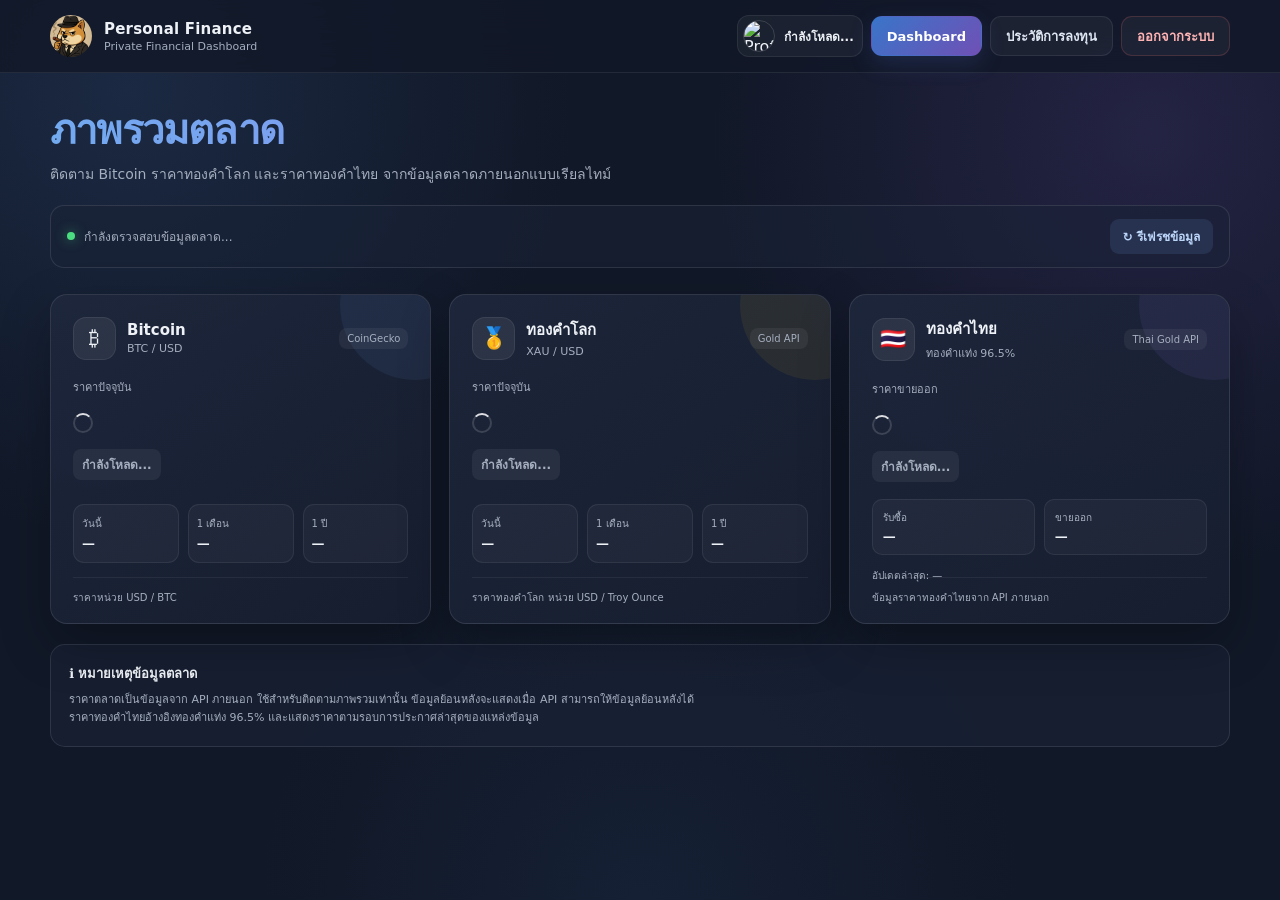
==== dashboard.html @ 73184a97 "Initial commit" ====
<!DOCTYPE html>

<html lang="th">
<head>
    <meta charset="UTF-8">
    <meta name="viewport" content="width=device-width, initial-scale=1.0">


<title>Dashboard | Personal Finance</title>

<style>
    * {
        box-sizing: border-box;
    }

    :root {
        --bg: #111827;
        --card: rgba(27, 35, 55, .90);
        --card-soft: rgba(27, 35, 55, .76);
        --border: rgba(255, 255, 255, .10);

        --text: #eef2f7;
        --muted: #a5afbf;

        --blue: #72aaf0;
        --green: #4ade80;
        --red: #f87171;
        --yellow: #fbbf24;
        --purple: #9b7bea;

        --shadow:
            0 20px 50px rgba(0, 0, 0, .25);
    }

    html {
        scroll-behavior: smooth;
    }

    body {
        margin: 0;
        min-height: 100vh;

        font-family:
            system-ui,
            -apple-system,
            "Segoe UI",
            Tahoma,
            Arial,
            sans-serif;

        color: var(--text);

        background:
            radial-gradient(
                circle at 10% 10%,
                rgba(72, 118, 190, .18),
                transparent 32%
            ),
            radial-gradient(
                circle at 90% 15%,
                rgba(112, 80, 181, .20),
                transparent 32%
            ),
            radial-gradient(
                circle at 50% 100%,
                rgba(54, 91, 150, .12),
                transparent 35%
            ),
            var(--bg);
    }

    button,
    a {
        font-family: inherit;
    }

    /* =========================
       TOPBAR
    ========================= */

    .topbar {
        position: sticky;
        top: 0;
        z-index: 100;

        width: 100%;

        background: rgba(17, 24, 39, .78);

        border-bottom:
            1px solid rgba(255, 255, 255, .08);

        backdrop-filter: blur(18px);
        -webkit-backdrop-filter: blur(18px);
    }

    .topbar-inner {
        width: min(1180px, calc(100% - 28px));

        margin: auto;

        min-height: 72px;

        display: flex;
        align-items: center;
        justify-content: space-between;

        gap: 18px;
    }

    .brand {
        display: flex;
        align-items: center;

        gap: 12px;

        min-width: 0;
    }

.brand-icon {
    width: 42px;
    height: 42px;

    display: flex;
    align-items: center;
    justify-content: center;

    flex-shrink: 0;
}

.brand-icon img {
    width: 42px;
    height: 42px;

    object-fit: cover;

    border-radius: 50%;

    display: block;
}

    .brand-text {
        min-width: 0;
    }

    .brand-title {
        font-size: 15px;
        font-weight: 800;
        letter-spacing: .2px;
    }

    .brand-subtitle {
        margin-top: 2px;

        color: var(--muted);

        font-size: 11px;
    }

    .nav {
        display: flex;
        align-items: center;
        gap: 8px;

        flex-wrap: wrap;
        justify-content: flex-end;
    }

    .nav-btn {
        display: inline-flex;
        align-items: center;
        justify-content: center;

        min-height: 40px;

        padding: 0 15px;

        border-radius: 11px;

        border:
            1px solid rgba(255, 255, 255, .08);

        background:
            rgba(255, 255, 255, .045);

        color: #dfe7f3;

        text-decoration: none;

        font-size: 13px;
        font-weight: 700;

        cursor: pointer;

        transition:
            .2s ease;
    }

    .nav-btn:hover {
        background:
            rgba(255, 255, 255, .09);

        transform: translateY(-1px);
    }

    .nav-btn.active {
        border-color: transparent;

        color: white;

        background:
            linear-gradient(
                135deg,
                #3975c9,
                #7050b5
            );

        box-shadow:
            0 8px 22px rgba(73, 102, 184, .22);
    }
    .user-profile {
        display: flex;
        align-items: center;
        gap: 9px;
        margin-left: 4px;
        padding: 4px 8px 4px 5px;

        border: 1px solid rgba(255, 255, 255, .08);
        border-radius: 12px;

        background: rgba(255, 255, 255, .045);

        min-width: 0;
    }

    .user-profile img {
        width: 32px;
        height: 32px;

        border-radius: 50%;

        object-fit: cover;

        display: block;

        border: 1px solid rgba(255, 255, 255, .15);
    }

    .user-profile-name {
        color: #eef2f7;
        font-size: 12px;
        font-weight: 700;
        white-space: nowrap;
        display: inline-block;
    }

    .logout-btn {
        color: #ffb4b4;

        border-color:
            rgba(248, 113, 113, .18);
    }

    .logout-btn:hover {
        background:
            rgba(248, 113, 113, .10);
    }

    /* =========================
       MAIN
    ========================= */

    .page {
        width: min(1180px, calc(100% - 28px));

        margin: auto;

        padding:
            34px 0 60px;
    }

    .hero {
        margin-bottom: 26px;
    }

    .hero h1 {
        margin: 0;

        font-size:
            clamp(27px, 4vw, 40px);

        line-height: 1.15;

        letter-spacing: -.8px;

        background:
            linear-gradient(
                90deg,
                #72aaf0,
                #9b7bea
            );

        -webkit-background-clip: text;
        background-clip: text;

        color: transparent;
    }

    .hero p {
        margin:
            10px 0 0;

        color: var(--muted);

        font-size: 14px;

        line-height: 1.7;
    }

    .market-status {
        display: flex;
        align-items: center;
        justify-content: space-between;

        gap: 15px;

        margin-top: 18px;

        padding:
            13px 16px;

        border:
            1px solid var(--border);

        border-radius: 14px;

        background:
            rgba(27, 35, 55, .55);
    }

    .status-left {
        display: flex;
        align-items: center;
        gap: 9px;

        color: var(--muted);

        font-size: 12px;
    }

    .status-dot {
        width: 8px;
        height: 8px;

        border-radius: 50%;

        background: var(--green);

        box-shadow:
            0 0 12px rgba(74, 222, 128, .55);
    }

    .refresh-btn {
        border: 0;

        min-height: 35px;

        padding:
            0 13px;

        border-radius: 9px;

        background:
            rgba(114, 170, 240, .12);

        color: #bcd6fa;

        font-size: 12px;
        font-weight: 700;

        cursor: pointer;

        transition: .2s ease;
    }

    .refresh-btn:hover {
        background:
            rgba(114, 170, 240, .20);

        transform: translateY(-1px);
    }

    .refresh-btn:disabled {
        opacity: .55;
        cursor: wait;
    }

    /* =========================
       MARKET GRID
    ========================= */

    .market-grid {
        display: grid;

        grid-template-columns:
            repeat(3, minmax(0, 1fr));

        gap: 18px;

        margin-top: 22px;
    }

    .market-card {
        position: relative;

        overflow: hidden;

        min-height: 330px;

        padding: 22px;

        border:
            1px solid var(--border);

        border-radius: 17px;

        background:
            linear-gradient(
                145deg,
                rgba(30, 39, 60, .91),
                rgba(23, 30, 48, .91)
            );

        box-shadow: var(--shadow);
    }

    .market-card::before {
        content: "";

        position: absolute;

        width: 150px;
        height: 150px;

        right: -60px;
        top: -65px;

        border-radius: 50%;

        background:
            rgba(114, 170, 240, .08);

        pointer-events: none;
    }

    .market-card.gold::before {
        background:
            rgba(251, 191, 36, .07);
    }

    .market-card.thai-gold::before {
        background:
            rgba(155, 123, 234, .08);
    }

    .card-head {
        position: relative;

        display: flex;
        align-items: center;
        justify-content: space-between;

        gap: 10px;

        margin-bottom: 18px;
    }

    .asset {
        display: flex;
        align-items: center;

        gap: 11px;
    }

    .asset-icon {
        width: 43px;
        height: 43px;

        display: grid;
        place-items: center;

        border-radius: 13px;

        background:
            rgba(255, 255, 255, .07);

        border:
            1px solid rgba(255, 255, 255, .07);

        font-size: 21px;
    }

    .asset-name {
        font-size: 15px;
        font-weight: 800;
    }

    .asset-code {
        margin-top: 3px;

        color: var(--muted);

        font-size: 11px;
    }

    .source-badge {
        padding:
            5px 8px;

        border-radius: 8px;

        background:
            rgba(255, 255, 255, .055);

        color: var(--muted);

        font-size: 10px;

        white-space: nowrap;
    }

    .price-label {
        color: var(--muted);

        font-size: 11px;
    }

    .price {
        margin-top: 4px;

        font-size:
            clamp(27px, 3vw, 36px);

        font-weight: 800;

        letter-spacing: -.7px;

        word-break: break-word;
    }

    .price-unit {
        margin-left: 5px;

        color: var(--muted);

        font-size: 12px;
        font-weight: 500;
    }

    .main-change {
        display: inline-flex;
        align-items: center;

        gap: 6px;

        margin-top: 8px;

        padding:
            6px 9px;

        border-radius: 8px;

        font-size: 12px;
        font-weight: 800;
    }

    .change-positive {
        color: var(--green);

        background:
            rgba(74, 222, 128, .09);
    }

    .change-negative {
        color: var(--red);

        background:
            rgba(248, 113, 113, .09);
    }

    .change-neutral {
        color: var(--muted);

        background:
            rgba(255, 255, 255, .06);
    }

    .period-grid {
        display: grid;

        grid-template-columns:
            repeat(3, 1fr);

        gap: 9px;

        margin-top: 24px;
    }

    .period {
        padding:
            11px 8px;

        min-width: 0;

        border:
            1px solid rgba(255, 255, 255, .07);

        border-radius: 11px;

        background:
            rgba(255, 255, 255, .035);
    }

    .period-title {
        color: var(--muted);

        font-size: 10px;

        margin-bottom: 5px;
    }

    .period-value {
        font-size: 13px;
        font-weight: 800;
    }

    .card-footer {
        position: absolute;

        left: 22px;
        right: 22px;
        bottom: 18px;

        padding-top: 12px;

        border-top:
            1px solid rgba(255, 255, 255, .06);

        color: var(--muted);

        font-size: 10px;

        line-height: 1.5;
    }

    /* =========================
       THAI GOLD EXTRA
    ========================= */

    .thai-details {
        display: grid;

        grid-template-columns:
            repeat(2, 1fr);

        gap: 9px;

        margin-top: 17px;
    }

    .thai-price-box {
        padding:
            10px;

        border:
            1px solid rgba(255, 255, 255, .07);

        border-radius: 10px;

        background:
            rgba(255, 255, 255, .035);
    }

    .thai-price-label {
        color: var(--muted);

        font-size: 10px;

        margin-bottom: 4px;
    }

    .thai-price-value {
        font-size: 13px;
        font-weight: 800;
    }

    .thai-update {
        margin-top: 13px;

        color: var(--muted);

        font-size: 10px;

        line-height: 1.6;
    }

    /* =========================
       INFO
    ========================= */

    .info-section {
        margin-top: 20px;

        padding: 18px;

        border:
            1px solid var(--border);

        border-radius: 15px;

        background:
            rgba(27, 35, 55, .62);
    }

    .info-title {
        font-size: 13px;
        font-weight: 800;

        margin-bottom: 7px;
    }

    .info-text {
        color: var(--muted);

        font-size: 11px;

        line-height: 1.7;
    }

    .error-box {
        display: none;

        margin-top: 18px;

        padding:
            12px 15px;

        border:
            1px solid rgba(248, 113, 113, .22);

        border-radius: 12px;

        background:
            rgba(248, 113, 113, .07);

        color: #fca5a5;

        font-size: 12px;

        line-height: 1.6;
    }

    /* =========================
       LOADING
    ========================= */

    .loading {
        display: inline-block;

        width: 20px;
        height: 20px;

        border:
            2px solid rgba(255, 255, 255, .15);

        border-top-color:
            rgba(255, 255, 255, .85);

        border-radius: 50%;

        animation:
            spin .8s linear infinite;

        vertical-align: middle;
    }

    @keyframes spin {
        to {
            transform: rotate(360deg);
        }
    }

    /* =========================
       RESPONSIVE
    ========================= */

    @media (max-width: 900px) {
        .market-grid {
            grid-template-columns:
                1fr;
        }

        .market-card {
            min-height: 300px;
        }
    }

    @media (max-width: 680px) {
        .topbar-inner {
            padding:
                10px 0;

            align-items:
                flex-start;

            flex-direction:
                column;
        }

        .nav {
            width: 100%;

            justify-content:
                flex-start;
        }

        .nav-btn {
            flex: 1;

            min-width: 0;

            padding:
                0 10px;

            font-size: 12px;
        }

        .page {
            padding-top:
                25px;
        }

        .market-status {
            align-items:
                flex-start;

            flex-direction:
                column;
        }

        .refresh-btn {
            width: 100%;
        }
    }

    @media (max-width: 430px) {
        .period-grid {
            grid-template-columns:
                1fr;
        }

        .period {
            display: flex;
            justify-content: space-between;
            align-items: center;
        }

        .thai-details {
            grid-template-columns:
                1fr;
        }

        .price {
            font-size: 29px;
        }
    }
</style>


</head>

<body>


<!-- =========================
     TOPBAR
========================= -->

<header class="topbar">

    <div class="topbar-inner">

        <div class="brand">

            <div class="brand-icon">

                <img
                    src="assets/images/messageImage_1790424403882.jpg"
                    alt="Personal Finance"
                >

            </div>

            <div class="brand-text">

                <div class="brand-title">
                    Personal Finance
                </div>

                <div class="brand-subtitle">
                    Private Financial Dashboard
                </div>

            </div>

        </div>


        <nav class="nav">

            <!-- GOOGLE USER -->

            <div class="user-profile">

                <img
                    id="userPhoto"
                    src=""
                    alt="Profile"
                >

                <span
                    id="userName"
                    class="user-profile-name"
                >
                    กำลังโหลด...
                </span>

            </div>


            <!-- DASHBOARD -->

            <a
                href="dashboard.html"
                class="nav-btn active"
            >
                Dashboard
            </a>


            <!-- INVESTMENT HISTORY -->

            <a
                href="investment-history.html"
                class="nav-btn"
            >
                ประวัติการลงทุน
            </a>


            <!-- LOGOUT -->

            <button
                type="button"
                id="logoutBtn"
                class="nav-btn logout-btn"
            >
                ออกจากระบบ
            </button>

        </nav>

    </div>

</header>


<!-- =========================
     MAIN
========================= -->

<main class="page">

    <section class="hero">

        <h1>
            ภาพรวมตลาด
        </h1>

        <p>
            ติดตาม Bitcoin ราคาทองคำโลก และราคาทองคำไทย
            จากข้อมูลตลาดภายนอกแบบเรียลไทม์
        </p>

        <div class="market-status">

            <div class="status-left">
                <span
                    class="status-dot"
                    id="statusDot"
                ></span>

                <span id="updatedAt">
                    กำลังตรวจสอบข้อมูลตลาด...
                </span>
            </div>

            <button
                type="button"
                id="refreshBtn"
                class="refresh-btn"
            >
                ↻ รีเฟรชข้อมูล
            </button>

        </div>

    </section>


    <div
        id="errorBox"
        class="error-box"
    ></div>


    <!-- =========================
         MARKET CARDS
    ========================= -->

    <section class="market-grid">


        <!-- =====================
             BITCOIN
        ====================== -->

        <article class="market-card">

            <div class="card-head">

                <div class="asset">

                    <div class="asset-icon">
                        ₿
                    </div>

                    <div>
                        <div class="asset-name">
                            Bitcoin
                        </div>

                        <div class="asset-code">
                            BTC / USD
                        </div>
                    </div>

                </div>

                <div class="source-badge">
                    CoinGecko
                </div>

            </div>


            <div class="price-label">
                ราคาปัจจุบัน
            </div>

            <div
                class="price"
                id="btcPrice"
            >
                <span class="loading"></span>
            </div>


            <div
                id="btcToday"
                class="main-change change-neutral"
            >
                กำลังโหลด...
            </div>


            <div class="period-grid">

                <div class="period">

                    <div class="period-title">
                        วันนี้
                    </div>

                    <div
                        id="btcDay"
                        class="period-value"
                    >
                        —
                    </div>

                </div>


                <div class="period">

                    <div class="period-title">
                        1 เดือน
                    </div>

                    <div
                        id="btcMonth"
                        class="period-value"
                    >
                        —
                    </div>

                </div>


                <div class="period">

                    <div class="period-title">
                        1 ปี
                    </div>

                    <div
                        id="btcYear"
                        class="period-value"
                    >
                        —
                    </div>

                </div>

            </div>


            <div class="card-footer">
                ราคาหน่วย USD / BTC
            </div>

        </article>



        <!-- =====================
             WORLD GOLD
        ====================== -->

        <article class="market-card gold">

            <div class="card-head">

                <div class="asset">

                    <div class="asset-icon">
                        🥇
                    </div>

                    <div>
                        <div class="asset-name">
                            ทองคำโลก
                        </div>

                        <div class="asset-code">
                            XAU / USD
                        </div>
                    </div>

                </div>

                <div class="source-badge">
                    Gold API
                </div>

            </div>


            <div class="price-label">
                ราคาปัจจุบัน
            </div>

            <div
                class="price"
                id="goldPrice"
            >
                <span class="loading"></span>
            </div>


            <div
                id="goldToday"
                class="main-change change-neutral"
            >
                กำลังโหลด...
            </div>


            <div class="period-grid">

                <div class="period">

                    <div class="period-title">
                        วันนี้
                    </div>

                    <div
                        id="goldDay"
                        class="period-value"
                    >
                        —
                    </div>

                </div>


                <div class="period">

                    <div class="period-title">
                        1 เดือน
                    </div>

                    <div
                        id="goldMonth"
                        class="period-value"
                    >
                        —
                    </div>

                </div>


                <div class="period">

                    <div class="period-title">
                        1 ปี
                    </div>

                    <div
                        id="goldYear"
                        class="period-value"
                    >
                        —
                    </div>

                </div>

            </div>


            <div class="card-footer">
                ราคาทองคำโลก หน่วย USD / Troy Ounce
            </div>

        </article>



        <!-- =====================
             THAI GOLD
        ====================== -->

        <article class="market-card thai-gold">

            <div class="card-head">

                <div class="asset">

                    <div class="asset-icon">
                        🇹🇭
                    </div>

                    <div>
                        <div class="asset-name">
                            ทองคำไทย
                        </div>

                        <div class="asset-code">
                            ทองคำแท่ง 96.5%
                        </div>
                    </div>

                </div>

                <div class="source-badge">
                    Thai Gold API
                </div>

            </div>


            <div class="price-label">
                ราคาขายออก
            </div>

            <div
                class="price"
                id="thaiGoldPrice"
            >
                <span class="loading"></span>
            </div>


            <div
                id="thaiGoldToday"
                class="main-change change-neutral"
            >
                กำลังโหลด...
            </div>


            <div class="thai-details">

                <div class="thai-price-box">

                    <div class="thai-price-label">
                        รับซื้อ
                    </div>

                    <div
                        id="thaiGoldBuy"
                        class="thai-price-value"
                    >
                        —
                    </div>

                </div>


                <div class="thai-price-box">

                    <div class="thai-price-label">
                        ขายออก
                    </div>

                    <div
                        id="thaiGoldSell"
                        class="thai-price-value"
                    >
                        —
                    </div>

                </div>

            </div>


            <div class="thai-update">

                อัปเดตล่าสุด:
                <span id="thaiGoldUpdate">
                    —
                </span>

            </div>


            <div class="card-footer">
                ข้อมูลราคาทองคำไทยจาก API ภายนอก
            </div>

        </article>

    </section>


    <!-- =========================
         INFO
    ========================= -->

    <section class="info-section">

        <div class="info-title">
            ℹ️ หมายเหตุข้อมูลตลาด
        </div>

        <div class="info-text">

            ราคาตลาดเป็นข้อมูลจาก API ภายนอก
            ใช้สำหรับติดตามภาพรวมเท่านั้น
            ข้อมูลย้อนหลังจะแสดงเมื่อ API
            สามารถให้ข้อมูลย้อนหลังได้

            <br>

            ราคาทองคำไทยอ้างอิงทองคำแท่ง 96.5%
            และแสดงราคาตามรอบการประกาศล่าสุดของแหล่งข้อมูล

        </div>

    </section>

</main>


<!-- =========================
     JAVASCRIPT
========================= -->

<script type="module">

    import {
        watchAuth,
        logout
    } from "./js/auth.js";


    /* =========================
       DOM HELPERS
    ========================= */

    const $ = (id) =>
        document.getElementById(id);


    /* =========================
       NUMBER HELPERS
    ========================= */

    function parseNumber(value) {

        if (
            value === null ||
            value === undefined ||
            value === ""
        ) {
            return NaN;
        }

        return Number(
            String(value)
                .replace(/,/g, "")
                .replace(/[^\d.-]/g, "")
        );
    }


    function formatUSD(value) {

        if (!Number.isFinite(value)) {
            return "—";
        }

        return new Intl.NumberFormat(
            "en-US",
            {
                minimumFractionDigits: 2,
                maximumFractionDigits: 2
            }
        ).format(value);
    }


    function formatTHB(value) {

        if (!Number.isFinite(value)) {
            return "—";
        }

        return new Intl.NumberFormat(
            "th-TH",
            {
                minimumFractionDigits: 2,
                maximumFractionDigits: 2
            }
        ).format(value);
    }


    function formatPercent(value) {

        if (!Number.isFinite(value)) {
            return "—";
        }

        const sign =
            value > 0
                ? "+"
                : "";

        return (
            sign +
            value.toFixed(2) +
            "%"
        );
    }


    /* =========================
       CHANGE DISPLAY
    ========================= */

    function setChange(
        elementId,
        value,
        prefix = ""
    ) {

        const element =
            $(elementId);

        if (!element) {
            return;
        }


        if (!Number.isFinite(value)) {

            element.textContent =
                prefix
                    ? prefix
                    : "—";

            element.className =
                "main-change change-neutral";

            return;
        }


        const sign =
            value > 0
                ? "▲ "
                : value < 0
                    ? "▼ "
                    : "• ";


        element.textContent =
            sign +
            formatPercent(value);


        if (value > 0) {

            element.className =
                "main-change change-positive";

        } else if (value < 0) {

            element.className =
                "main-change change-negative";

        } else {

            element.className =
                "main-change change-neutral";
        }
    }


    function setPeriod(
        elementId,
        value
    ) {

        const element =
            $(elementId);

        if (!element) {
            return;
        }


        if (!Number.isFinite(value)) {

            element.textContent =
                "—";

            element.className =
                "period-value";

            return;
        }


        element.textContent =
            formatPercent(value);


        if (value > 0) {

            element.className =
                "period-value change-positive";

        } else if (value < 0) {

            element.className =
                "period-value change-negative";

        } else {

            element.className =
                "period-value change-neutral";
        }
    }


    /* =========================
       HISTORICAL CHANGE
    ========================= */

    function calculateHistoricalChange(
        prices,
        daysAgo
    ) {

        if (
            !Array.isArray(prices) ||
            prices.length < 2
        ) {
            return null;
        }


        const normalized =
            prices
                .map(point => {

                    if (
                        Array.isArray(point) &&
                        point.length >= 2
                    ) {

                        return [
                            Number(point[0]),
                            Number(point[1])
                        ];
                    }


                    if (
                        point &&
                        typeof point === "object"
                    ) {

                        const timestamp =
                            Number(
                                point.timestamp ??
                                point.time ??
                                point.date
                            );

                        const price =
                            Number(
                                point.price ??
                                point.close ??
                                point.value
                            );

                        return [
                            timestamp,
                            price
                        ];
                    }


                    return null;

                })
                .filter(point =>
                    point &&
                    Number.isFinite(point[0]) &&
                    Number.isFinite(point[1])
                );


        if (normalized.length < 2) {
            return null;
        }


        normalized.sort(
            (a, b) =>
                a[0] - b[0]
        );


        const current =
            normalized[
                normalized.length - 1
            ];


        /*
         * บาง API ส่ง timestamp เป็นวินาที
         * บาง API ส่งเป็น milliseconds
         */

        const currentTimestamp =
            current[0] < 10000000000
                ? current[0] * 1000
                : current[0];


        const targetTime =
            currentTimestamp -
            (
                daysAgo *
                24 *
                60 *
                60 *
                1000
            );


        let closest = null;
        let smallestDifference =
            Infinity;


        for (const point of normalized) {

            const timestamp =
                point[0] < 10000000000
                    ? point[0] * 1000
                    : point[0];


            const difference =
                Math.abs(
                    timestamp -
                    targetTime
                );


            if (
                difference <
                smallestDifference
            ) {

                smallestDifference =
                    difference;

                closest = point;
            }
        }


        if (
            !closest ||
            !Number.isFinite(current[1]) ||
            !Number.isFinite(closest[1]) ||
            closest[1] === 0
        ) {
            return null;
        }


        return (
            (
                (
                    current[1] -
                    closest[1]
                ) /
                closest[1]
            ) *
            100
        );
    }


    /* =========================
       HISTORY EXTRACTION
    ========================= */

    function extractHistory(data) {

        if (!data) {
            return [];
        }


        /*
         * รูปแบบที่พบบ่อย
         */

        if (
            Array.isArray(data)
        ) {
            return data;
        }


        if (
            Array.isArray(data.prices)
        ) {
            return data.prices;
        }


        if (
            Array.isArray(data.data)
        ) {
            return data.data;
        }


        if (
            Array.isArray(data.history)
        ) {
            return data.history;
        }


        if (
            Array.isArray(data.results)
        ) {
            return data.results;
        }


        if (
            data.data &&
            Array.isArray(data.data.prices)
        ) {
            return data.data.prices;
        }


        if (
            data.history &&
            Array.isArray(data.history.prices)
        ) {
            return data.history.prices;
        }


        return [];
    }


    /* =========================
       ERROR
    ========================= */

    function clearError() {

        const box =
            $("errorBox");

        box.style.display =
            "none";

        box.textContent =
            "";
    }


    function addError(message) {

        const box =
            $("errorBox");

        box.style.display =
            "block";

        if (box.textContent) {

            box.textContent +=
                "\n" +
                message;

        } else {

            box.textContent =
                message;
        }
    }


    /* =========================
       BITCOIN
    ========================= */

    async function loadBitcoin() {

        /*
         * ขั้นที่ 1
         * ราคาปัจจุบัน
         */

        try {

            const currentUrl =
                "https://api.coingecko.com/api/v3/simple/price" +
                "?ids=bitcoin" +
                "&vs_currencies=usd" +
                "&include_24hr_change=true";


            const response =
                await fetch(
                    currentUrl,
                    {
                        cache:
                            "no-store"
                    }
                );


            if (!response.ok) {
                throw new Error(
                    "Bitcoin current API error"
                );
            }


            const data =
                await response.json();


            const bitcoin =
                data.bitcoin;


            const price =
                Number(
                    bitcoin?.usd
                );


            const today =
                Number(
                    bitcoin?.usd_24h_change
                );


            if (
                !Number.isFinite(price)
            ) {
                throw new Error(
                    "Bitcoin price unavailable"
                );
            }


            $("btcPrice")
                .innerHTML =
                formatUSD(price) +
                '<span class="price-unit">USD</span>';


            setChange(
                "btcToday",
                today
            );

            setPeriod(
                "btcDay",
                today
            );

        } catch (error) {

            console.error(
                "Bitcoin current:",
                error
            );


            $("btcPrice")
                .textContent =
                "ไม่สามารถโหลดราคา";


            setChange(
                "btcToday",
                null
            );

            setPeriod(
                "btcDay",
                null
            );


            addError(
                "ไม่สามารถโหลดราคาปัจจุบันของ Bitcoin"
            );
        }


        /*
         * ขั้นที่ 2
         * ประวัติ 365 วัน
         *
         * ถ้าส่วนนี้ล้มเหลว
         * ราคาปัจจุบันยังคงแสดงอยู่
         */

        try {

            const historyUrl =
                "https://api.coingecko.com/api/v3/coins/bitcoin/market_chart" +
                "?vs_currency=usd" +
                "&days=365";


            const response =
                await fetch(
                    historyUrl,
                    {
                        cache:
                            "no-store"
                    }
                );


            if (!response.ok) {
                throw new Error(
                    "Bitcoin history API error"
                );
            }


            const data =
                await response.json();


            const prices =
                data?.prices;


            const month =
                calculateHistoricalChange(
                    prices,
                    30
                );


            const year =
                calculateHistoricalChange(
                    prices,
                    365
                );


            setPeriod(
                "btcMonth",
                month
            );


            setPeriod(
                "btcYear",
                year
            );


        } catch (error) {

            console.warn(
                "Bitcoin history unavailable:",
                error
            );


            setPeriod(
                "btcMonth",
                null
            );


            setPeriod(
                "btcYear",
                null
            );
        }
    }


    /* =========================
       WORLD GOLD
    ========================= */

    async function loadWorldGold() {

        /*
         * ขั้นที่ 1
         * ราคาปัจจุบัน
         */

        try {

            const response =
                await fetch(
                    "https://api.gold-api.com/price/XAU",
                    {
                        cache:
                            "no-store"
                    }
                );


            if (!response.ok) {
                throw new Error(
                    "World Gold current API error"
                );
            }


            const data =
                await response.json();


            const price =
                Number(
                    data?.price
                );


            if (
                !Number.isFinite(price)
            ) {
                throw new Error(
                    "World Gold price unavailable"
                );
            }


            $("goldPrice")
                .innerHTML =
                formatUSD(price) +
                '<span class="price-unit">USD</span>';


        } catch (error) {

            console.error(
                "World Gold current:",
                error
            );


            $("goldPrice")
                .textContent =
                "ไม่สามารถโหลดราคา";


            addError(
                "ไม่สามารถโหลดราคาทองคำโลก"
            );
        }


        /*
         * ขั้นที่ 2
         *
         * Gold API มี Price History
         * แต่รูปแบบ endpoint ของผู้ให้บริการ
         * อาจเปลี่ยนแปลงได้
         *
         * ใช้ endpoint history ที่ API รองรับ
         * และตรวจสอบ response ก่อนนำไปคำนวณ
         */

        try {

            const historyUrl =
                "https://api.gold-api.com/history/XAU";


            const response =
                await fetch(
                    historyUrl,
                    {
                        cache:
                            "no-store"
                    }
                );


            if (!response.ok) {
                throw new Error(
                    "World Gold history unavailable"
                );
            }


            const data =
                await response.json();


            const prices =
                extractHistory(data);


            if (
                prices.length < 2
            ) {
                throw new Error(
                    "World Gold history has insufficient data"
                );
            }


            const day =
                calculateHistoricalChange(
                    prices,
                    1
                );


            const month =
                calculateHistoricalChange(
                    prices,
                    30
                );


            const year =
                calculateHistoricalChange(
                    prices,
                    365
                );


            setChange(
                "goldToday",
                day
            );


            setPeriod(
                "goldDay",
                day
            );


            setPeriod(
                "goldMonth",
                month
            );


            setPeriod(
                "goldYear",
                year
            );


        } catch (error) {

            console.warn(
                "World Gold history unavailable:",
                error
            );


            /*
             * ไม่ซ่อนราคาปัจจุบัน
             * เพียงแสดง — สำหรับข้อมูลย้อนหลัง
             */

            setChange(
                "goldToday",
                null
            );


            setPeriod(
                "goldDay",
                null
            );


            setPeriod(
                "goldMonth",
                null
            );


            setPeriod(
                "goldYear",
                null
            );
        }
    }


    /* =========================
       THAI GOLD
    ========================= */

    async function loadThaiGold() {

        try {

            const response =
                await fetch(
                    "https://api.chnwt.dev/thai-gold-api/latest",
                    {
                        cache:
                            "no-store"
                    }
                );


            if (!response.ok) {
                throw new Error(
                    "Thai Gold API error"
                );
            }


            const data =
                await response.json();


            if (
                data?.status !==
                "success" ||
                !data?.response
            ) {
                throw new Error(
                    "Thai Gold invalid response"
                );
            }


            const result =
                data.response;


            const goldBar =
                result?.price?.gold_bar;


            const buy =
                parseNumber(
                    goldBar?.buy
                );


            const sell =
                parseNumber(
                    goldBar?.sell
                );


            if (
                !Number.isFinite(sell)
            ) {
                throw new Error(
                    "Thai Gold sell price unavailable"
                );
            }


            /*
             * ราคาหลัก
             */

            $("thaiGoldPrice")
                .innerHTML =
                formatTHB(sell) +
                '<span class="price-unit">บาท</span>';


            /*
             * ราคาซื้อ / ขาย
             */

            $("thaiGoldBuy")
                .textContent =
                Number.isFinite(buy)
                    ? formatTHB(buy) +
                      " บาท"
                    : "—";


            $("thaiGoldSell")
                .textContent =
                formatTHB(sell) +
                " บาท";


            /*
             * API นี้ไม่ได้ส่ง
             * % การเปลี่ยนแปลงมา
             *
             * จึงไม่สร้างตัวเลขเอง
             */

            const today =
                $("thaiGoldToday");


            today.textContent =
                Number.isFinite(buy)
                    ? "รับซื้อ " +
                      formatTHB(buy) +
                      " บาท"
                    : "ข้อมูลล่าสุด";


            today.className =
                "main-change change-neutral";


            /*
             * ไม่มีข้อมูลย้อนหลัง
             * จาก endpoint /latest
             */

            $("thaiGoldUpdate")
                .textContent =
                (
                    result.update_date ||
                    "—"
                ) +
                (
                    result.update_time
                        ? " • " +
                          result.update_time
                        : ""
                );


        } catch (error) {

            console.error(
                "Thai Gold:",
                error
            );


            $("thaiGoldPrice")
                .textContent =
                "ไม่สามารถโหลดราคา";


            $("thaiGoldBuy")
                .textContent =
                "—";


            $("thaiGoldSell")
                .textContent =
                "—";


            $("thaiGoldUpdate")
                .textContent =
                "ไม่สามารถโหลดข้อมูล";


            $("thaiGoldToday")
                .textContent =
                "ข้อมูลไม่พร้อมใช้งาน";


            $("thaiGoldToday")
                .className =
                "main-change change-neutral";


            addError(
                "ไม่สามารถโหลดราคาทองคำไทย"
            );
        }
    }


    /* =========================
       LOAD ALL
    ========================= */

    async function loadMarkets() {

        clearError();


        const refresh =
            $("refreshBtn");


        refresh.disabled =
            true;


        refresh.textContent =
            "กำลังโหลด...";


        $("statusDot")
            .style.background =
            "var(--yellow)";


        $("updatedAt")
            .textContent =
            "กำลังอัปเดตข้อมูลตลาด...";


        try {

            /*
             * โหลดพร้อมกัน
             */

            await Promise.allSettled([

                loadBitcoin(),

                loadWorldGold(),

                loadThaiGold()

            ]);


            $("statusDot")
                .style.background =
                "var(--green)";


            $("updatedAt")
                .textContent =
                "อัปเดตหน้าเว็บล่าสุด: " +
                new Date()
                    .toLocaleString(
                        "th-TH",
                        {
                            dateStyle:
                                "medium",
                            timeStyle:
                                "medium"
                        }
                    );


        } catch (error) {

            console.error(
                "Market loading:",
                error
            );


            $("statusDot")
                .style.background =
                "var(--red)";


            $("updatedAt")
                .textContent =
                "มีบางข้อมูลไม่สามารถโหลดได้";
        }


        refresh.disabled =
            false;


        refresh.textContent =
            "↻ รีเฟรชข้อมูล";
    }


    /* =========================
       LOGOUT
    ========================= */

    $("logoutBtn")
        .addEventListener(
            "click",
            async () => {

                const confirmed =
                    confirm(
                        "ต้องการออกจากระบบหรือไม่?"
                    );


                if (!confirmed) {
                    return;
                }


                try {

                    await logout();

                } catch (error) {

                    console.error(
                        "Logout error:",
                        error
                    );

                    alert(
                        "ไม่สามารถออกจากระบบได้"
                    );
                }
            }
        );


    /* =========================
       REFRESH BUTTON
    ========================= */

    $("refreshBtn")
        .addEventListener(
            "click",
            loadMarkets
        );


    /* =========================
       AUTH CHECK
    ========================= */

watchAuth(
    async (user) => {

        /*
         * ไม่มี Login
         * ห้ามดู Dashboard
         */

        if (!user) {

            window.location.replace(
                "index.html"
            );

            return;
        }


        /*
         * แสดงข้อมูล Google User
         */

        const userName =
            document.getElementById(
                "userName"
            );

        const userPhoto =
            document.getElementById(
                "userPhoto"
            );


        userName.textContent =
            user.displayName ||
            user.email ||
            "ผู้ใช้งาน";


        if (user.photoURL) {

            userPhoto.src =
                user.photoURL;

        } else {

            userPhoto.style.display =
                "none";

        }


        /*
         * Login แล้ว
         * ไม่ต้องตรวจ permission
         */

        console.log(
            "Dashboard Login:",
            user.email
        );


        /*
         * เริ่มโหลดตลาด
         */

        await loadMarkets();

    }
);

</script>


</body>
</html>
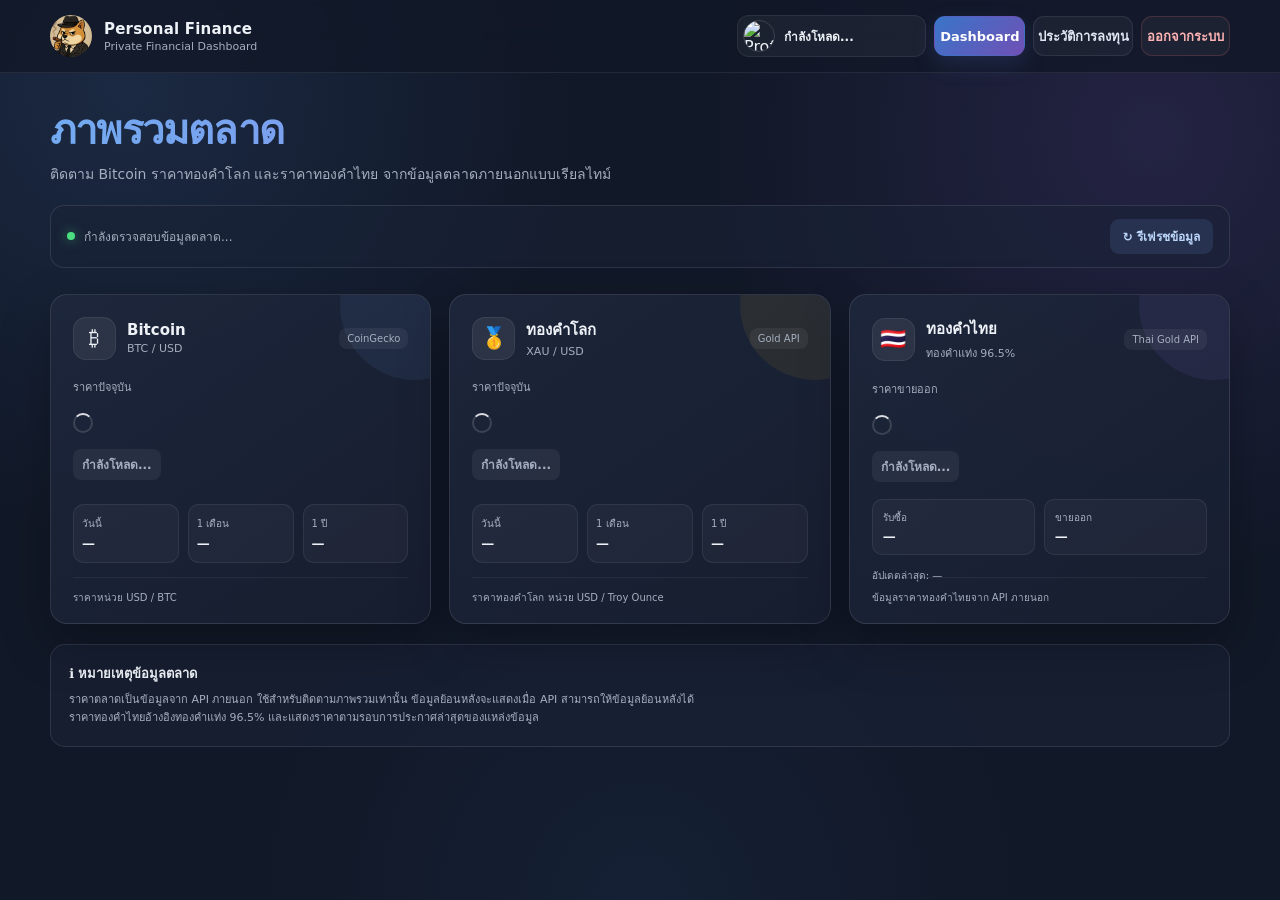
==== commit 1ff68809: "แก้ responsive dashboard" ====
--- a/dashboard.html
+++ b/dashboard.html
@@ -1,2693 +1,3124 @@
 <!DOCTYPE html>
-
 <html lang="th">
+
 <head>
     <meta charset="UTF-8">
     <meta name="viewport" content="width=device-width, initial-scale=1.0">
 
-
-<title>Dashboard | Personal Finance</title>
-
-<style>
-    * {
-        box-sizing: border-box;
-    }
-
-    :root {
-        --bg: #111827;
-        --card: rgba(27, 35, 55, .90);
-        --card-soft: rgba(27, 35, 55, .76);
-        --border: rgba(255, 255, 255, .10);
-
-        --text: #eef2f7;
-        --muted: #a5afbf;
-
-        --blue: #72aaf0;
-        --green: #4ade80;
-        --red: #f87171;
-        --yellow: #fbbf24;
-        --purple: #9b7bea;
-
-        --shadow:
-            0 20px 50px rgba(0, 0, 0, .25);
-    }
-
-    html {
-        scroll-behavior: smooth;
-    }
-
-    body {
-        margin: 0;
-        min-height: 100vh;
-
-        font-family:
-            system-ui,
-            -apple-system,
-            "Segoe UI",
-            Tahoma,
-            Arial,
-            sans-serif;
-
-        color: var(--text);
-
-        background:
-            radial-gradient(
-                circle at 10% 10%,
-                rgba(72, 118, 190, .18),
-                transparent 32%
-            ),
-            radial-gradient(
-                circle at 90% 15%,
-                rgba(112, 80, 181, .20),
-                transparent 32%
-            ),
-            radial-gradient(
-                circle at 50% 100%,
-                rgba(54, 91, 150, .12),
-                transparent 35%
-            ),
-            var(--bg);
-    }
-
-    button,
-    a {
-        font-family: inherit;
-    }
-
-    /* =========================
-       TOPBAR
-    ========================= */
-
-    .topbar {
-        position: sticky;
-        top: 0;
-        z-index: 100;
-
-        width: 100%;
-
-        background: rgba(17, 24, 39, .78);
-
-        border-bottom:
-            1px solid rgba(255, 255, 255, .08);
-
-        backdrop-filter: blur(18px);
-        -webkit-backdrop-filter: blur(18px);
-    }
-
-    .topbar-inner {
-        width: min(1180px, calc(100% - 28px));
-
-        margin: auto;
-
-        min-height: 72px;
-
-        display: flex;
-        align-items: center;
-        justify-content: space-between;
-
-        gap: 18px;
-    }
-
-    .brand {
-        display: flex;
-        align-items: center;
-
-        gap: 12px;
-
-        min-width: 0;
-    }
-
-.brand-icon {
-    width: 42px;
-    height: 42px;
-
-    display: flex;
-    align-items: center;
-    justify-content: center;
-
-    flex-shrink: 0;
-}
-
-.brand-icon img {
-    width: 42px;
-    height: 42px;
-
-    object-fit: cover;
-
-    border-radius: 50%;
-
-    display: block;
-}
-
-    .brand-text {
-        min-width: 0;
-    }
-
-    .brand-title {
-        font-size: 15px;
-        font-weight: 800;
-        letter-spacing: .2px;
-    }
-
-    .brand-subtitle {
-        margin-top: 2px;
-
-        color: var(--muted);
-
-        font-size: 11px;
-    }
-
-    .nav {
-        display: flex;
-        align-items: center;
-        gap: 8px;
-
-        flex-wrap: wrap;
-        justify-content: flex-end;
-    }
-
-    .nav-btn {
-        display: inline-flex;
-        align-items: center;
-        justify-content: center;
-
-        min-height: 40px;
-
-        padding: 0 15px;
-
-        border-radius: 11px;
-
-        border:
-            1px solid rgba(255, 255, 255, .08);
-
-        background:
-            rgba(255, 255, 255, .045);
-
-        color: #dfe7f3;
-
-        text-decoration: none;
-
-        font-size: 13px;
-        font-weight: 700;
-
-        cursor: pointer;
-
-        transition:
-            .2s ease;
-    }
-
-    .nav-btn:hover {
-        background:
-            rgba(255, 255, 255, .09);
-
-        transform: translateY(-1px);
-    }
-
-    .nav-btn.active {
-        border-color: transparent;
-
-        color: white;
-
-        background:
-            linear-gradient(
-                135deg,
-                #3975c9,
-                #7050b5
-            );
-
-        box-shadow:
-            0 8px 22px rgba(73, 102, 184, .22);
-    }
-    .user-profile {
-        display: flex;
-        align-items: center;
-        gap: 9px;
-        margin-left: 4px;
-        padding: 4px 8px 4px 5px;
-
-        border: 1px solid rgba(255, 255, 255, .08);
-        border-radius: 12px;
-
-        background: rgba(255, 255, 255, .045);
-
-        min-width: 0;
-    }
-
-    .user-profile img {
-        width: 32px;
-        height: 32px;
-
-        border-radius: 50%;
-
-        object-fit: cover;
-
-        display: block;
-
-        border: 1px solid rgba(255, 255, 255, .15);
-    }
-
-    .user-profile-name {
-        color: #eef2f7;
-        font-size: 12px;
-        font-weight: 700;
-        white-space: nowrap;
-        display: inline-block;
-    }
-
-    .logout-btn {
-        color: #ffb4b4;
-
-        border-color:
-            rgba(248, 113, 113, .18);
-    }
-
-    .logout-btn:hover {
-        background:
-            rgba(248, 113, 113, .10);
-    }
-
-    /* =========================
-       MAIN
-    ========================= */
-
-    .page {
-        width: min(1180px, calc(100% - 28px));
-
-        margin: auto;
-
-        padding:
-            34px 0 60px;
-    }
-
-    .hero {
-        margin-bottom: 26px;
-    }
-
-    .hero h1 {
-        margin: 0;
-
-        font-size:
-            clamp(27px, 4vw, 40px);
-
-        line-height: 1.15;
-
-        letter-spacing: -.8px;
-
-        background:
-            linear-gradient(
-                90deg,
-                #72aaf0,
-                #9b7bea
-            );
-
-        -webkit-background-clip: text;
-        background-clip: text;
-
-        color: transparent;
-    }
-
-    .hero p {
-        margin:
-            10px 0 0;
-
-        color: var(--muted);
-
-        font-size: 14px;
-
-        line-height: 1.7;
-    }
-
-    .market-status {
-        display: flex;
-        align-items: center;
-        justify-content: space-between;
-
-        gap: 15px;
-
-        margin-top: 18px;
-
-        padding:
-            13px 16px;
-
-        border:
-            1px solid var(--border);
-
-        border-radius: 14px;
-
-        background:
-            rgba(27, 35, 55, .55);
-    }
-
-    .status-left {
-        display: flex;
-        align-items: center;
-        gap: 9px;
-
-        color: var(--muted);
-
-        font-size: 12px;
-    }
-
-    .status-dot {
-        width: 8px;
-        height: 8px;
-
-        border-radius: 50%;
-
-        background: var(--green);
-
-        box-shadow:
-            0 0 12px rgba(74, 222, 128, .55);
-    }
-
-    .refresh-btn {
-        border: 0;
-
-        min-height: 35px;
-
-        padding:
-            0 13px;
-
-        border-radius: 9px;
-
-        background:
-            rgba(114, 170, 240, .12);
-
-        color: #bcd6fa;
-
-        font-size: 12px;
-        font-weight: 700;
-
-        cursor: pointer;
-
-        transition: .2s ease;
-    }
-
-    .refresh-btn:hover {
-        background:
-            rgba(114, 170, 240, .20);
-
-        transform: translateY(-1px);
-    }
-
-    .refresh-btn:disabled {
-        opacity: .55;
-        cursor: wait;
-    }
-
-    /* =========================
-       MARKET GRID
-    ========================= */
-
-    .market-grid {
-        display: grid;
-
-        grid-template-columns:
-            repeat(3, minmax(0, 1fr));
-
-        gap: 18px;
-
-        margin-top: 22px;
-    }
-
-    .market-card {
-        position: relative;
-
-        overflow: hidden;
-
-        min-height: 330px;
-
-        padding: 22px;
-
-        border:
-            1px solid var(--border);
-
-        border-radius: 17px;
-
-        background:
-            linear-gradient(
-                145deg,
-                rgba(30, 39, 60, .91),
-                rgba(23, 30, 48, .91)
-            );
-
-        box-shadow: var(--shadow);
-    }
-
-    .market-card::before {
-        content: "";
-
-        position: absolute;
-
-        width: 150px;
-        height: 150px;
-
-        right: -60px;
-        top: -65px;
-
-        border-radius: 50%;
-
-        background:
-            rgba(114, 170, 240, .08);
-
-        pointer-events: none;
-    }
-
-    .market-card.gold::before {
-        background:
-            rgba(251, 191, 36, .07);
-    }
-
-    .market-card.thai-gold::before {
-        background:
-            rgba(155, 123, 234, .08);
-    }
-
-    .card-head {
-        position: relative;
-
-        display: flex;
-        align-items: center;
-        justify-content: space-between;
-
-        gap: 10px;
-
-        margin-bottom: 18px;
-    }
-
-    .asset {
-        display: flex;
-        align-items: center;
-
-        gap: 11px;
-    }
-
-    .asset-icon {
-        width: 43px;
-        height: 43px;
-
-        display: grid;
-        place-items: center;
-
-        border-radius: 13px;
-
-        background:
-            rgba(255, 255, 255, .07);
-
-        border:
-            1px solid rgba(255, 255, 255, .07);
-
-        font-size: 21px;
-    }
-
-    .asset-name {
-        font-size: 15px;
-        font-weight: 800;
-    }
-
-    .asset-code {
-        margin-top: 3px;
-
-        color: var(--muted);
-
-        font-size: 11px;
-    }
-
-    .source-badge {
-        padding:
-            5px 8px;
-
-        border-radius: 8px;
-
-        background:
-            rgba(255, 255, 255, .055);
-
-        color: var(--muted);
-
-        font-size: 10px;
-
-        white-space: nowrap;
-    }
-
-    .price-label {
-        color: var(--muted);
-
-        font-size: 11px;
-    }
-
-    .price {
-        margin-top: 4px;
-
-        font-size:
-            clamp(27px, 3vw, 36px);
-
-        font-weight: 800;
-
-        letter-spacing: -.7px;
-
-        word-break: break-word;
-    }
-
-    .price-unit {
-        margin-left: 5px;
-
-        color: var(--muted);
-
-        font-size: 12px;
-        font-weight: 500;
-    }
-
-    .main-change {
-        display: inline-flex;
-        align-items: center;
-
-        gap: 6px;
-
-        margin-top: 8px;
-
-        padding:
-            6px 9px;
-
-        border-radius: 8px;
-
-        font-size: 12px;
-        font-weight: 800;
-    }
-
-    .change-positive {
-        color: var(--green);
-
-        background:
-            rgba(74, 222, 128, .09);
-    }
-
-    .change-negative {
-        color: var(--red);
-
-        background:
-            rgba(248, 113, 113, .09);
-    }
-
-    .change-neutral {
-        color: var(--muted);
-
-        background:
-            rgba(255, 255, 255, .06);
-    }
-
-    .period-grid {
-        display: grid;
-
-        grid-template-columns:
-            repeat(3, 1fr);
-
-        gap: 9px;
-
-        margin-top: 24px;
-    }
-
-    .period {
-        padding:
-            11px 8px;
-
-        min-width: 0;
-
-        border:
-            1px solid rgba(255, 255, 255, .07);
-
-        border-radius: 11px;
-
-        background:
-            rgba(255, 255, 255, .035);
-    }
-
-    .period-title {
-        color: var(--muted);
-
-        font-size: 10px;
-
-        margin-bottom: 5px;
-    }
-
-    .period-value {
-        font-size: 13px;
-        font-weight: 800;
-    }
-
-    .card-footer {
-        position: absolute;
-
-        left: 22px;
-        right: 22px;
-        bottom: 18px;
-
-        padding-top: 12px;
-
-        border-top:
-            1px solid rgba(255, 255, 255, .06);
-
-        color: var(--muted);
-
-        font-size: 10px;
-
-        line-height: 1.5;
-    }
-
-    /* =========================
-       THAI GOLD EXTRA
-    ========================= */
-
-    .thai-details {
-        display: grid;
-
-        grid-template-columns:
-            repeat(2, 1fr);
-
-        gap: 9px;
-
-        margin-top: 17px;
-    }
-
-    .thai-price-box {
-        padding:
-            10px;
-
-        border:
-            1px solid rgba(255, 255, 255, .07);
-
-        border-radius: 10px;
-
-        background:
-            rgba(255, 255, 255, .035);
-    }
-
-    .thai-price-label {
-        color: var(--muted);
-
-        font-size: 10px;
-
-        margin-bottom: 4px;
-    }
-
-    .thai-price-value {
-        font-size: 13px;
-        font-weight: 800;
-    }
-
-    .thai-update {
-        margin-top: 13px;
-
-        color: var(--muted);
-
-        font-size: 10px;
-
-        line-height: 1.6;
-    }
-
-    /* =========================
-       INFO
-    ========================= */
-
-    .info-section {
-        margin-top: 20px;
-
-        padding: 18px;
-
-        border:
-            1px solid var(--border);
-
-        border-radius: 15px;
-
-        background:
-            rgba(27, 35, 55, .62);
-    }
-
-    .info-title {
-        font-size: 13px;
-        font-weight: 800;
-
-        margin-bottom: 7px;
-    }
-
-    .info-text {
-        color: var(--muted);
-
-        font-size: 11px;
-
-        line-height: 1.7;
-    }
-
-    .error-box {
-        display: none;
-
-        margin-top: 18px;
-
-        padding:
-            12px 15px;
-
-        border:
-            1px solid rgba(248, 113, 113, .22);
-
-        border-radius: 12px;
-
-        background:
-            rgba(248, 113, 113, .07);
-
-        color: #fca5a5;
-
-        font-size: 12px;
-
-        line-height: 1.6;
-    }
-
-    /* =========================
-       LOADING
-    ========================= */
-
-    .loading {
-        display: inline-block;
-
-        width: 20px;
-        height: 20px;
-
-        border:
-            2px solid rgba(255, 255, 255, .15);
-
-        border-top-color:
-            rgba(255, 255, 255, .85);
-
-        border-radius: 50%;
-
-        animation:
-            spin .8s linear infinite;
-
-        vertical-align: middle;
-    }
-
-    @keyframes spin {
-        to {
-            transform: rotate(360deg);
-        }
-    }
-
-    /* =========================
-       RESPONSIVE
-    ========================= */
-
-    @media (max-width: 900px) {
+    <title>Dashboard | Personal Finance</title>
+
+    <style>
+        * {
+            box-sizing: border-box;
+        }
+
+        :root {
+            --bg: #111827;
+            --card: rgba(27, 35, 55, .90);
+            --card-soft: rgba(27, 35, 55, .76);
+            --border: rgba(255, 255, 255, .10);
+            --text: #eef2f7;
+            --muted: #a5afbf;
+            --blue: #72aaf0;
+            --green: #4ade80;
+            --red: #f87171;
+            --yellow: #fbbf24;
+            --purple: #9b7bea;
+
+            --shadow:
+                0 20px 50px rgba(0, 0, 0, .25);
+        }
+
+        html {
+            scroll-behavior: smooth;
+        }
+
+        body {
+            margin: 0;
+            min-height: 100vh;
+            font-family:
+                system-ui,
+                -apple-system,
+                "Segoe UI",
+                Tahoma,
+                Arial,
+                sans-serif;
+            color: var(--text);
+
+            background:
+                radial-gradient(
+                    circle at 10% 10%,
+                    rgba(72, 118, 190, .18),
+                    transparent 32%
+                ),
+                radial-gradient(
+                    circle at 90% 15%,
+                    rgba(112, 80, 181, .20),
+                    transparent 32%
+                ),
+                radial-gradient(
+                    circle at 50% 100%,
+                    rgba(54, 91, 150, .12),
+                    transparent 35%
+                ),
+                var(--bg);
+        }
+
+        button,
+        a {
+            font-family: inherit;
+        }
+
+
+        /* =========================================================
+           TOPBAR
+        ========================================================= */
+
+        .topbar {
+            position: sticky;
+            top: 0;
+            z-index: 100;
+            width: 100%;
+
+            background: rgba(17, 24, 39, .78);
+
+            border-bottom:
+                1px solid rgba(255, 255, 255, .08);
+
+            backdrop-filter: blur(18px);
+            -webkit-backdrop-filter: blur(18px);
+        }
+
+        .topbar-inner {
+            width: min(1180px, calc(100% - 28px));
+            min-height: 72px;
+            margin: auto;
+
+            display: flex;
+            align-items: center;
+            justify-content: space-between;
+
+            gap: 18px;
+        }
+
+        /* BRAND */
+
+        .brand {
+            display: flex;
+            align-items: center;
+
+            gap: 12px;
+
+            flex: 1 1 auto;
+            min-width: 0;
+        }
+
+        .brand-icon {
+            width: 42px;
+            height: 42px;
+
+            display: flex;
+            align-items: center;
+            justify-content: center;
+
+            flex: 0 0 42px;
+        }
+
+        .brand-icon img {
+            width: 42px;
+            height: 42px;
+
+            object-fit: cover;
+            border-radius: 50%;
+
+            display: block;
+        }
+
+        .brand-text {
+            min-width: 0;
+            overflow: hidden;
+        }
+
+        .brand-title {
+            font-size: 15px;
+            font-weight: 800;
+            letter-spacing: .2px;
+
+            white-space: nowrap;
+            overflow: hidden;
+            text-overflow: ellipsis;
+        }
+
+        .brand-subtitle {
+            margin-top: 2px;
+
+            color: var(--muted);
+            font-size: 11px;
+
+            white-space: nowrap;
+            overflow: hidden;
+            text-overflow: ellipsis;
+        }
+
+
+        /* NAVIGATION */
+
+        .nav {
+            display: flex;
+            align-items: center;
+            justify-content: flex-end;
+
+            gap: 8px;
+
+            flex: 0 1 auto;
+            min-width: 0;
+        }
+
+        .nav-btn {
+            display: inline-flex;
+            align-items: center;
+            justify-content: center;
+
+            min-height: 40px;
+
+            padding: 0 15px;
+
+            border-radius: 11px;
+            border:
+                1px solid rgba(255, 255, 255, .08);
+
+            background:
+                rgba(255, 255, 255, .045);
+
+            color: #dfe7f3;
+
+            text-decoration: none;
+
+            font-size: 13px;
+            font-weight: 700;
+
+            cursor: pointer;
+
+            transition: .2s ease;
+
+            white-space: nowrap;
+
+            min-width: 0;
+        }
+
+        .nav-btn:hover {
+            background:
+                rgba(255, 255, 255, .09);
+
+            transform: translateY(-1px);
+        }
+
+        .nav-btn.active {
+            border-color: transparent;
+
+            color: white;
+
+            background:
+                linear-gradient(
+                    135deg,
+                    #3975c9,
+                    #7050b5
+                );
+
+            box-shadow:
+                0 8px 22px rgba(73, 102, 184, .22);
+        }
+
+
+        /* GOOGLE USER */
+
+        .user-profile {
+            display: flex;
+            align-items: center;
+
+            gap: 9px;
+
+            margin-left: 4px;
+
+            padding: 4px 8px 4px 5px;
+
+            border:
+                1px solid rgba(255, 255, 255, .08);
+
+            border-radius: 12px;
+
+            background:
+                rgba(255, 255, 255, .045);
+
+            min-width: 0;
+
+            max-width: 250px;
+
+            flex: 0 1 250px;
+
+            overflow: hidden;
+        }
+
+        .user-profile img {
+            width: 32px;
+            height: 32px;
+
+            border-radius: 50%;
+
+            object-fit: cover;
+
+            display: block;
+
+            border:
+                1px solid rgba(255, 255, 255, .15);
+
+            flex: 0 0 32px;
+        }
+
+        .user-profile-name {
+            color: #eef2f7;
+
+            font-size: 12px;
+            font-weight: 700;
+
+            min-width: 0;
+
+            overflow: hidden;
+            text-overflow: ellipsis;
+            white-space: nowrap;
+
+            display: block;
+        }
+
+
+        /* LOGOUT */
+
+        .logout-btn {
+            color: #ffb4b4;
+
+            border-color:
+                rgba(248, 113, 113, .18);
+        }
+
+        .logout-btn:hover {
+            background:
+                rgba(248, 113, 113, .10);
+        }
+
+
+        /* =========================================================
+           MAIN
+        ========================================================= */
+
+        .page {
+            width: min(1180px, calc(100% - 28px));
+
+            margin: auto;
+
+            padding:
+                34px 0 60px;
+        }
+
+
+        /* HERO */
+
+        .hero {
+            margin-bottom: 26px;
+        }
+
+        .hero h1 {
+            margin: 0;
+
+            font-size:
+                clamp(27px, 4vw, 40px);
+
+            line-height: 1.15;
+
+            letter-spacing: -.8px;
+
+            background:
+                linear-gradient(
+                    90deg,
+                    #72aaf0,
+                    #9b7bea
+                );
+
+            -webkit-background-clip: text;
+            background-clip: text;
+
+            color: transparent;
+        }
+
+        .hero p {
+            margin:
+                10px 0 0;
+
+            color: var(--muted);
+
+            font-size: 14px;
+
+            line-height: 1.7;
+        }
+
+
+        /* MARKET STATUS */
+
+        .market-status {
+            display: flex;
+            align-items: center;
+            justify-content: space-between;
+
+            gap: 15px;
+
+            margin-top: 18px;
+
+            padding:
+                13px 16px;
+
+            border:
+                1px solid var(--border);
+
+            border-radius: 14px;
+
+            background:
+                rgba(27, 35, 55, .55);
+        }
+
+        .status-left {
+            display: flex;
+            align-items: center;
+
+            gap: 9px;
+
+            min-width: 0;
+
+            color: var(--muted);
+
+            font-size: 12px;
+        }
+
+        .status-dot {
+            width: 8px;
+            height: 8px;
+
+            flex: 0 0 8px;
+
+            border-radius: 50%;
+
+            background: var(--green);
+
+            box-shadow:
+                0 0 12px rgba(74, 222, 128, .55);
+        }
+
+        #updatedAt {
+            min-width: 0;
+            overflow: hidden;
+            text-overflow: ellipsis;
+        }
+
+        .refresh-btn {
+            border: 0;
+
+            min-height: 35px;
+
+            padding:
+                0 13px;
+
+            border-radius: 9px;
+
+            background:
+                rgba(114, 170, 240, .12);
+
+            color: #bcd6fa;
+
+            font-size: 12px;
+            font-weight: 700;
+
+            cursor: pointer;
+
+            transition: .2s ease;
+
+            white-space: nowrap;
+
+            flex: 0 0 auto;
+        }
+
+        .refresh-btn:hover {
+            background:
+                rgba(114, 170, 240, .20);
+
+            transform: translateY(-1px);
+        }
+
+        .refresh-btn:disabled {
+            opacity: .55;
+            cursor: wait;
+        }
+
+
+        /* =========================================================
+           MARKET GRID
+        ========================================================= */
+
         .market-grid {
+            display: grid;
+
             grid-template-columns:
-                1fr;
+                repeat(3, minmax(0, 1fr));
+
+            gap: 18px;
+
+            margin-top: 22px;
         }
 
         .market-card {
-            min-height: 300px;
-        }
-    }
-
-    @media (max-width: 680px) {
-        .topbar-inner {
+            position: relative;
+
+            overflow: hidden;
+
+            min-height: 330px;
+
+            padding: 22px;
+
+            border:
+                1px solid var(--border);
+
+            border-radius: 17px;
+
+            background:
+                linear-gradient(
+                    145deg,
+                    rgba(30, 39, 60, .91),
+                    rgba(23, 30, 48, .91)
+                );
+
+            box-shadow: var(--shadow);
+        }
+
+        .market-card::before {
+            content: "";
+
+            position: absolute;
+
+            width: 150px;
+            height: 150px;
+
+            right: -60px;
+            top: -65px;
+
+            border-radius: 50%;
+
+            background:
+                rgba(114, 170, 240, .08);
+
+            pointer-events: none;
+        }
+
+        .market-card.gold::before {
+            background:
+                rgba(251, 191, 36, .07);
+        }
+
+        .market-card.thai-gold::before {
+            background:
+                rgba(155, 123, 234, .08);
+        }
+
+
+        /* CARD HEADER */
+
+        .card-head {
+            position: relative;
+
+            display: flex;
+            align-items: center;
+            justify-content: space-between;
+
+            gap: 10px;
+
+            margin-bottom: 18px;
+        }
+
+        .asset {
+            display: flex;
+            align-items: center;
+
+            gap: 11px;
+
+            min-width: 0;
+        }
+
+        .asset > div:last-child {
+            min-width: 0;
+        }
+
+        .asset-icon {
+            width: 43px;
+            height: 43px;
+
+            display: grid;
+            place-items: center;
+
+            flex: 0 0 43px;
+
+            border-radius: 13px;
+
+            background:
+                rgba(255, 255, 255, .07);
+
+            border:
+                1px solid rgba(255, 255, 255, .07);
+
+            font-size: 21px;
+        }
+
+        .asset-name {
+            font-size: 15px;
+            font-weight: 800;
+
+            white-space: nowrap;
+            overflow: hidden;
+            text-overflow: ellipsis;
+        }
+
+        .asset-code {
+            margin-top: 3px;
+
+            color: var(--muted);
+
+            font-size: 11px;
+
+            white-space: nowrap;
+            overflow: hidden;
+            text-overflow: ellipsis;
+        }
+
+        .source-badge {
             padding:
-                10px 0;
-
-            align-items:
-                flex-start;
-
-            flex-direction:
-                column;
-        }
-
-        .nav {
-            width: 100%;
-
-            justify-content:
-                flex-start;
-        }
-
-        .nav-btn {
-            flex: 1;
+                5px 8px;
+
+            border-radius: 8px;
+
+            background:
+                rgba(255, 255, 255, .055);
+
+            color: var(--muted);
+
+            font-size: 10px;
+
+            white-space: nowrap;
+
+            flex: 0 0 auto;
+        }
+
+
+        /* PRICE */
+
+        .price-label {
+            color: var(--muted);
+            font-size: 11px;
+        }
+
+        .price {
+            margin-top: 4px;
+
+            font-size:
+                clamp(27px, 3vw, 36px);
+
+            font-weight: 800;
+
+            letter-spacing: -.7px;
+
+            word-break: break-word;
+        }
+
+        .price-unit {
+            margin-left: 5px;
+
+            color: var(--muted);
+
+            font-size: 12px;
+            font-weight: 500;
+        }
+
+
+        /* CHANGE */
+
+        .main-change {
+            display: inline-flex;
+            align-items: center;
+
+            gap: 6px;
+
+            margin-top: 8px;
+
+            padding:
+                6px 9px;
+
+            border-radius: 8px;
+
+            font-size: 12px;
+            font-weight: 800;
+        }
+
+        .change-positive {
+            color: var(--green);
+
+            background:
+                rgba(74, 222, 128, .09);
+        }
+
+        .change-negative {
+            color: var(--red);
+
+            background:
+                rgba(248, 113, 113, .09);
+        }
+
+        .change-neutral {
+            color: var(--muted);
+
+            background:
+                rgba(255, 255, 255, .06);
+        }
+
+
+        /* PERIOD */
+
+        .period-grid {
+            display: grid;
+
+            grid-template-columns:
+                repeat(3, 1fr);
+
+            gap: 9px;
+
+            margin-top: 24px;
+        }
+
+        .period {
+            padding:
+                11px 8px;
 
             min-width: 0;
 
+            border:
+                1px solid rgba(255, 255, 255, .07);
+
+            border-radius: 11px;
+
+            background:
+                rgba(255, 255, 255, .035);
+        }
+
+        .period-title {
+            color: var(--muted);
+
+            font-size: 10px;
+
+            margin-bottom: 5px;
+        }
+
+        .period-value {
+            font-size: 13px;
+            font-weight: 800;
+
+            overflow-wrap: anywhere;
+        }
+
+
+        /* CARD FOOTER */
+
+        .card-footer {
+            position: absolute;
+
+            left: 22px;
+            right: 22px;
+            bottom: 18px;
+
+            padding-top: 12px;
+
+            border-top:
+                1px solid rgba(255, 255, 255, .06);
+
+            color: var(--muted);
+
+            font-size: 10px;
+
+            line-height: 1.5;
+        }
+
+
+        /* =========================================================
+           THAI GOLD
+        ========================================================= */
+
+        .thai-details {
+            display: grid;
+
+            grid-template-columns:
+                repeat(2, 1fr);
+
+            gap: 9px;
+
+            margin-top: 17px;
+        }
+
+        .thai-price-box {
             padding:
-                0 10px;
+                10px;
+
+            min-width: 0;
+
+            border:
+                1px solid rgba(255, 255, 255, .07);
+
+            border-radius: 10px;
+
+            background:
+                rgba(255, 255, 255, .035);
+        }
+
+        .thai-price-label {
+            color: var(--muted);
+
+            font-size: 10px;
+
+            margin-bottom: 4px;
+        }
+
+        .thai-price-value {
+            font-size: 13px;
+            font-weight: 800;
+
+            overflow-wrap: anywhere;
+        }
+
+        .thai-update {
+            margin-top: 13px;
+
+            color: var(--muted);
+
+            font-size: 10px;
+
+            line-height: 1.6;
+        }
+
+
+        /* =========================================================
+           INFO
+        ========================================================= */
+
+        .info-section {
+            margin-top: 20px;
+
+            padding: 18px;
+
+            border:
+                1px solid var(--border);
+
+            border-radius: 15px;
+
+            background:
+                rgba(27, 35, 55, .62);
+        }
+
+        .info-title {
+            font-size: 13px;
+            font-weight: 800;
+
+            margin-bottom: 7px;
+        }
+
+        .info-text {
+            color: var(--muted);
+
+            font-size: 11px;
+
+            line-height: 1.7;
+        }
+
+
+        /* ERROR */
+
+        .error-box {
+            display: none;
+
+            margin-top: 18px;
+
+            padding:
+                12px 15px;
+
+            border:
+                1px solid rgba(248, 113, 113, .22);
+
+            border-radius: 12px;
+
+            background:
+                rgba(248, 113, 113, .07);
+
+            color: #fca5a5;
 
             font-size: 12px;
-        }
-
-        .page {
-            padding-top:
-                25px;
-        }
-
-        .market-status {
-            align-items:
-                flex-start;
-
-            flex-direction:
-                column;
-        }
-
-        .refresh-btn {
-            width: 100%;
-        }
-    }
-
-    @media (max-width: 430px) {
-        .period-grid {
-            grid-template-columns:
-                1fr;
-        }
-
-        .period {
-            display: flex;
-            justify-content: space-between;
-            align-items: center;
-        }
-
-        .thai-details {
-            grid-template-columns:
-                1fr;
-        }
-
-        .price {
-            font-size: 29px;
-        }
-    }
-</style>
-
-
+
+            line-height: 1.6;
+
+            white-space: pre-line;
+        }
+
+
+        /* =========================================================
+           LOADING
+        ========================================================= */
+
+        .loading {
+            display: inline-block;
+
+            width: 20px;
+            height: 20px;
+
+            border:
+                2px solid rgba(255, 255, 255, .15);
+
+            border-top-color:
+                rgba(255, 255, 255, .85);
+
+            border-radius: 50%;
+
+            animation:
+                spin .8s linear infinite;
+
+            vertical-align: middle;
+        }
+
+        @keyframes spin {
+            to {
+                transform: rotate(360deg);
+            }
+        }
+
+
+        /* =========================================================
+           RESPONSIVE - TABLET
+        ========================================================= */
+
+        @media (max-width: 1100px) {
+
+            .topbar-inner {
+                width: calc(100% - 24px);
+            }
+
+            .page {
+                width: calc(100% - 24px);
+            }
+
+            .user-profile {
+                max-width: 210px;
+                flex-basis: 210px;
+            }
+
+            .nav-btn {
+                padding-left: 12px;
+                padding-right: 12px;
+            }
+        }
+
+
+        /* =========================================================
+           RESPONSIVE - MARKET
+        ========================================================= */
+
+        @media (max-width: 900px) {
+
+            .market-grid {
+                grid-template-columns:
+                    1fr;
+            }
+
+            .market-card {
+                min-height: 300px;
+            }
+        }
+
+
+        /* =========================================================
+           RESPONSIVE - HEADER MOBILE
+        ========================================================= */
+
+        @media (max-width: 700px) {
+
+            .topbar-inner {
+                width: calc(100% - 20px);
+
+                min-height: auto;
+
+                padding:
+                    10px 0;
+
+                display: grid;
+
+                grid-template-columns:
+                    1fr;
+
+                gap: 9px;
+            }
+
+            .brand {
+                width: 100%;
+            }
+
+            .brand-subtitle {
+                display: none;
+            }
+
+            .nav {
+                width: 100%;
+
+                display: grid;
+
+                grid-template-columns:
+                    minmax(0, 1.45fr)
+                    repeat(3, minmax(0, 1fr));
+
+                gap: 6px;
+
+                align-items: stretch;
+            }
+
+            .user-profile {
+                width: 100%;
+                max-width: none;
+
+                flex: none;
+
+                margin-left: 0;
+
+                min-width: 0;
+
+                height: 36px;
+
+                padding:
+                    3px 7px 3px 5px;
+
+                overflow: hidden;
+            }
+
+            .user-profile img {
+                width: 28px;
+                height: 28px;
+
+                flex: 0 0 28px;
+            }
+
+            .user-profile-name {
+                min-width: 0;
+                max-width: none;
+
+                font-size: 11px;
+
+                overflow: hidden;
+
+                text-overflow: ellipsis;
+
+                white-space: nowrap;
+            }
+
+            .nav-btn {
+                width: 100%;
+
+                min-width: 0;
+
+                min-height: 36px;
+                height: 36px;
+
+                padding:
+                    0 8px;
+
+                font-size: 11px;
+
+                overflow: hidden;
+
+                text-overflow: ellipsis;
+
+                white-space: nowrap;
+            }
+
+
+            /* Market status */
+
+            .market-status {
+                align-items: stretch;
+
+                flex-direction: column;
+
+                gap: 10px;
+            }
+
+            .status-left {
+                width: 100%;
+            }
+
+            .refresh-btn {
+                width: 100%;
+            }
+        }
+
+
+        /* =========================================================
+           RESPONSIVE - SMALL MOBILE
+        ========================================================= */
+
+        @media (max-width: 560px) {
+
+            .topbar-inner {
+                width: calc(100% - 16px);
+            }
+
+            .brand {
+                gap: 9px;
+            }
+
+            .brand-icon {
+                width: 38px;
+                height: 38px;
+
+                flex-basis: 38px;
+            }
+
+            .brand-icon img {
+                width: 38px;
+                height: 38px;
+            }
+
+            .brand-title {
+                font-size: 14px;
+            }
+
+            .nav {
+                grid-template-columns:
+                    minmax(0, 1.35fr)
+                    repeat(3, minmax(0, 1fr));
+
+                gap: 5px;
+            }
+
+            .nav-btn {
+                padding:
+                    0 5px;
+
+                font-size: 10px;
+
+                border-radius: 9px;
+            }
+
+            .user-profile {
+                padding:
+                    3px 5px 3px 4px;
+
+                border-radius: 9px;
+            }
+
+            .user-profile img {
+                width: 27px;
+                height: 27px;
+
+                flex-basis: 27px;
+            }
+
+            .user-profile-name {
+                font-size: 10px;
+            }
+
+            .page {
+                width: calc(100% - 20px);
+
+                padding:
+                    25px 0 40px;
+            }
+
+            .hero h1 {
+                font-size: 28px;
+            }
+
+            .hero p {
+                font-size: 13px;
+            }
+
+            .market-card {
+                padding: 17px;
+
+                border-radius: 15px;
+
+                min-height: 300px;
+            }
+
+            .card-head {
+                gap: 7px;
+            }
+
+            .asset {
+                gap: 8px;
+            }
+
+            .asset-icon {
+                width: 38px;
+                height: 38px;
+
+                flex-basis: 38px;
+
+                font-size: 18px;
+
+                border-radius: 11px;
+            }
+
+            .asset-name {
+                font-size: 14px;
+            }
+
+            .source-badge {
+                font-size: 9px;
+
+                padding:
+                    4px 6px;
+            }
+
+            .price {
+                font-size: 29px;
+            }
+
+            .period-grid {
+                gap: 7px;
+            }
+
+            .period {
+                padding:
+                    10px 7px;
+            }
+
+            .period-title {
+                font-size: 9px;
+            }
+
+            .period-value {
+                font-size: 12px;
+            }
+
+            .card-footer {
+                left: 17px;
+                right: 17px;
+                bottom: 15px;
+            }
+
+            .info-section {
+                padding: 15px;
+            }
+        }
+
+
+        /* =========================================================
+           RESPONSIVE - VERY SMALL MOBILE
+        ========================================================= */
+
+        @media (max-width: 380px) {
+
+            .nav {
+                grid-template-columns:
+                    minmax(0, 1.2fr)
+                    repeat(3, minmax(0, 1fr));
+
+                gap: 4px;
+            }
+
+            .nav-btn {
+                padding:
+                    0 3px;
+
+                font-size: 9px;
+            }
+
+            .user-profile-name {
+                font-size: 9px;
+            }
+
+            .brand-title {
+                font-size: 13px;
+            }
+
+            .page {
+                width: calc(100% - 16px);
+            }
+
+            .hero h1 {
+                font-size: 25px;
+            }
+
+            .market-card {
+                padding: 15px;
+            }
+
+            .price {
+                font-size: 27px;
+            }
+
+            .period-grid {
+                grid-template-columns:
+                    1fr;
+            }
+
+            .period {
+                display: flex;
+
+                justify-content:
+                    space-between;
+
+                align-items: center;
+
+                gap: 10px;
+            }
+
+            .period-title {
+                margin-bottom: 0;
+            }
+
+            .thai-details {
+                grid-template-columns:
+                    1fr;
+            }
+
+            .thai-price-box {
+                display: flex;
+
+                justify-content:
+                    space-between;
+
+                align-items: center;
+
+                gap: 10px;
+            }
+
+            .thai-price-label {
+                margin-bottom: 0;
+            }
+        }
+    </style>
 </head>
 
+
 <body>
 
-
-<!-- =========================
-     TOPBAR
-========================= -->
-
-<header class="topbar">
-
-    <div class="topbar-inner">
-
-        <div class="brand">
-
-            <div class="brand-icon">
-
-                <img
-                    src="assets/images/messageImage_1790424403882.jpg"
-                    alt="Personal Finance"
+    <!-- =========================================================
+         TOPBAR
+    ========================================================= -->
+
+    <header class="topbar">
+
+        <div class="topbar-inner">
+
+            <!-- BRAND -->
+
+            <div class="brand">
+
+                <div class="brand-icon">
+
+                    <img
+                        src="assets/images/messageImage_1790424403882.jpg"
+                        alt="Personal Finance"
+                    >
+
+                </div>
+
+                <div class="brand-text">
+
+                    <div class="brand-title">
+                        Personal Finance
+                    </div>
+
+                    <div class="brand-subtitle">
+                        Private Financial Dashboard
+                    </div>
+
+                </div>
+
+            </div>
+
+
+            <!-- NAVIGATION -->
+
+            <nav class="nav">
+
+                <!-- GOOGLE USER -->
+
+                <div class="user-profile">
+
+                    <img
+                        id="userPhoto"
+                        src=""
+                        alt="Profile"
+                    >
+
+                    <span
+                        id="userName"
+                        class="user-profile-name"
+                    >
+                        กำลังโหลด...
+                    </span>
+
+                </div>
+
+
+                <!-- DASHBOARD -->
+
+                <a
+                    href="dashboard.html"
+                    class="nav-btn active"
                 >
+                    Dashboard
+                </a>
+
+
+                <!-- INVESTMENT HISTORY -->
+
+                <a
+                    href="investment-history.html"
+                    class="nav-btn"
+                >
+                    ประวัติการลงทุน
+                </a>
+
+
+                <!-- LOGOUT -->
+
+                <button
+                    type="button"
+                    id="logoutBtn"
+                    class="nav-btn logout-btn"
+                >
+                    ออกจากระบบ
+                </button>
+
+            </nav>
+
+        </div>
+
+    </header>
+
+
+    <!-- =========================================================
+         MAIN
+    ========================================================= -->
+
+    <main class="page">
+
+        <section class="hero">
+
+            <h1>
+                ภาพรวมตลาด
+            </h1>
+
+            <p>
+                ติดตาม Bitcoin ราคาทองคำโลก และราคาทองคำไทย
+                จากข้อมูลตลาดภายนอกแบบเรียลไทม์
+            </p>
+
+
+            <!-- MARKET STATUS -->
+
+            <div class="market-status">
+
+                <div class="status-left">
+
+                    <span
+                        class="status-dot"
+                        id="statusDot"
+                    ></span>
+
+                    <span id="updatedAt">
+                        กำลังตรวจสอบข้อมูลตลาด...
+                    </span>
+
+                </div>
+
+
+                <button
+                    type="button"
+                    id="refreshBtn"
+                    class="refresh-btn"
+                >
+                    ↻ รีเฟรชข้อมูล
+                </button>
 
             </div>
 
-            <div class="brand-text">
-
-                <div class="brand-title">
-                    Personal Finance
+        </section>
+
+
+        <!-- ERROR -->
+
+        <div
+            id="errorBox"
+            class="error-box"
+        ></div>
+
+
+        <!-- =====================================================
+             MARKET CARDS
+        ====================================================== -->
+
+        <section class="market-grid">
+
+
+            <!-- =================================================
+                 BITCOIN
+            ================================================== -->
+
+            <article class="market-card">
+
+                <div class="card-head">
+
+                    <div class="asset">
+
+                        <div class="asset-icon">
+                            ₿
+                        </div>
+
+                        <div>
+
+                            <div class="asset-name">
+                                Bitcoin
+                            </div>
+
+                            <div class="asset-code">
+                                BTC / USD
+                            </div>
+
+                        </div>
+
+                    </div>
+
+
+                    <div class="source-badge">
+                        CoinGecko
+                    </div>
+
                 </div>
 
-                <div class="brand-subtitle">
-                    Private Financial Dashboard
+
+                <div class="price-label">
+                    ราคาปัจจุบัน
                 </div>
 
-            </div>
-
-        </div>
-
-
-        <nav class="nav">
-
-            <!-- GOOGLE USER -->
-
-            <div class="user-profile">
-
-                <img
-                    id="userPhoto"
-                    src=""
-                    alt="Profile"
+
+                <div
+                    class="price"
+                    id="btcPrice"
                 >
-
-                <span
-                    id="userName"
-                    class="user-profile-name"
+                    <span class="loading"></span>
+                </div>
+
+
+                <div
+                    id="btcToday"
+                    class="main-change change-neutral"
                 >
                     กำลังโหลด...
-                </span>
-
+                </div>
+
+
+                <div class="period-grid">
+
+                    <div class="period">
+
+                        <div class="period-title">
+                            วันนี้
+                        </div>
+
+                        <div
+                            id="btcDay"
+                            class="period-value"
+                        >
+                            —
+                        </div>
+
+                    </div>
+
+
+                    <div class="period">
+
+                        <div class="period-title">
+                            1 เดือน
+                        </div>
+
+                        <div
+                            id="btcMonth"
+                            class="period-value"
+                        >
+                            —
+                        </div>
+
+                    </div>
+
+
+                    <div class="period">
+
+                        <div class="period-title">
+                            1 ปี
+                        </div>
+
+                        <div
+                            id="btcYear"
+                            class="period-value"
+                        >
+                            —
+                        </div>
+
+                    </div>
+
+                </div>
+
+
+                <div class="card-footer">
+                    ราคาหน่วย USD / BTC
+                </div>
+
+            </article>
+
+
+            <!-- =================================================
+                 WORLD GOLD
+            ================================================== -->
+
+            <article class="market-card gold">
+
+                <div class="card-head">
+
+                    <div class="asset">
+
+                        <div class="asset-icon">
+                            🥇
+                        </div>
+
+                        <div>
+
+                            <div class="asset-name">
+                                ทองคำโลก
+                            </div>
+
+                            <div class="asset-code">
+                                XAU / USD
+                            </div>
+
+                        </div>
+
+                    </div>
+
+
+                    <div class="source-badge">
+                        Gold API
+                    </div>
+
+                </div>
+
+
+                <div class="price-label">
+                    ราคาปัจจุบัน
+                </div>
+
+
+                <div
+                    class="price"
+                    id="goldPrice"
+                >
+                    <span class="loading"></span>
+                </div>
+
+
+                <div
+                    id="goldToday"
+                    class="main-change change-neutral"
+                >
+                    กำลังโหลด...
+                </div>
+
+
+                <div class="period-grid">
+
+                    <div class="period">
+
+                        <div class="period-title">
+                            วันนี้
+                        </div>
+
+                        <div
+                            id="goldDay"
+                            class="period-value"
+                        >
+                            —
+                        </div>
+
+                    </div>
+
+
+                    <div class="period">
+
+                        <div class="period-title">
+                            1 เดือน
+                        </div>
+
+                        <div
+                            id="goldMonth"
+                            class="period-value"
+                        >
+                            —
+                        </div>
+
+                    </div>
+
+
+                    <div class="period">
+
+                        <div class="period-title">
+                            1 ปี
+                        </div>
+
+                        <div
+                            id="goldYear"
+                            class="period-value"
+                        >
+                            —
+                        </div>
+
+                    </div>
+
+                </div>
+
+
+                <div class="card-footer">
+                    ราคาทองคำโลก หน่วย USD / Troy Ounce
+                </div>
+
+            </article>
+
+
+            <!-- =================================================
+                 THAI GOLD
+            ================================================== -->
+
+            <article class="market-card thai-gold">
+
+                <div class="card-head">
+
+                    <div class="asset">
+
+                        <div class="asset-icon">
+                            🇹🇭
+                        </div>
+
+                        <div>
+
+                            <div class="asset-name">
+                                ทองคำไทย
+                            </div>
+
+                            <div class="asset-code">
+                                ทองคำแท่ง 96.5%
+                            </div>
+
+                        </div>
+
+                    </div>
+
+
+                    <div class="source-badge">
+                        Thai Gold API
+                    </div>
+
+                </div>
+
+
+                <div class="price-label">
+                    ราคาขายออก
+                </div>
+
+
+                <div
+                    class="price"
+                    id="thaiGoldPrice"
+                >
+                    <span class="loading"></span>
+                </div>
+
+
+                <div
+                    id="thaiGoldToday"
+                    class="main-change change-neutral"
+                >
+                    กำลังโหลด...
+                </div>
+
+
+                <div class="thai-details">
+
+                    <div class="thai-price-box">
+
+                        <div class="thai-price-label">
+                            รับซื้อ
+                        </div>
+
+                        <div
+                            id="thaiGoldBuy"
+                            class="thai-price-value"
+                        >
+                            —
+                        </div>
+
+                    </div>
+
+
+                    <div class="thai-price-box">
+
+                        <div class="thai-price-label">
+                            ขายออก
+                        </div>
+
+                        <div
+                            id="thaiGoldSell"
+                            class="thai-price-value"
+                        >
+                            —
+                        </div>
+
+                    </div>
+
+                </div>
+
+
+                <div class="thai-update">
+
+                    อัปเดตล่าสุด:
+
+                    <span id="thaiGoldUpdate">
+                        —
+                    </span>
+
+                </div>
+
+
+                <div class="card-footer">
+                    ข้อมูลราคาทองคำไทยจาก API ภายนอก
+                </div>
+
+            </article>
+
+        </section>
+
+
+        <!-- =====================================================
+             INFO
+        ====================================================== -->
+
+        <section class="info-section">
+
+            <div class="info-title">
+                ℹ️ หมายเหตุข้อมูลตลาด
             </div>
 
-
-            <!-- DASHBOARD -->
-
-            <a
-                href="dashboard.html"
-                class="nav-btn active"
-            >
-                Dashboard
-            </a>
-
-
-            <!-- INVESTMENT HISTORY -->
-
-            <a
-                href="investment-history.html"
-                class="nav-btn"
-            >
-                ประวัติการลงทุน
-            </a>
-
-
-            <!-- LOGOUT -->
-
-            <button
-                type="button"
-                id="logoutBtn"
-                class="nav-btn logout-btn"
-            >
-                ออกจากระบบ
-            </button>
-
-        </nav>
-
-    </div>
-
-</header>
-
-
-<!-- =========================
-     MAIN
-========================= -->
-
-<main class="page">
-
-    <section class="hero">
-
-        <h1>
-            ภาพรวมตลาด
-        </h1>
-
-        <p>
-            ติดตาม Bitcoin ราคาทองคำโลก และราคาทองคำไทย
-            จากข้อมูลตลาดภายนอกแบบเรียลไทม์
-        </p>
-
-        <div class="market-status">
-
-            <div class="status-left">
-                <span
-                    class="status-dot"
-                    id="statusDot"
-                ></span>
-
-                <span id="updatedAt">
-                    กำลังตรวจสอบข้อมูลตลาด...
-                </span>
+            <div class="info-text">
+
+                ราคาตลาดเป็นข้อมูลจาก API ภายนอก
+                ใช้สำหรับติดตามภาพรวมเท่านั้น
+                ข้อมูลย้อนหลังจะแสดงเมื่อ API
+                สามารถให้ข้อมูลย้อนหลังได้
+
+                <br>
+
+                ราคาทองคำไทยอ้างอิงทองคำแท่ง 96.5%
+                และแสดงราคาตามรอบการประกาศล่าสุดของแหล่งข้อมูล
+
             </div>
 
-            <button
-                type="button"
-                id="refreshBtn"
-                class="refresh-btn"
-            >
-                ↻ รีเฟรชข้อมูล
-            </button>
-
-        </div>
-
-    </section>
-
-
-    <div
-        id="errorBox"
-        class="error-box"
-    ></div>
-
-
-    <!-- =========================
-         MARKET CARDS
-    ========================= -->
-
-    <section class="market-grid">
-
-
-        <!-- =====================
-             BITCOIN
-        ====================== -->
-
-        <article class="market-card">
-
-            <div class="card-head">
-
-                <div class="asset">
-
-                    <div class="asset-icon">
-                        ₿
-                    </div>
-
-                    <div>
-                        <div class="asset-name">
-                            Bitcoin
-                        </div>
-
-                        <div class="asset-code">
-                            BTC / USD
-                        </div>
-                    </div>
-
-                </div>
-
-                <div class="source-badge">
-                    CoinGecko
-                </div>
-
-            </div>
-
-
-            <div class="price-label">
-                ราคาปัจจุบัน
-            </div>
-
-            <div
-                class="price"
-                id="btcPrice"
-            >
-                <span class="loading"></span>
-            </div>
-
-
-            <div
-                id="btcToday"
-                class="main-change change-neutral"
-            >
-                กำลังโหลด...
-            </div>
-
-
-            <div class="period-grid">
-
-                <div class="period">
-
-                    <div class="period-title">
-                        วันนี้
-                    </div>
-
-                    <div
-                        id="btcDay"
-                        class="period-value"
-                    >
-                        —
-                    </div>
-
-                </div>
-
-
-                <div class="period">
-
-                    <div class="period-title">
-                        1 เดือน
-                    </div>
-
-                    <div
-                        id="btcMonth"
-                        class="period-value"
-                    >
-                        —
-                    </div>
-
-                </div>
-
-
-                <div class="period">
-
-                    <div class="period-title">
-                        1 ปี
-                    </div>
-
-                    <div
-                        id="btcYear"
-                        class="period-value"
-                    >
-                        —
-                    </div>
-
-                </div>
-
-            </div>
-
-
-            <div class="card-footer">
-                ราคาหน่วย USD / BTC
-            </div>
-
-        </article>
-
-
-
-        <!-- =====================
-             WORLD GOLD
-        ====================== -->
-
-        <article class="market-card gold">
-
-            <div class="card-head">
-
-                <div class="asset">
-
-                    <div class="asset-icon">
-                        🥇
-                    </div>
-
-                    <div>
-                        <div class="asset-name">
-                            ทองคำโลก
-                        </div>
-
-                        <div class="asset-code">
-                            XAU / USD
-                        </div>
-                    </div>
-
-                </div>
-
-                <div class="source-badge">
-                    Gold API
-                </div>
-
-            </div>
-
-
-            <div class="price-label">
-                ราคาปัจจุบัน
-            </div>
-
-            <div
-                class="price"
-                id="goldPrice"
-            >
-                <span class="loading"></span>
-            </div>
-
-
-            <div
-                id="goldToday"
-                class="main-change change-neutral"
-            >
-                กำลังโหลด...
-            </div>
-
-
-            <div class="period-grid">
-
-                <div class="period">
-
-                    <div class="period-title">
-                        วันนี้
-                    </div>
-
-                    <div
-                        id="goldDay"
-                        class="period-value"
-                    >
-                        —
-                    </div>
-
-                </div>
-
-
-                <div class="period">
-
-                    <div class="period-title">
-                        1 เดือน
-                    </div>
-
-                    <div
-                        id="goldMonth"
-                        class="period-value"
-                    >
-                        —
-                    </div>
-
-                </div>
-
-
-                <div class="period">
-
-                    <div class="period-title">
-                        1 ปี
-                    </div>
-
-                    <div
-                        id="goldYear"
-                        class="period-value"
-                    >
-                        —
-                    </div>
-
-                </div>
-
-            </div>
-
-
-            <div class="card-footer">
-                ราคาทองคำโลก หน่วย USD / Troy Ounce
-            </div>
-
-        </article>
-
-
-
-        <!-- =====================
-             THAI GOLD
-        ====================== -->
-
-        <article class="market-card thai-gold">
-
-            <div class="card-head">
-
-                <div class="asset">
-
-                    <div class="asset-icon">
-                        🇹🇭
-                    </div>
-
-                    <div>
-                        <div class="asset-name">
-                            ทองคำไทย
-                        </div>
-
-                        <div class="asset-code">
-                            ทองคำแท่ง 96.5%
-                        </div>
-                    </div>
-
-                </div>
-
-                <div class="source-badge">
-                    Thai Gold API
-                </div>
-
-            </div>
-
-
-            <div class="price-label">
-                ราคาขายออก
-            </div>
-
-            <div
-                class="price"
-                id="thaiGoldPrice"
-            >
-                <span class="loading"></span>
-            </div>
-
-
-            <div
-                id="thaiGoldToday"
-                class="main-change change-neutral"
-            >
-                กำลังโหลด...
-            </div>
-
-
-            <div class="thai-details">
-
-                <div class="thai-price-box">
-
-                    <div class="thai-price-label">
-                        รับซื้อ
-                    </div>
-
-                    <div
-                        id="thaiGoldBuy"
-                        class="thai-price-value"
-                    >
-                        —
-                    </div>
-
-                </div>
-
-
-                <div class="thai-price-box">
-
-                    <div class="thai-price-label">
-                        ขายออก
-                    </div>
-
-                    <div
-                        id="thaiGoldSell"
-                        class="thai-price-value"
-                    >
-                        —
-                    </div>
-
-                </div>
-
-            </div>
-
-
-            <div class="thai-update">
-
-                อัปเดตล่าสุด:
-                <span id="thaiGoldUpdate">
-                    —
-                </span>
-
-            </div>
-
-
-            <div class="card-footer">
-                ข้อมูลราคาทองคำไทยจาก API ภายนอก
-            </div>
-
-        </article>
-
-    </section>
-
-
-    <!-- =========================
-         INFO
-    ========================= -->
-
-    <section class="info-section">
-
-        <div class="info-title">
-            ℹ️ หมายเหตุข้อมูลตลาด
-        </div>
-
-        <div class="info-text">
-
-            ราคาตลาดเป็นข้อมูลจาก API ภายนอก
-            ใช้สำหรับติดตามภาพรวมเท่านั้น
-            ข้อมูลย้อนหลังจะแสดงเมื่อ API
-            สามารถให้ข้อมูลย้อนหลังได้
-
-            <br>
-
-            ราคาทองคำไทยอ้างอิงทองคำแท่ง 96.5%
-            และแสดงราคาตามรอบการประกาศล่าสุดของแหล่งข้อมูล
-
-        </div>
-
-    </section>
-
-</main>
-
-
-<!-- =========================
-     JAVASCRIPT
-========================= -->
-
-<script type="module">
-
-    import {
-        watchAuth,
-        logout
-    } from "./js/auth.js";
-
-
-    /* =========================
-       DOM HELPERS
-    ========================= */
-
-    const $ = (id) =>
-        document.getElementById(id);
-
-
-    /* =========================
-       NUMBER HELPERS
-    ========================= */
-
-    function parseNumber(value) {
-
-        if (
-            value === null ||
-            value === undefined ||
-            value === ""
+        </section>
+
+    </main>
+
+
+    <!-- =========================================================
+         JAVASCRIPT
+    ========================================================= -->
+
+    <script type="module">
+
+        import {
+            watchAuth,
+            logout
+        } from "./js/auth.js";
+
+
+        /* =========================================================
+           DOM HELPERS
+        ========================================================= */
+
+        const $ = (id) =>
+            document.getElementById(id);
+
+
+        /* =========================================================
+           NUMBER HELPERS
+        ========================================================= */
+
+        function parseNumber(value) {
+
+            if (
+                value === null ||
+                value === undefined ||
+                value === ""
+            ) {
+                return NaN;
+            }
+
+            return Number(
+                String(value)
+                    .replace(/,/g, "")
+                    .replace(/[^\d.-]/g, "")
+            );
+        }
+
+
+        function formatUSD(value) {
+
+            if (!Number.isFinite(value)) {
+                return "—";
+            }
+
+            return new Intl.NumberFormat(
+                "en-US",
+                {
+                    minimumFractionDigits: 2,
+                    maximumFractionDigits: 2
+                }
+            ).format(value);
+        }
+
+
+        function formatTHB(value) {
+
+            if (!Number.isFinite(value)) {
+                return "—";
+            }
+
+            return new Intl.NumberFormat(
+                "th-TH",
+                {
+                    minimumFractionDigits: 2,
+                    maximumFractionDigits: 2
+                }
+            ).format(value);
+        }
+
+
+        function formatPercent(value) {
+
+            if (!Number.isFinite(value)) {
+                return "—";
+            }
+
+            const sign =
+                value > 0
+                    ? "+"
+                    : "";
+
+            return (
+                sign +
+                value.toFixed(2) +
+                "%"
+            );
+        }
+
+
+        /* =========================================================
+           CHANGE DISPLAY
+        ========================================================= */
+
+        function setChange(
+            elementId,
+            value,
+            prefix = ""
         ) {
-            return NaN;
-        }
-
-        return Number(
-            String(value)
-                .replace(/,/g, "")
-                .replace(/[^\d.-]/g, "")
-        );
-    }
-
-
-    function formatUSD(value) {
-
-        if (!Number.isFinite(value)) {
-            return "—";
-        }
-
-        return new Intl.NumberFormat(
-            "en-US",
-            {
-                minimumFractionDigits: 2,
-                maximumFractionDigits: 2
-            }
-        ).format(value);
-    }
-
-
-    function formatTHB(value) {
-
-        if (!Number.isFinite(value)) {
-            return "—";
-        }
-
-        return new Intl.NumberFormat(
-            "th-TH",
-            {
-                minimumFractionDigits: 2,
-                maximumFractionDigits: 2
-            }
-        ).format(value);
-    }
-
-
-    function formatPercent(value) {
-
-        if (!Number.isFinite(value)) {
-            return "—";
-        }
-
-        const sign =
-            value > 0
-                ? "+"
-                : "";
-
-        return (
-            sign +
-            value.toFixed(2) +
-            "%"
-        );
-    }
-
-
-    /* =========================
-       CHANGE DISPLAY
-    ========================= */
-
-    function setChange(
-        elementId,
-        value,
-        prefix = ""
-    ) {
-
-        const element =
-            $(elementId);
-
-        if (!element) {
-            return;
-        }
-
-
-        if (!Number.isFinite(value)) {
+
+            const element =
+                $(elementId);
+
+            if (!element) {
+                return;
+            }
+
+            if (!Number.isFinite(value)) {
+
+                element.textContent =
+                    prefix
+                        ? prefix
+                        : "—";
+
+                element.className =
+                    "main-change change-neutral";
+
+                return;
+            }
+
+
+            const sign =
+                value > 0
+                    ? "▲ "
+                    : value < 0
+                        ? "▼ "
+                        : "• ";
+
 
             element.textContent =
-                prefix
-                    ? prefix
-                    : "—";
-
-            element.className =
-                "main-change change-neutral";
-
-            return;
-        }
-
-
-        const sign =
-            value > 0
-                ? "▲ "
-                : value < 0
-                    ? "▼ "
-                    : "• ";
-
-
-        element.textContent =
-            sign +
-            formatPercent(value);
-
-
-        if (value > 0) {
-
-            element.className =
-                "main-change change-positive";
-
-        } else if (value < 0) {
-
-            element.className =
-                "main-change change-negative";
-
-        } else {
-
-            element.className =
-                "main-change change-neutral";
-        }
-    }
-
-
-    function setPeriod(
-        elementId,
-        value
-    ) {
-
-        const element =
-            $(elementId);
-
-        if (!element) {
-            return;
-        }
-
-
-        if (!Number.isFinite(value)) {
+                sign +
+                formatPercent(value);
+
+
+            if (value > 0) {
+
+                element.className =
+                    "main-change change-positive";
+
+            } else if (value < 0) {
+
+                element.className =
+                    "main-change change-negative";
+
+            } else {
+
+                element.className =
+                    "main-change change-neutral";
+            }
+        }
+
+
+        function setPeriod(
+            elementId,
+            value
+        ) {
+
+            const element =
+                $(elementId);
+
+            if (!element) {
+                return;
+            }
+
+            if (!Number.isFinite(value)) {
+
+                element.textContent =
+                    "—";
+
+                element.className =
+                    "period-value";
+
+                return;
+            }
+
 
             element.textContent =
-                "—";
-
-            element.className =
-                "period-value";
-
-            return;
-        }
-
-
-        element.textContent =
-            formatPercent(value);
-
-
-        if (value > 0) {
-
-            element.className =
-                "period-value change-positive";
-
-        } else if (value < 0) {
-
-            element.className =
-                "period-value change-negative";
-
-        } else {
-
-            element.className =
-                "period-value change-neutral";
-        }
-    }
-
-
-    /* =========================
-       HISTORICAL CHANGE
-    ========================= */
-
-    function calculateHistoricalChange(
-        prices,
-        daysAgo
-    ) {
-
-        if (
-            !Array.isArray(prices) ||
-            prices.length < 2
+                formatPercent(value);
+
+
+            if (value > 0) {
+
+                element.className =
+                    "period-value change-positive";
+
+            } else if (value < 0) {
+
+                element.className =
+                    "period-value change-negative";
+
+            } else {
+
+                element.className =
+                    "period-value change-neutral";
+            }
+        }
+
+
+        /* =========================================================
+           HISTORICAL CHANGE
+        ========================================================= */
+
+        function calculateHistoricalChange(
+            prices,
+            daysAgo
         ) {
-            return null;
-        }
-
-
-        const normalized =
-            prices
-                .map(point => {
-
-                    if (
-                        Array.isArray(point) &&
-                        point.length >= 2
-                    ) {
-
-                        return [
-                            Number(point[0]),
-                            Number(point[1])
-                        ];
-                    }
-
-
-                    if (
-                        point &&
-                        typeof point === "object"
-                    ) {
-
-                        const timestamp =
-                            Number(
-                                point.timestamp ??
-                                point.time ??
-                                point.date
-                            );
-
-                        const price =
-                            Number(
-                                point.price ??
-                                point.close ??
-                                point.value
-                            );
-
-                        return [
-                            timestamp,
-                            price
-                        ];
-                    }
-
-
-                    return null;
-
-                })
-                .filter(point =>
-                    point &&
-                    Number.isFinite(point[0]) &&
-                    Number.isFinite(point[1])
-                );
-
-
-        if (normalized.length < 2) {
-            return null;
-        }
-
-
-        normalized.sort(
-            (a, b) =>
-                a[0] - b[0]
-        );
-
-
-        const current =
-            normalized[
-                normalized.length - 1
-            ];
-
-
-        /*
-         * บาง API ส่ง timestamp เป็นวินาที
-         * บาง API ส่งเป็น milliseconds
-         */
-
-        const currentTimestamp =
-            current[0] < 10000000000
-                ? current[0] * 1000
-                : current[0];
-
-
-        const targetTime =
-            currentTimestamp -
-            (
-                daysAgo *
-                24 *
-                60 *
-                60 *
-                1000
-            );
-
-
-        let closest = null;
-        let smallestDifference =
-            Infinity;
-
-
-        for (const point of normalized) {
-
-            const timestamp =
-                point[0] < 10000000000
-                    ? point[0] * 1000
-                    : point[0];
-
-
-            const difference =
-                Math.abs(
-                    timestamp -
-                    targetTime
-                );
-
 
             if (
-                difference <
-                smallestDifference
-            ) {
-
-                smallestDifference =
-                    difference;
-
-                closest = point;
-            }
-        }
-
-
-        if (
-            !closest ||
-            !Number.isFinite(current[1]) ||
-            !Number.isFinite(closest[1]) ||
-            closest[1] === 0
-        ) {
-            return null;
-        }
-
-
-        return (
-            (
-                (
-                    current[1] -
-                    closest[1]
-                ) /
-                closest[1]
-            ) *
-            100
-        );
-    }
-
-
-    /* =========================
-       HISTORY EXTRACTION
-    ========================= */
-
-    function extractHistory(data) {
-
-        if (!data) {
-            return [];
-        }
-
-
-        /*
-         * รูปแบบที่พบบ่อย
-         */
-
-        if (
-            Array.isArray(data)
-        ) {
-            return data;
-        }
-
-
-        if (
-            Array.isArray(data.prices)
-        ) {
-            return data.prices;
-        }
-
-
-        if (
-            Array.isArray(data.data)
-        ) {
-            return data.data;
-        }
-
-
-        if (
-            Array.isArray(data.history)
-        ) {
-            return data.history;
-        }
-
-
-        if (
-            Array.isArray(data.results)
-        ) {
-            return data.results;
-        }
-
-
-        if (
-            data.data &&
-            Array.isArray(data.data.prices)
-        ) {
-            return data.data.prices;
-        }
-
-
-        if (
-            data.history &&
-            Array.isArray(data.history.prices)
-        ) {
-            return data.history.prices;
-        }
-
-
-        return [];
-    }
-
-
-    /* =========================
-       ERROR
-    ========================= */
-
-    function clearError() {
-
-        const box =
-            $("errorBox");
-
-        box.style.display =
-            "none";
-
-        box.textContent =
-            "";
-    }
-
-
-    function addError(message) {
-
-        const box =
-            $("errorBox");
-
-        box.style.display =
-            "block";
-
-        if (box.textContent) {
-
-            box.textContent +=
-                "\n" +
-                message;
-
-        } else {
-
-            box.textContent =
-                message;
-        }
-    }
-
-
-    /* =========================
-       BITCOIN
-    ========================= */
-
-    async function loadBitcoin() {
-
-        /*
-         * ขั้นที่ 1
-         * ราคาปัจจุบัน
-         */
-
-        try {
-
-            const currentUrl =
-                "https://api.coingecko.com/api/v3/simple/price" +
-                "?ids=bitcoin" +
-                "&vs_currencies=usd" +
-                "&include_24hr_change=true";
-
-
-            const response =
-                await fetch(
-                    currentUrl,
-                    {
-                        cache:
-                            "no-store"
-                    }
-                );
-
-
-            if (!response.ok) {
-                throw new Error(
-                    "Bitcoin current API error"
-                );
-            }
-
-
-            const data =
-                await response.json();
-
-
-            const bitcoin =
-                data.bitcoin;
-
-
-            const price =
-                Number(
-                    bitcoin?.usd
-                );
-
-
-            const today =
-                Number(
-                    bitcoin?.usd_24h_change
-                );
-
-
-            if (
-                !Number.isFinite(price)
-            ) {
-                throw new Error(
-                    "Bitcoin price unavailable"
-                );
-            }
-
-
-            $("btcPrice")
-                .innerHTML =
-                formatUSD(price) +
-                '<span class="price-unit">USD</span>';
-
-
-            setChange(
-                "btcToday",
-                today
-            );
-
-            setPeriod(
-                "btcDay",
-                today
-            );
-
-        } catch (error) {
-
-            console.error(
-                "Bitcoin current:",
-                error
-            );
-
-
-            $("btcPrice")
-                .textContent =
-                "ไม่สามารถโหลดราคา";
-
-
-            setChange(
-                "btcToday",
-                null
-            );
-
-            setPeriod(
-                "btcDay",
-                null
-            );
-
-
-            addError(
-                "ไม่สามารถโหลดราคาปัจจุบันของ Bitcoin"
-            );
-        }
-
-
-        /*
-         * ขั้นที่ 2
-         * ประวัติ 365 วัน
-         *
-         * ถ้าส่วนนี้ล้มเหลว
-         * ราคาปัจจุบันยังคงแสดงอยู่
-         */
-
-        try {
-
-            const historyUrl =
-                "https://api.coingecko.com/api/v3/coins/bitcoin/market_chart" +
-                "?vs_currency=usd" +
-                "&days=365";
-
-
-            const response =
-                await fetch(
-                    historyUrl,
-                    {
-                        cache:
-                            "no-store"
-                    }
-                );
-
-
-            if (!response.ok) {
-                throw new Error(
-                    "Bitcoin history API error"
-                );
-            }
-
-
-            const data =
-                await response.json();
-
-
-            const prices =
-                data?.prices;
-
-
-            const month =
-                calculateHistoricalChange(
-                    prices,
-                    30
-                );
-
-
-            const year =
-                calculateHistoricalChange(
-                    prices,
-                    365
-                );
-
-
-            setPeriod(
-                "btcMonth",
-                month
-            );
-
-
-            setPeriod(
-                "btcYear",
-                year
-            );
-
-
-        } catch (error) {
-
-            console.warn(
-                "Bitcoin history unavailable:",
-                error
-            );
-
-
-            setPeriod(
-                "btcMonth",
-                null
-            );
-
-
-            setPeriod(
-                "btcYear",
-                null
-            );
-        }
-    }
-
-
-    /* =========================
-       WORLD GOLD
-    ========================= */
-
-    async function loadWorldGold() {
-
-        /*
-         * ขั้นที่ 1
-         * ราคาปัจจุบัน
-         */
-
-        try {
-
-            const response =
-                await fetch(
-                    "https://api.gold-api.com/price/XAU",
-                    {
-                        cache:
-                            "no-store"
-                    }
-                );
-
-
-            if (!response.ok) {
-                throw new Error(
-                    "World Gold current API error"
-                );
-            }
-
-
-            const data =
-                await response.json();
-
-
-            const price =
-                Number(
-                    data?.price
-                );
-
-
-            if (
-                !Number.isFinite(price)
-            ) {
-                throw new Error(
-                    "World Gold price unavailable"
-                );
-            }
-
-
-            $("goldPrice")
-                .innerHTML =
-                formatUSD(price) +
-                '<span class="price-unit">USD</span>';
-
-
-        } catch (error) {
-
-            console.error(
-                "World Gold current:",
-                error
-            );
-
-
-            $("goldPrice")
-                .textContent =
-                "ไม่สามารถโหลดราคา";
-
-
-            addError(
-                "ไม่สามารถโหลดราคาทองคำโลก"
-            );
-        }
-
-
-        /*
-         * ขั้นที่ 2
-         *
-         * Gold API มี Price History
-         * แต่รูปแบบ endpoint ของผู้ให้บริการ
-         * อาจเปลี่ยนแปลงได้
-         *
-         * ใช้ endpoint history ที่ API รองรับ
-         * และตรวจสอบ response ก่อนนำไปคำนวณ
-         */
-
-        try {
-
-            const historyUrl =
-                "https://api.gold-api.com/history/XAU";
-
-
-            const response =
-                await fetch(
-                    historyUrl,
-                    {
-                        cache:
-                            "no-store"
-                    }
-                );
-
-
-            if (!response.ok) {
-                throw new Error(
-                    "World Gold history unavailable"
-                );
-            }
-
-
-            const data =
-                await response.json();
-
-
-            const prices =
-                extractHistory(data);
-
-
-            if (
+                !Array.isArray(prices) ||
                 prices.length < 2
             ) {
-                throw new Error(
-                    "World Gold history has insufficient data"
+                return null;
+            }
+
+
+            const normalized =
+                prices
+                    .map(point => {
+
+                        if (
+                            Array.isArray(point) &&
+                            point.length >= 2
+                        ) {
+
+                            return [
+                                Number(point[0]),
+                                Number(point[1])
+                            ];
+                        }
+
+
+                        if (
+                            point &&
+                            typeof point === "object"
+                        ) {
+
+                            const timestamp =
+                                Number(
+                                    point.timestamp ??
+                                    point.time ??
+                                    point.date
+                                );
+
+                            const price =
+                                Number(
+                                    point.price ??
+                                    point.close ??
+                                    point.value
+                                );
+
+                            return [
+                                timestamp,
+                                price
+                            ];
+                        }
+
+
+                        return null;
+                    })
+                    .filter(point =>
+                        point &&
+                        Number.isFinite(point[0]) &&
+                        Number.isFinite(point[1])
+                    );
+
+
+            if (normalized.length < 2) {
+                return null;
+            }
+
+
+            normalized.sort(
+                (a, b) =>
+                    a[0] - b[0]
+            );
+
+
+            const current =
+                normalized[
+                    normalized.length - 1
+                ];
+
+
+            /*
+             * บาง API ส่ง timestamp เป็นวินาที
+             * บาง API ส่งเป็น milliseconds
+             */
+
+            const currentTimestamp =
+                current[0] < 10000000000
+                    ? current[0] * 1000
+                    : current[0];
+
+
+            const targetTime =
+                currentTimestamp -
+                (
+                    daysAgo *
+                    24 *
+                    60 *
+                    60 *
+                    1000
                 );
-            }
-
-
-            const day =
-                calculateHistoricalChange(
-                    prices,
-                    1
+
+
+            let closest = null;
+
+            let smallestDifference =
+                Infinity;
+
+
+            for (
+                const point of normalized
+            ) {
+
+                const timestamp =
+                    point[0] < 10000000000
+                        ? point[0] * 1000
+                        : point[0];
+
+
+                const difference =
+                    Math.abs(
+                        timestamp -
+                        targetTime
+                    );
+
+
+                if (
+                    difference <
+                    smallestDifference
+                ) {
+
+                    smallestDifference =
+                        difference;
+
+                    closest =
+                        point;
+                }
+            }
+
+
+            if (
+                !closest ||
+                !Number.isFinite(current[1]) ||
+                !Number.isFinite(closest[1]) ||
+                closest[1] === 0
+            ) {
+                return null;
+            }
+
+
+            return (
+                (
+                    (
+                        current[1] -
+                        closest[1]
+                    ) /
+                    closest[1]
+                ) *
+                100
+            );
+        }
+
+
+        /* =========================================================
+           HISTORY EXTRACTION
+        ========================================================= */
+
+        function extractHistory(data) {
+
+            if (!data) {
+                return [];
+            }
+
+
+            if (
+                Array.isArray(data)
+            ) {
+                return data;
+            }
+
+
+            if (
+                Array.isArray(data.prices)
+            ) {
+                return data.prices;
+            }
+
+
+            if (
+                Array.isArray(data.data)
+            ) {
+                return data.data;
+            }
+
+
+            if (
+                Array.isArray(data.history)
+            ) {
+                return data.history;
+            }
+
+
+            if (
+                Array.isArray(data.results)
+            ) {
+                return data.results;
+            }
+
+
+            if (
+                data.data &&
+                Array.isArray(data.data.prices)
+            ) {
+                return data.data.prices;
+            }
+
+
+            if (
+                data.history &&
+                Array.isArray(data.history.prices)
+            ) {
+                return data.history.prices;
+            }
+
+
+            return [];
+        }
+
+
+        /* =========================================================
+           ERROR
+        ========================================================= */
+
+        function clearError() {
+
+            const box =
+                $("errorBox");
+
+            box.style.display =
+                "none";
+
+            box.textContent =
+                "";
+        }
+
+
+        function addError(message) {
+
+            const box =
+                $("errorBox");
+
+            box.style.display =
+                "block";
+
+
+            if (box.textContent) {
+
+                box.textContent +=
+                    "\n" +
+                    message;
+
+            } else {
+
+                box.textContent =
+                    message;
+            }
+        }
+
+
+        /* =========================================================
+           BITCOIN
+        ========================================================= */
+
+        async function loadBitcoin() {
+
+            /*
+             * ขั้นที่ 1
+             * ราคาปัจจุบัน
+             */
+
+            try {
+
+                const currentUrl =
+                    "https://api.coingecko.com/api/v3/simple/price" +
+                    "?ids=bitcoin" +
+                    "&vs_currencies=usd" +
+                    "&include_24hr_change=true";
+
+
+                const response =
+                    await fetch(
+                        currentUrl,
+                        {
+                            cache:
+                                "no-store"
+                        }
+                    );
+
+
+                if (!response.ok) {
+
+                    throw new Error(
+                        "Bitcoin current API error"
+                    );
+                }
+
+
+                const data =
+                    await response.json();
+
+
+                const bitcoin =
+                    data.bitcoin;
+
+
+                const price =
+                    Number(
+                        bitcoin?.usd
+                    );
+
+
+                const today =
+                    Number(
+                        bitcoin?.usd_24h_change
+                    );
+
+
+                if (
+                    !Number.isFinite(price)
+                ) {
+
+                    throw new Error(
+                        "Bitcoin price unavailable"
+                    );
+                }
+
+
+                $("btcPrice")
+                    .innerHTML =
+                    formatUSD(price) +
+                    '<span class="price-unit">USD</span>';
+
+
+                setChange(
+                    "btcToday",
+                    today
                 );
 
 
-            const month =
-                calculateHistoricalChange(
-                    prices,
-                    30
+                setPeriod(
+                    "btcDay",
+                    today
                 );
 
-
-            const year =
-                calculateHistoricalChange(
-                    prices,
-                    365
+            } catch (error) {
+
+                console.error(
+                    "Bitcoin current:",
+                    error
                 );
 
 
-            setChange(
-                "goldToday",
-                day
-            );
-
-
-            setPeriod(
-                "goldDay",
-                day
-            );
-
-
-            setPeriod(
-                "goldMonth",
-                month
-            );
-
-
-            setPeriod(
-                "goldYear",
-                year
-            );
-
-
-        } catch (error) {
-
-            console.warn(
-                "World Gold history unavailable:",
-                error
-            );
+                $("btcPrice")
+                    .textContent =
+                    "ไม่สามารถโหลดราคา";
+
+
+                setChange(
+                    "btcToday",
+                    null
+                );
+
+
+                setPeriod(
+                    "btcDay",
+                    null
+                );
+
+
+                addError(
+                    "ไม่สามารถโหลดราคาปัจจุบันของ Bitcoin"
+                );
+            }
 
 
             /*
-             * ไม่ซ่อนราคาปัจจุบัน
-             * เพียงแสดง — สำหรับข้อมูลย้อนหลัง
+             * ขั้นที่ 2
+             * ประวัติ 365 วัน
              */
 
-            setChange(
-                "goldToday",
-                null
-            );
-
-
-            setPeriod(
-                "goldDay",
-                null
-            );
-
-
-            setPeriod(
-                "goldMonth",
-                null
-            );
-
-
-            setPeriod(
-                "goldYear",
-                null
-            );
-        }
-    }
-
-
-    /* =========================
-       THAI GOLD
-    ========================= */
-
-    async function loadThaiGold() {
-
-        try {
-
-            const response =
-                await fetch(
-                    "https://api.chnwt.dev/thai-gold-api/latest",
-                    {
-                        cache:
-                            "no-store"
-                    }
+            try {
+
+                const historyUrl =
+                    "https://api.coingecko.com/api/v3/coins/bitcoin/market_chart" +
+                    "?vs_currency=usd" +
+                    "&days=365";
+
+
+                const response =
+                    await fetch(
+                        historyUrl,
+                        {
+                            cache:
+                                "no-store"
+                        }
+                    );
+
+
+                if (!response.ok) {
+
+                    throw new Error(
+                        "Bitcoin history API error"
+                    );
+                }
+
+
+                const data =
+                    await response.json();
+
+
+                const prices =
+                    data?.prices;
+
+
+                const month =
+                    calculateHistoricalChange(
+                        prices,
+                        30
+                    );
+
+
+                const year =
+                    calculateHistoricalChange(
+                        prices,
+                        365
+                    );
+
+
+                setPeriod(
+                    "btcMonth",
+                    month
                 );
 
 
-            if (!response.ok) {
-                throw new Error(
-                    "Thai Gold API error"
+                setPeriod(
+                    "btcYear",
+                    year
                 );
-            }
-
-
-            const data =
-                await response.json();
-
-
-            if (
-                data?.status !==
-                "success" ||
-                !data?.response
-            ) {
-                throw new Error(
-                    "Thai Gold invalid response"
+
+            } catch (error) {
+
+                console.warn(
+                    "Bitcoin history unavailable:",
+                    error
                 );
-            }
-
-
-            const result =
-                data.response;
-
-
-            const goldBar =
-                result?.price?.gold_bar;
-
-
-            const buy =
-                parseNumber(
-                    goldBar?.buy
+
+
+                setPeriod(
+                    "btcMonth",
+                    null
                 );
 
 
-            const sell =
-                parseNumber(
-                    goldBar?.sell
+                setPeriod(
+                    "btcYear",
+                    null
                 );
-
-
-            if (
-                !Number.isFinite(sell)
-            ) {
-                throw new Error(
-                    "Thai Gold sell price unavailable"
+            }
+        }
+
+
+        /* =========================================================
+           WORLD GOLD
+        ========================================================= */
+
+        async function loadWorldGold() {
+
+            /*
+             * ขั้นที่ 1
+             * ราคาปัจจุบัน
+             */
+
+            try {
+
+                const response =
+                    await fetch(
+                        "https://api.gold-api.com/price/XAU",
+                        {
+                            cache:
+                                "no-store"
+                        }
+                    );
+
+
+                if (!response.ok) {
+
+                    throw new Error(
+                        "World Gold current API error"
+                    );
+                }
+
+
+                const data =
+                    await response.json();
+
+
+                const price =
+                    Number(
+                        data?.price
+                    );
+
+
+                if (
+                    !Number.isFinite(price)
+                ) {
+
+                    throw new Error(
+                        "World Gold price unavailable"
+                    );
+                }
+
+
+                $("goldPrice")
+                    .innerHTML =
+                    formatUSD(price) +
+                    '<span class="price-unit">USD</span>';
+
+            } catch (error) {
+
+                console.error(
+                    "World Gold current:",
+                    error
                 );
+
+
+                $("goldPrice")
+                    .textContent =
+                    "ไม่สามารถโหลดราคา";
+
+
+                addError(
+                    "ไม่สามารถโหลดราคาทองคำโลก"
+                );
             }
 
 
             /*
-             * ราคาหลัก
+             * ขั้นที่ 2
+             * ประวัติ
              */
 
-            $("thaiGoldPrice")
-                .innerHTML =
-                formatTHB(sell) +
-                '<span class="price-unit">บาท</span>';
-
-
-            /*
-             * ราคาซื้อ / ขาย
-             */
-
-            $("thaiGoldBuy")
-                .textContent =
-                Number.isFinite(buy)
-                    ? formatTHB(buy) +
-                      " บาท"
-                    : "—";
-
-
-            $("thaiGoldSell")
-                .textContent =
-                formatTHB(sell) +
-                " บาท";
-
-
-            /*
-             * API นี้ไม่ได้ส่ง
-             * % การเปลี่ยนแปลงมา
-             *
-             * จึงไม่สร้างตัวเลขเอง
-             */
-
-            const today =
-                $("thaiGoldToday");
-
-
-            today.textContent =
-                Number.isFinite(buy)
-                    ? "รับซื้อ " +
-                      formatTHB(buy) +
-                      " บาท"
-                    : "ข้อมูลล่าสุด";
-
-
-            today.className =
-                "main-change change-neutral";
-
-
-            /*
-             * ไม่มีข้อมูลย้อนหลัง
-             * จาก endpoint /latest
-             */
-
-            $("thaiGoldUpdate")
-                .textContent =
-                (
-                    result.update_date ||
-                    "—"
-                ) +
-                (
-                    result.update_time
-                        ? " • " +
-                          result.update_time
-                        : ""
+            try {
+
+                const historyUrl =
+                    "https://api.gold-api.com/history/XAU";
+
+
+                const response =
+                    await fetch(
+                        historyUrl,
+                        {
+                            cache:
+                                "no-store"
+                        }
+                    );
+
+
+                if (!response.ok) {
+
+                    throw new Error(
+                        "World Gold history unavailable"
+                    );
+                }
+
+
+                const data =
+                    await response.json();
+
+
+                const prices =
+                    extractHistory(data);
+
+
+                if (
+                    prices.length < 2
+                ) {
+
+                    throw new Error(
+                        "World Gold history has insufficient data"
+                    );
+                }
+
+
+                const day =
+                    calculateHistoricalChange(
+                        prices,
+                        1
+                    );
+
+
+                const month =
+                    calculateHistoricalChange(
+                        prices,
+                        30
+                    );
+
+
+                const year =
+                    calculateHistoricalChange(
+                        prices,
+                        365
+                    );
+
+
+                setChange(
+                    "goldToday",
+                    day
                 );
 
 
-        } catch (error) {
-
-            console.error(
-                "Thai Gold:",
-                error
-            );
-
-
-            $("thaiGoldPrice")
-                .textContent =
-                "ไม่สามารถโหลดราคา";
-
-
-            $("thaiGoldBuy")
-                .textContent =
-                "—";
-
-
-            $("thaiGoldSell")
-                .textContent =
-                "—";
-
-
-            $("thaiGoldUpdate")
-                .textContent =
-                "ไม่สามารถโหลดข้อมูล";
-
-
-            $("thaiGoldToday")
-                .textContent =
-                "ข้อมูลไม่พร้อมใช้งาน";
-
-
-            $("thaiGoldToday")
-                .className =
-                "main-change change-neutral";
-
-
-            addError(
-                "ไม่สามารถโหลดราคาทองคำไทย"
-            );
-        }
-    }
-
-
-    /* =========================
-       LOAD ALL
-    ========================= */
-
-    async function loadMarkets() {
-
-        clearError();
-
-
-        const refresh =
-            $("refreshBtn");
-
-
-        refresh.disabled =
-            true;
-
-
-        refresh.textContent =
-            "กำลังโหลด...";
-
-
-        $("statusDot")
-            .style.background =
-            "var(--yellow)";
-
-
-        $("updatedAt")
-            .textContent =
-            "กำลังอัปเดตข้อมูลตลาด...";
-
-
-        try {
-
-            /*
-             * โหลดพร้อมกัน
-             */
-
-            await Promise.allSettled([
-
-                loadBitcoin(),
-
-                loadWorldGold(),
-
-                loadThaiGold()
-
-            ]);
+                setPeriod(
+                    "goldDay",
+                    day
+                );
+
+
+                setPeriod(
+                    "goldMonth",
+                    month
+                );
+
+
+                setPeriod(
+                    "goldYear",
+                    year
+                );
+
+            } catch (error) {
+
+                console.warn(
+                    "World Gold history unavailable:",
+                    error
+                );
+
+
+                setChange(
+                    "goldToday",
+                    null
+                );
+
+
+                setPeriod(
+                    "goldDay",
+                    null
+                );
+
+
+                setPeriod(
+                    "goldMonth",
+                    null
+                );
+
+
+                setPeriod(
+                    "goldYear",
+                    null
+                );
+            }
+        }
+
+
+        /* =========================================================
+           THAI GOLD
+        ========================================================= */
+
+        async function loadThaiGold() {
+
+            try {
+
+                const response =
+                    await fetch(
+                        "https://api.chnwt.dev/thai-gold-api/latest",
+                        {
+                            cache:
+                                "no-store"
+                        }
+                    );
+
+
+                if (!response.ok) {
+
+                    throw new Error(
+                        "Thai Gold API error"
+                    );
+                }
+
+
+                const data =
+                    await response.json();
+
+
+                if (
+                    data?.status !==
+                    "success" ||
+                    !data?.response
+                ) {
+
+                    throw new Error(
+                        "Thai Gold invalid response"
+                    );
+                }
+
+
+                const result =
+                    data.response;
+
+
+                const goldBar =
+                    result?.price?.gold_bar;
+
+
+                const buy =
+                    parseNumber(
+                        goldBar?.buy
+                    );
+
+
+                const sell =
+                    parseNumber(
+                        goldBar?.sell
+                    );
+
+
+                if (
+                    !Number.isFinite(sell)
+                ) {
+
+                    throw new Error(
+                        "Thai Gold sell price unavailable"
+                    );
+                }
+
+
+                /*
+                 * ราคาหลัก
+                 */
+
+                $("thaiGoldPrice")
+                    .innerHTML =
+                    formatTHB(sell) +
+                    '<span class="price-unit">บาท</span>';
+
+
+                /*
+                 * ราคาซื้อ / ขาย
+                 */
+
+                $("thaiGoldBuy")
+                    .textContent =
+                    Number.isFinite(buy)
+                        ? formatTHB(buy) +
+                          " บาท"
+                        : "—";
+
+
+                $("thaiGoldSell")
+                    .textContent =
+                    formatTHB(sell) +
+                    " บาท";
+
+
+                /*
+                 * API ไม่มี % การเปลี่ยนแปลง
+                 */
+
+                const today =
+                    $("thaiGoldToday");
+
+
+                today.textContent =
+                    Number.isFinite(buy)
+                        ? "รับซื้อ " +
+                          formatTHB(buy) +
+                          " บาท"
+                        : "ข้อมูลล่าสุด";
+
+
+                today.className =
+                    "main-change change-neutral";
+
+
+                /*
+                 * ไม่มีข้อมูลย้อนหลัง
+                 */
+
+                $("thaiGoldUpdate")
+                    .textContent =
+                    (
+                        result.update_date ||
+                        "—"
+                    ) +
+                    (
+                        result.update_time
+                            ? " • " +
+                              result.update_time
+                            : ""
+                    );
+
+            } catch (error) {
+
+                console.error(
+                    "Thai Gold:",
+                    error
+                );
+
+
+                $("thaiGoldPrice")
+                    .textContent =
+                    "ไม่สามารถโหลดราคา";
+
+
+                $("thaiGoldBuy")
+                    .textContent =
+                    "—";
+
+
+                $("thaiGoldSell")
+                    .textContent =
+                    "—";
+
+
+                $("thaiGoldUpdate")
+                    .textContent =
+                    "ไม่สามารถโหลดข้อมูล";
+
+
+                $("thaiGoldToday")
+                    .textContent =
+                    "ข้อมูลไม่พร้อมใช้งาน";
+
+
+                $("thaiGoldToday")
+                    .className =
+                    "main-change change-neutral";
+
+
+                addError(
+                    "ไม่สามารถโหลดราคาทองคำไทย"
+                );
+            }
+        }
+
+
+        /* =========================================================
+           LOAD ALL
+        ========================================================= */
+
+        async function loadMarkets() {
+
+            clearError();
+
+
+            const refresh =
+                $("refreshBtn");
+
+
+            refresh.disabled =
+                true;
+
+
+            refresh.textContent =
+                "กำลังโหลด...";
 
 
             $("statusDot")
                 .style.background =
-                "var(--green)";
+                "var(--yellow)";
 
 
             $("updatedAt")
                 .textContent =
-                "อัปเดตหน้าเว็บล่าสุด: " +
-                new Date()
-                    .toLocaleString(
-                        "th-TH",
-                        {
-                            dateStyle:
-                                "medium",
-                            timeStyle:
-                                "medium"
-                        }
+                "กำลังอัปเดตข้อมูลตลาด...";
+
+
+            try {
+
+                /*
+                 * โหลดพร้อมกัน
+                 */
+
+                await Promise.allSettled([
+                    loadBitcoin(),
+                    loadWorldGold(),
+                    loadThaiGold()
+                ]);
+
+
+                $("statusDot")
+                    .style.background =
+                    "var(--green)";
+
+
+                $("updatedAt")
+                    .textContent =
+                    "อัปเดตหน้าเว็บล่าสุด: " +
+                    new Date()
+                        .toLocaleString(
+                            "th-TH",
+                            {
+                                dateStyle:
+                                    "medium",
+                                timeStyle:
+                                    "medium"
+                            }
+                        );
+
+            } catch (error) {
+
+                console.error(
+                    "Market loading:",
+                    error
+                );
+
+
+                $("statusDot")
+                    .style.background =
+                    "var(--red)";
+
+
+                $("updatedAt")
+                    .textContent =
+                    "มีบางข้อมูลไม่สามารถโหลดได้";
+            }
+
+
+            refresh.disabled =
+                false;
+
+
+            refresh.textContent =
+                "↻ รีเฟรชข้อมูล";
+        }
+
+
+        /* =========================================================
+           LOGOUT
+        ========================================================= */
+
+        $("logoutBtn")
+            .addEventListener(
+                "click",
+                async () => {
+
+                    const confirmed =
+                        confirm(
+                            "ต้องการออกจากระบบหรือไม่?"
+                        );
+
+
+                    if (!confirmed) {
+                        return;
+                    }
+
+
+                    try {
+
+                        await logout();
+
+                    } catch (error) {
+
+                        console.error(
+                            "Logout error:",
+                            error
+                        );
+
+
+                        alert(
+                            "ไม่สามารถออกจากระบบได้"
+                        );
+                    }
+                }
+            );
+
+
+        /* =========================================================
+           REFRESH BUTTON
+        ========================================================= */
+
+        $("refreshBtn")
+            .addEventListener(
+                "click",
+                loadMarkets
+            );
+
+
+        /* =========================================================
+           AUTH CHECK
+        ========================================================= */
+
+        watchAuth(
+            async (user) => {
+
+                /*
+                 * ไม่มี Login
+                 * ห้ามดู Dashboard
+                 */
+
+                if (!user) {
+
+                    window.location.replace(
+                        "index.html"
                     );
 
-
-        } catch (error) {
-
-            console.error(
-                "Market loading:",
-                error
-            );
-
-
-            $("statusDot")
-                .style.background =
-                "var(--red)";
-
-
-            $("updatedAt")
-                .textContent =
-                "มีบางข้อมูลไม่สามารถโหลดได้";
-        }
-
-
-        refresh.disabled =
-            false;
-
-
-        refresh.textContent =
-            "↻ รีเฟรชข้อมูล";
-    }
-
-
-    /* =========================
-       LOGOUT
-    ========================= */
-
-    $("logoutBtn")
-        .addEventListener(
-            "click",
-            async () => {
-
-                const confirmed =
-                    confirm(
-                        "ต้องการออกจากระบบหรือไม่?"
-                    );
-
-
-                if (!confirmed) {
                     return;
                 }
 
 
-                try {
-
-                    await logout();
-
-                } catch (error) {
-
-                    console.error(
-                        "Logout error:",
-                        error
+                /*
+                 * แสดงข้อมูล Google User
+                 */
+
+                const userName =
+                    document.getElementById(
+                        "userName"
                     );
 
-                    alert(
-                        "ไม่สามารถออกจากระบบได้"
+
+                const userPhoto =
+                    document.getElementById(
+                        "userPhoto"
                     );
+
+
+                userName.textContent =
+                    user.displayName ||
+                    user.email ||
+                    "ผู้ใช้งาน";
+
+
+                if (user.photoURL) {
+
+                    userPhoto.src =
+                        user.photoURL;
+
+                    userPhoto.style.display =
+                        "block";
+
+                } else {
+
+                    userPhoto.style.display =
+                        "none";
                 }
+
+
+             
+
+                console.log(
+                    "Dashboard Login:",
+                    user.email
+                );
+
+
+                /*
+                 * เริ่มโหลดตลาด
+                 */
+
+                await loadMarkets();
             }
         );
 
-
-    /* =========================
-       REFRESH BUTTON
-    ========================= */
-
-    $("refreshBtn")
-        .addEventListener(
-            "click",
-            loadMarkets
-        );
-
-
-    /* =========================
-       AUTH CHECK
-    ========================= */
-
-watchAuth(
-    async (user) => {
-
-        /*
-         * ไม่มี Login
-         * ห้ามดู Dashboard
-         */
-
-        if (!user) {
-
-            window.location.replace(
-                "index.html"
-            );
-
-            return;
-        }
-
-
-        /*
-         * แสดงข้อมูล Google User
-         */
-
-        const userName =
-            document.getElementById(
-                "userName"
-            );
-
-        const userPhoto =
-            document.getElementById(
-                "userPhoto"
-            );
-
-
-        userName.textContent =
-            user.displayName ||
-            user.email ||
-            "ผู้ใช้งาน";
-
-
-        if (user.photoURL) {
-
-            userPhoto.src =
-                user.photoURL;
-
-        } else {
-
-            userPhoto.style.display =
-                "none";
-
-        }
-
-
-        /*
-         * Login แล้ว
-         * ไม่ต้องตรวจ permission
-         */
-
-        console.log(
-            "Dashboard Login:",
-            user.email
-        );
-
-
-        /*
-         * เริ่มโหลดตลาด
-         */
-
-        await loadMarkets();
-
-    }
-);
-
-</script>
-
+    </script>
 
 </body>
-</html>
+
+</html>
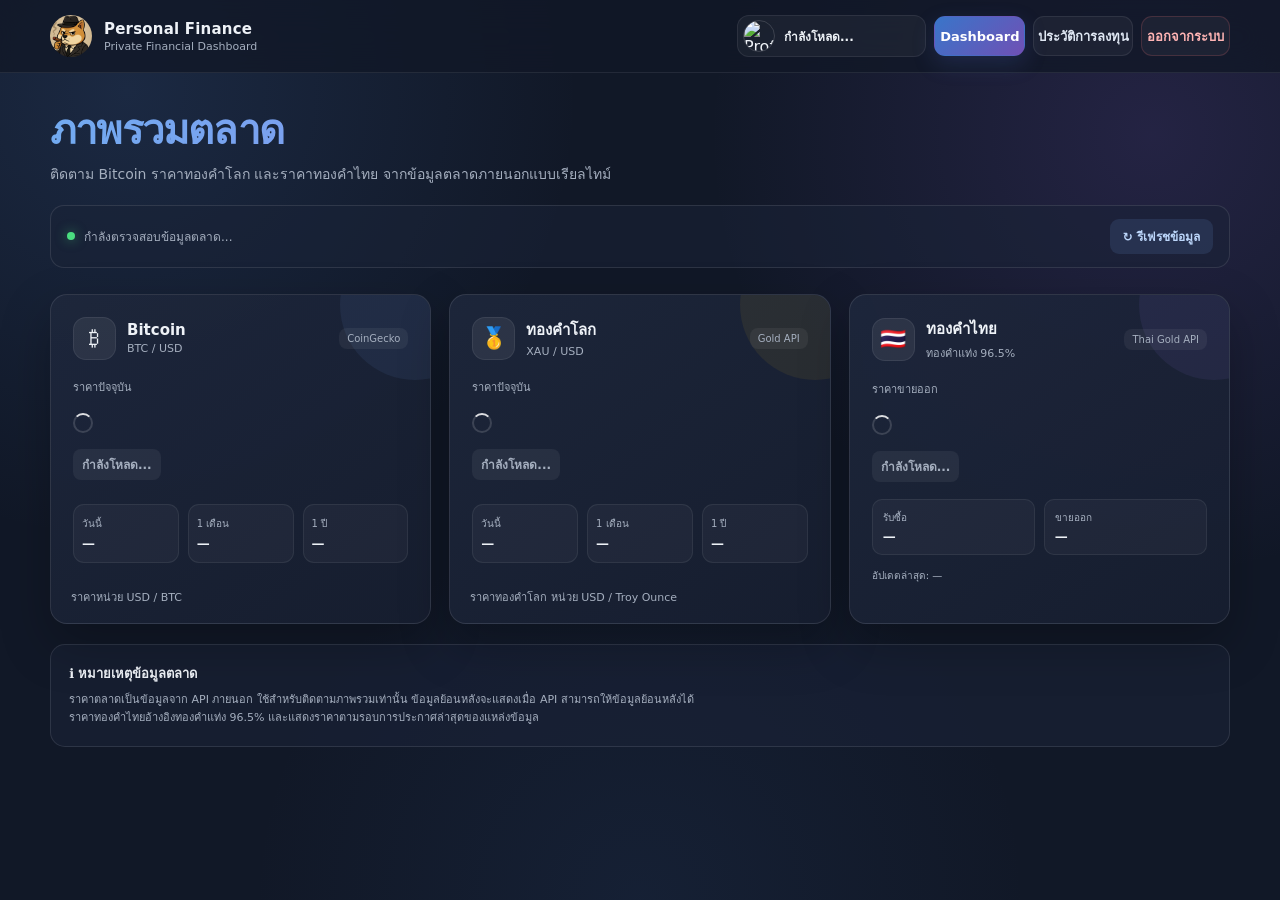
==== commit cbdf9071: "แก้ responsive dashboard" ====
--- a/dashboard.html
+++ b/dashboard.html
@@ -732,21 +732,15 @@
 
         .card-footer {
             position: absolute;
-
-            left: 22px;
-            right: 22px;
-            bottom: 18px;
-
-            padding-top: 12px;
-
-            border-top:
-                1px solid rgba(255, 255, 255, .06);
-
+            left: 20px;
+            right: 20px;
+            bottom: 16px;
             color: var(--muted);
-
-            font-size: 10px;
-
+            font-size: 11px;
             line-height: 1.5;
+            white-space: normal;
+            overflow-wrap: anywhere;
+            word-break: break-word;
         }
 
 
@@ -1204,10 +1198,12 @@
                 font-size: 12px;
             }
 
-            .card-footer {
+             .card-footer {
                 left: 17px;
                 right: 17px;
                 bottom: 15px;
+                font-size: 10px;
+                line-height: 1.5;
             }
 
             .info-section {
@@ -1805,7 +1801,7 @@
 
 
                 <div class="card-footer">
-                    ข้อมูลราคาทองคำไทยจาก API ภายนอก
+                   
                 </div>
 
             </article>
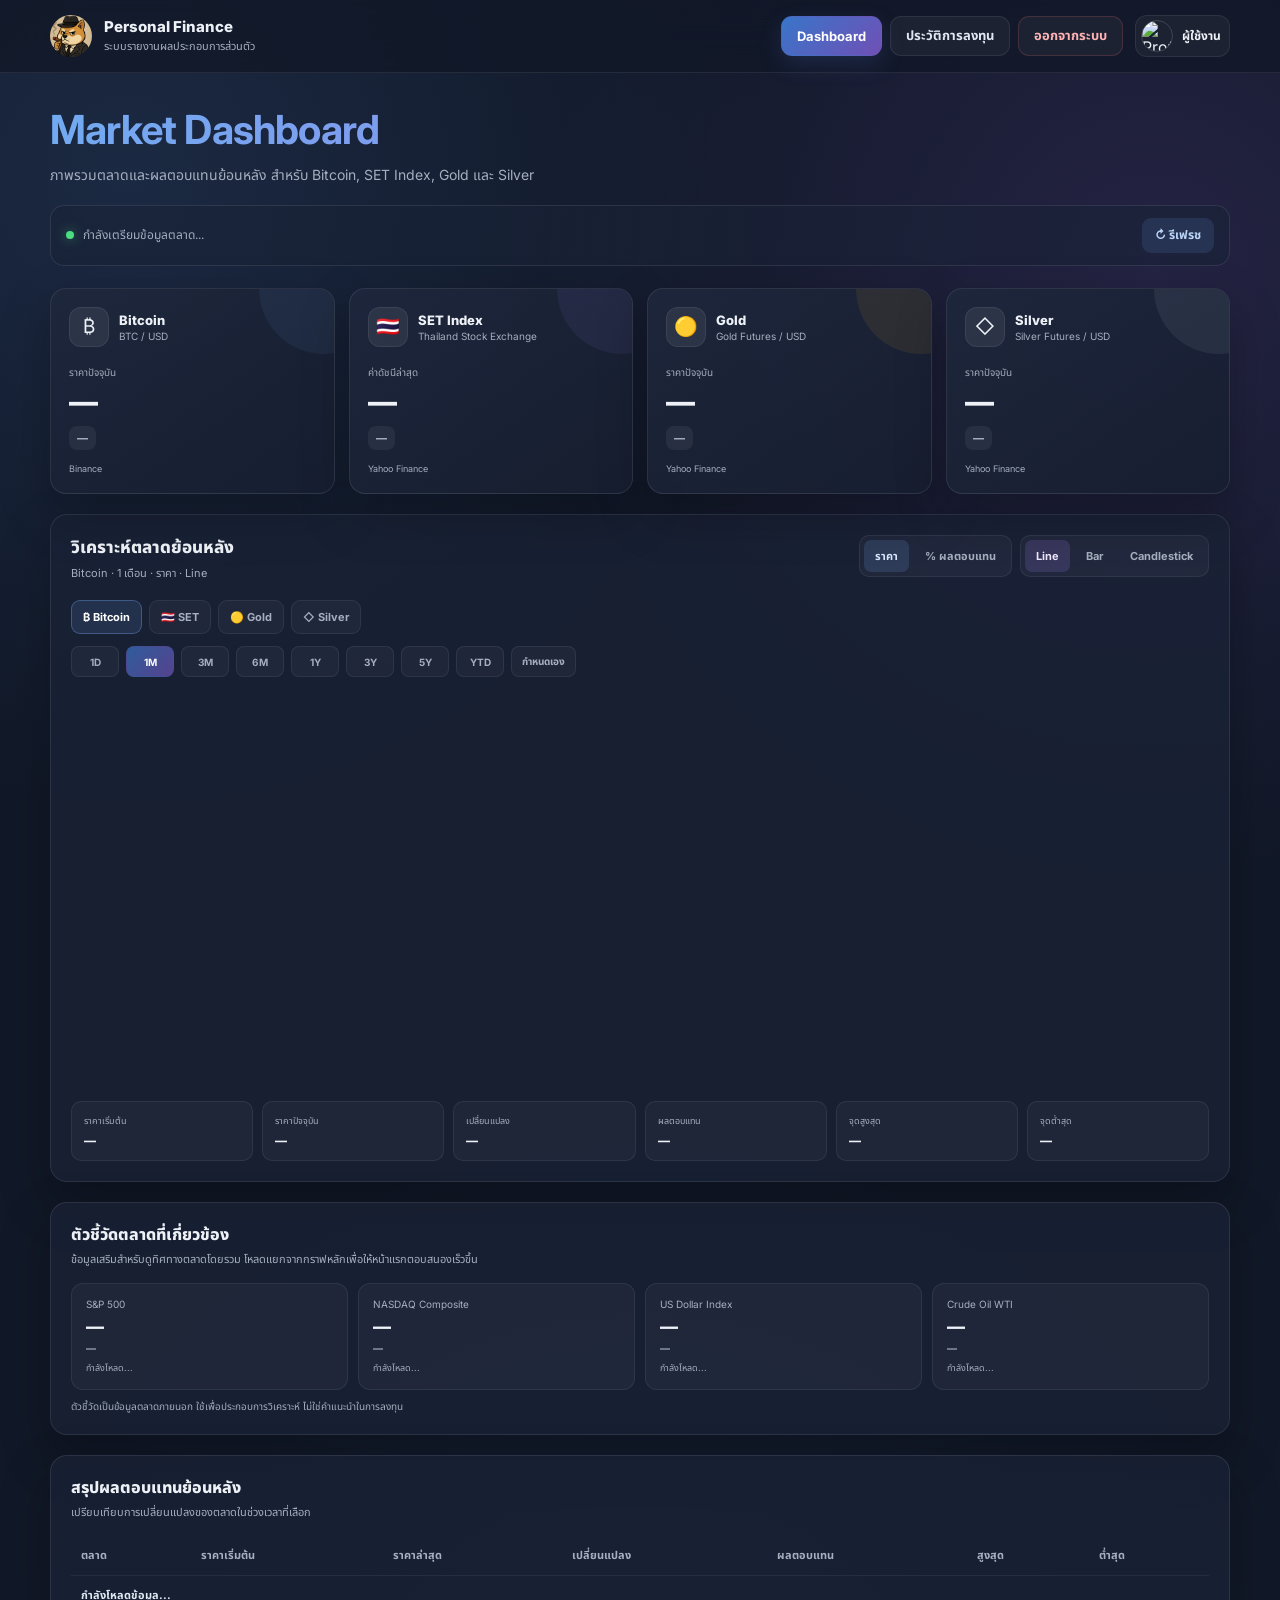
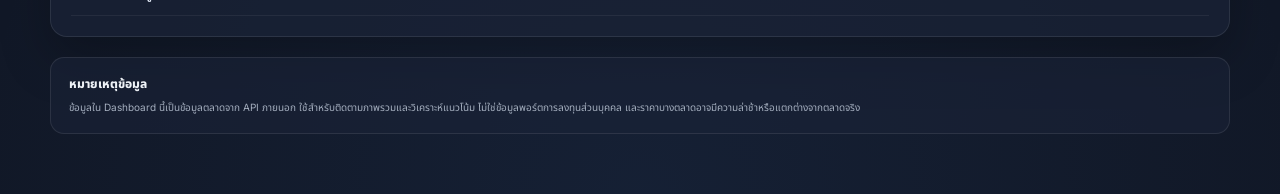
==== commit a7ed1b1b: "แก้ไข Dashboard และกำหนด Session Login" ====
--- a/dashboard.html
+++ b/dashboard.html
@@ -7,6 +7,19 @@
 
     <title>Dashboard | Personal Finance</title>
 
+    <link rel="preconnect" href="https://fonts.googleapis.com">
+    <link rel="preconnect" href="https://fonts.gstatic.com" crossorigin>
+
+    <link
+        href="https://fonts.googleapis.com/css2?family=Inter:wght@400;500;600;700;800&family=Noto+Sans+Thai:wght@400;500;600;700;800&display=swap"
+        rel="stylesheet"
+    >
+
+    <script src="https://cdn.jsdelivr.net/npm/chart.js@4.4.4"></script>
+    <script src="https://cdn.jsdelivr.net/npm/luxon@3.5.0/build/global/luxon.min.js"></script>
+    <script src="https://cdn.jsdelivr.net/npm/chartjs-adapter-luxon@1.3.1"></script>
+    <script src="https://cdn.jsdelivr.net/npm/chartjs-chart-financial@0.2.1"></script>
+
     <style>
         * {
             box-sizing: border-box;
@@ -15,18 +28,16 @@
         :root {
             --bg: #111827;
             --card: rgba(27, 35, 55, .90);
-            --card-soft: rgba(27, 35, 55, .76);
-            --border: rgba(255, 255, 255, .10);
+            --card-soft: rgba(27, 35, 55, .72);
+            --border: rgba(255, 255, 255, .09);
             --text: #eef2f7;
             --muted: #a5afbf;
             --blue: #72aaf0;
+            --purple: #9b7bea;
             --green: #4ade80;
             --red: #f87171;
             --yellow: #fbbf24;
-            --purple: #9b7bea;
-
-            --shadow:
-                0 20px 50px rgba(0, 0, 0, .25);
+            --shadow: 0 20px 50px rgba(0, 0, 0, .25);
         }
 
         html {
@@ -37,6 +48,8 @@
             margin: 0;
             min-height: 100vh;
             font-family:
+                "Inter",
+                "Noto Sans Thai",
                 system-ui,
                 -apple-system,
                 "Segoe UI",
@@ -44,7 +57,6 @@
                 Arial,
                 sans-serif;
             color: var(--text);
-
             background:
                 radial-gradient(
                     circle at 10% 10%,
@@ -65,26 +77,22 @@
         }
 
         button,
-        a {
+        input,
+        select {
             font-family: inherit;
         }
 
-
-        /* =========================================================
-           TOPBAR
-        ========================================================= */
+        button {
+            cursor: pointer;
+        }
 
         .topbar {
             position: sticky;
             top: 0;
             z-index: 100;
             width: 100%;
-
             background: rgba(17, 24, 39, .78);
-
-            border-bottom:
-                1px solid rgba(255, 255, 255, .08);
-
+            border-bottom: 1px solid rgba(255, 255, 255, .08);
             backdrop-filter: blur(18px);
             -webkit-backdrop-filter: blur(18px);
         }
@@ -93,22 +101,16 @@
             width: min(1180px, calc(100% - 28px));
             min-height: 72px;
             margin: auto;
-
             display: flex;
             align-items: center;
             justify-content: space-between;
-
             gap: 18px;
         }
-
-        /* BRAND */
 
         .brand {
             display: flex;
             align-items: center;
-
             gap: 12px;
-
             flex: 1 1 auto;
             min-width: 0;
         }
@@ -116,21 +118,14 @@
         .brand-icon {
             width: 42px;
             height: 42px;
-
-            display: flex;
-            align-items: center;
-            justify-content: center;
-
             flex: 0 0 42px;
         }
 
         .brand-icon img {
             width: 42px;
             height: 42px;
-
             object-fit: cover;
             border-radius: 50%;
-
             display: block;
         }
 
@@ -142,8 +137,6 @@
         .brand-title {
             font-size: 15px;
             font-weight: 800;
-            letter-spacing: .2px;
-
             white-space: nowrap;
             overflow: hidden;
             text-overflow: ellipsis;
@@ -151,25 +144,18 @@
 
         .brand-subtitle {
             margin-top: 2px;
-
             color: var(--muted);
             font-size: 11px;
-
             white-space: nowrap;
             overflow: hidden;
             text-overflow: ellipsis;
         }
-
-
-        /* NAVIGATION */
 
         .nav {
             display: flex;
             align-items: center;
             justify-content: flex-end;
-
             gap: 8px;
-
             flex: 0 1 auto;
             min-width: 0;
         }
@@ -178,237 +164,158 @@
             display: inline-flex;
             align-items: center;
             justify-content: center;
-
             min-height: 40px;
-
             padding: 0 15px;
-
             border-radius: 11px;
-            border:
-                1px solid rgba(255, 255, 255, .08);
-
-            background:
-                rgba(255, 255, 255, .045);
-
+            border: 1px solid rgba(255, 255, 255, .08);
+            background: rgba(255, 255, 255, .045);
             color: #dfe7f3;
-
             text-decoration: none;
-
             font-size: 13px;
             font-weight: 700;
-
-            cursor: pointer;
-
+            white-space: nowrap;
             transition: .2s ease;
-
-            white-space: nowrap;
-
-            min-width: 0;
         }
 
         .nav-btn:hover {
-            background:
-                rgba(255, 255, 255, .09);
-
+            background: rgba(255, 255, 255, .09);
             transform: translateY(-1px);
         }
 
         .nav-btn.active {
             border-color: transparent;
-
             color: white;
-
             background:
                 linear-gradient(
                     135deg,
                     #3975c9,
                     #7050b5
                 );
-
             box-shadow:
-                0 8px 22px rgba(73, 102, 184, .22);
-        }
-
-
-        /* GOOGLE USER */
+                0 8px 22px
+                rgba(73, 102, 184, .22);
+        }
+
+        .logout-btn {
+            color: #ffb4b4;
+            border-color: rgba(248, 113, 113, .18);
+        }
+
+        .logout-btn:hover {
+            background: rgba(248, 113, 113, .10);
+        }
 
         .user-profile {
             display: flex;
             align-items: center;
-
             gap: 9px;
-
             margin-left: 4px;
-
             padding: 4px 8px 4px 5px;
-
-            border:
-                1px solid rgba(255, 255, 255, .08);
-
+            border: 1px solid rgba(255, 255, 255, .08);
             border-radius: 12px;
-
-            background:
-                rgba(255, 255, 255, .045);
-
+            background: rgba(255, 255, 255, .045);
             min-width: 0;
-
             max-width: 250px;
-
             flex: 0 1 250px;
-
             overflow: hidden;
         }
 
         .user-profile img {
             width: 32px;
             height: 32px;
-
+            flex: 0 0 32px;
+            object-fit: cover;
             border-radius: 50%;
-
-            object-fit: cover;
-
-            display: block;
-
-            border:
-                1px solid rgba(255, 255, 255, .15);
-
-            flex: 0 0 32px;
+            border: 1px solid rgba(255, 255, 255, .15);
         }
 
         .user-profile-name {
+            min-width: 0;
             color: #eef2f7;
-
             font-size: 12px;
             font-weight: 700;
-
-            min-width: 0;
-
+            white-space: nowrap;
             overflow: hidden;
             text-overflow: ellipsis;
-            white-space: nowrap;
-
-            display: block;
-        }
-
-
-        /* LOGOUT */
-
-        .logout-btn {
-            color: #ffb4b4;
-
-            border-color:
-                rgba(248, 113, 113, .18);
-        }
-
-        .logout-btn:hover {
-            background:
-                rgba(248, 113, 113, .10);
-        }
-
-
-        /* =========================================================
-           MAIN
-        ========================================================= */
+        }
 
         .page {
             width: min(1180px, calc(100% - 28px));
-
             margin: auto;
-
-            padding:
-                34px 0 60px;
-        }
-
-
-        /* HERO */
+            padding: 34px 0 60px;
+        }
 
         .hero {
-            margin-bottom: 26px;
+            margin-bottom: 22px;
         }
 
         .hero h1 {
             margin: 0;
-
-            font-size:
-                clamp(27px, 4vw, 40px);
-
+            font-size: clamp(27px, 4vw, 40px);
             line-height: 1.15;
-
             letter-spacing: -.8px;
-
             background:
                 linear-gradient(
                     90deg,
                     #72aaf0,
                     #9b7bea
                 );
-
             -webkit-background-clip: text;
             background-clip: text;
-
             color: transparent;
         }
 
         .hero p {
-            margin:
-                10px 0 0;
-
+            margin: 10px 0 0;
             color: var(--muted);
-
             font-size: 14px;
-
             line-height: 1.7;
         }
-
-
-        /* MARKET STATUS */
 
         .market-status {
             display: flex;
             align-items: center;
             justify-content: space-between;
-
             gap: 15px;
-
             margin-top: 18px;
-
-            padding:
-                13px 16px;
-
-            border:
-                1px solid var(--border);
-
+            padding: 12px 15px;
+            border: 1px solid var(--border);
             border-radius: 14px;
-
-            background:
-                rgba(27, 35, 55, .55);
+            background: rgba(27, 35, 55, .55);
         }
 
         .status-left {
             display: flex;
             align-items: center;
-
             gap: 9px;
-
             min-width: 0;
-
             color: var(--muted);
-
             font-size: 12px;
         }
 
         .status-dot {
             width: 8px;
             height: 8px;
-
             flex: 0 0 8px;
-
             border-radius: 50%;
-
             background: var(--green);
-
             box-shadow:
-                0 0 12px rgba(74, 222, 128, .55);
+                0 0 12px
+                rgba(74, 222, 128, .55);
+        }
+
+        .status-dot.loading-dot {
+            background: var(--yellow);
+            box-shadow:
+                0 0 12px
+                rgba(251, 191, 36, .55);
+        }
+
+        .status-dot.error-dot {
+            background: var(--red);
+            box-shadow:
+                0 0 12px
+                rgba(248, 113, 113, .55);
         }
 
         #updatedAt {
@@ -418,36 +325,19 @@
         }
 
         .refresh-btn {
+            min-height: 35px;
+            padding: 0 13px;
             border: 0;
-
-            min-height: 35px;
-
-            padding:
-                0 13px;
-
             border-radius: 9px;
-
-            background:
-                rgba(114, 170, 240, .12);
-
+            background: rgba(114, 170, 240, .12);
             color: #bcd6fa;
-
             font-size: 12px;
             font-weight: 700;
-
-            cursor: pointer;
-
             transition: .2s ease;
-
-            white-space: nowrap;
-
-            flex: 0 0 auto;
         }
 
         .refresh-btn:hover {
-            background:
-                rgba(114, 170, 240, .20);
-
+            background: rgba(114, 170, 240, .20);
             transform: translateY(-1px);
         }
 
@@ -456,455 +346,534 @@
             cursor: wait;
         }
 
-
-        /* =========================================================
-           MARKET GRID
-        ========================================================= */
-
         .market-grid {
             display: grid;
-
-            grid-template-columns:
-                repeat(3, minmax(0, 1fr));
-
-            gap: 18px;
-
-            margin-top: 22px;
-        }
-
-        .market-card {
+            grid-template-columns: repeat(4, minmax(0, 1fr));
+            gap: 14px;
+            margin-top: 18px;
+        }
+
+        .asset-card {
             position: relative;
-
             overflow: hidden;
-
-            min-height: 330px;
-
-            padding: 22px;
-
-            border:
-                1px solid var(--border);
-
-            border-radius: 17px;
-
+            min-width: 0;
+            padding: 18px;
+            border: 1px solid var(--border);
+            border-radius: 16px;
             background:
                 linear-gradient(
                     145deg,
-                    rgba(30, 39, 60, .91),
-                    rgba(23, 30, 48, .91)
+                    rgba(30, 39, 60, .92),
+                    rgba(23, 30, 48, .92)
                 );
-
             box-shadow: var(--shadow);
-        }
-
-        .market-card::before {
+            transition:
+                border-color .2s ease,
+                transform .2s ease;
+        }
+
+        .asset-card:hover {
+            transform: translateY(-2px);
+            border-color: rgba(114, 170, 240, .22);
+        }
+
+        .asset-card::after {
             content: "";
-
             position: absolute;
-
-            width: 150px;
-            height: 150px;
-
-            right: -60px;
+            width: 130px;
+            height: 130px;
+            right: -55px;
             top: -65px;
-
             border-radius: 50%;
-
-            background:
-                rgba(114, 170, 240, .08);
-
+            background: rgba(114, 170, 240, .07);
             pointer-events: none;
         }
 
-        .market-card.gold::before {
-            background:
-                rgba(251, 191, 36, .07);
-        }
-
-        .market-card.thai-gold::before {
-            background:
-                rgba(155, 123, 234, .08);
-        }
-
-
-        /* CARD HEADER */
-
-        .card-head {
-            position: relative;
-
+        .asset-card.gold::after {
+            background: rgba(251, 191, 36, .08);
+        }
+
+        .asset-card.silver::after {
+            background: rgba(210, 220, 235, .07);
+        }
+
+        .asset-card.set::after {
+            background: rgba(155, 123, 234, .08);
+        }
+
+        .asset-head {
             display: flex;
             align-items: center;
-            justify-content: space-between;
-
             gap: 10px;
-
-            margin-bottom: 18px;
-        }
-
-        .asset {
-            display: flex;
-            align-items: center;
-
-            gap: 11px;
-
-            min-width: 0;
-        }
-
-        .asset > div:last-child {
-            min-width: 0;
+            position: relative;
+            z-index: 1;
         }
 
         .asset-icon {
-            width: 43px;
-            height: 43px;
-
+            width: 40px;
+            height: 40px;
+            flex: 0 0 40px;
             display: grid;
             place-items: center;
-
-            flex: 0 0 43px;
-
-            border-radius: 13px;
-
-            background:
-                rgba(255, 255, 255, .07);
-
-            border:
-                1px solid rgba(255, 255, 255, .07);
-
-            font-size: 21px;
+            border-radius: 12px;
+            background: rgba(255, 255, 255, .07);
+            border: 1px solid rgba(255, 255, 255, .07);
+            font-size: 19px;
+        }
+
+        .asset-title {
+            min-width: 0;
         }
 
         .asset-name {
-            font-size: 15px;
+            font-size: 13px;
             font-weight: 800;
-
             white-space: nowrap;
             overflow: hidden;
             text-overflow: ellipsis;
         }
 
-        .asset-code {
+        .asset-symbol {
+            margin-top: 2px;
+            color: var(--muted);
+            font-size: 10px;
+        }
+
+        .asset-price-label {
+            margin-top: 18px;
+            color: var(--muted);
+            font-size: 10px;
+        }
+
+        .asset-price {
             margin-top: 3px;
-
+            font-size: clamp(22px, 2.5vw, 29px);
+            font-weight: 800;
+            letter-spacing: -.5px;
+            overflow-wrap: anywhere;
+        }
+
+        .asset-currency {
+            margin-left: 3px;
             color: var(--muted);
-
+            font-size: 10px;
+            font-weight: 500;
+        }
+
+        .asset-change {
+            display: inline-flex;
+            align-items: center;
+            margin-top: 7px;
+            padding: 5px 8px;
+            border-radius: 8px;
             font-size: 11px;
-
+            font-weight: 800;
+        }
+
+        .positive {
+            color: var(--green);
+            background: rgba(74, 222, 128, .09);
+        }
+
+        .negative {
+            color: var(--red);
+            background: rgba(248, 113, 113, .09);
+        }
+
+        .neutral {
+            color: var(--muted);
+            background: rgba(255, 255, 255, .06);
+        }
+
+        .asset-time {
+            margin-top: 12px;
+            color: var(--muted);
+            font-size: 9px;
+            line-height: 1.5;
+        }
+
+        .analysis-panel,
+        .history-section,
+        .indicator-section {
+            margin-top: 20px;
+            padding: 20px;
+            border: 1px solid var(--border);
+            border-radius: 17px;
+            background: rgba(27, 35, 55, .70);
+            box-shadow: var(--shadow);
+        }
+
+        .panel-header {
+            display: flex;
+            align-items: flex-start;
+            justify-content: space-between;
+            gap: 20px;
+            margin-bottom: 18px;
+        }
+
+        .panel-title {
+            font-size: 17px;
+            font-weight: 800;
+        }
+
+        .panel-subtitle,
+        .history-subtitle {
+            margin-top: 4px;
+            color: var(--muted);
+            font-size: 11px;
+        }
+
+        .panel-controls {
+            display: flex;
+            align-items: center;
+            justify-content: flex-end;
+            gap: 8px;
+            flex-wrap: wrap;
+        }
+
+        .view-switch,
+        .chart-type-switch {
+            display: flex;
+            align-items: center;
+            gap: 5px;
+            padding: 4px;
+            border: 1px solid rgba(255, 255, 255, .07);
+            border-radius: 10px;
+            background: rgba(255, 255, 255, .035);
+        }
+
+        .view-btn,
+        .chart-type-btn {
+            min-height: 32px;
+            padding: 0 11px;
+            border: 0;
+            border-radius: 7px;
+            background: transparent;
+            color: var(--muted);
+            font-size: 11px;
+            font-weight: 700;
+        }
+
+        .view-btn.active {
+            background: rgba(114, 170, 240, .16);
+            color: #d8e7fb;
+        }
+
+        .chart-type-btn.active {
+            background: rgba(155, 123, 234, .18);
+            color: #eee7ff;
+        }
+
+        .asset-selector {
+            display: flex;
+            flex-wrap: wrap;
+            gap: 7px;
+            margin-bottom: 12px;
+        }
+
+        .asset-selector-btn {
+            display: inline-flex;
+            align-items: center;
+            gap: 6px;
+            min-height: 34px;
+            padding: 0 11px;
+            border: 1px solid rgba(255, 255, 255, .07);
+            border-radius: 9px;
+            background: rgba(255, 255, 255, .035);
+            color: var(--muted);
+            font-size: 11px;
+            font-weight: 700;
+        }
+
+        .asset-selector-btn:hover {
+            background: rgba(255, 255, 255, .07);
+        }
+
+        .asset-selector-btn.active {
+            color: white;
+            border-color: rgba(114, 170, 240, .35);
+            background: rgba(114, 170, 240, .13);
+        }
+
+        .period-row {
+            display: flex;
+            align-items: center;
+            gap: 7px;
+            flex-wrap: wrap;
+            margin-bottom: 18px;
+        }
+
+        .period-btn {
+            min-width: 48px;
+            min-height: 31px;
+            padding: 0 10px;
+            border: 1px solid rgba(255, 255, 255, .07);
+            border-radius: 8px;
+            background: rgba(255, 255, 255, .035);
+            color: var(--muted);
+            font-size: 10px;
+            font-weight: 700;
+        }
+
+        .period-btn:hover {
+            background: rgba(255, 255, 255, .07);
+        }
+
+        .period-btn.active {
+            color: white;
+            background:
+                linear-gradient(
+                    135deg,
+                    rgba(57, 117, 201, .70),
+                    rgba(112, 80, 181, .70)
+                );
+            border-color: transparent;
+        }
+
+        .custom-date {
+            display: none;
+            align-items: center;
+            gap: 7px;
+            margin-left: auto;
+        }
+
+        .custom-date.show {
+            display: flex;
+        }
+
+        .date-input {
+            height: 31px;
+            padding: 0 8px;
+            border: 1px solid rgba(255, 255, 255, .08);
+            border-radius: 8px;
+            background: rgba(255, 255, 255, .045);
+            color: var(--text);
+            font-size: 10px;
+        }
+
+        .date-input::-webkit-calendar-picker-indicator {
+            filter: invert(1);
+            opacity: .65;
+        }
+
+        .chart-wrap {
+            position: relative;
+            width: 100%;
+            height: 390px;
+            padding-top: 5px;
+        }
+
+        .chart-loading {
+            position: absolute;
+            inset: 0;
+            display: none;
+            align-items: center;
+            justify-content: center;
+            z-index: 3;
+            border-radius: 10px;
+            background: rgba(17, 24, 39, .45);
+            backdrop-filter: blur(3px);
+        }
+
+        .chart-loading.show {
+            display: flex;
+        }
+
+        .spinner {
+            width: 30px;
+            height: 30px;
+            border: 3px solid rgba(255, 255, 255, .12);
+            border-top-color: #72aaf0;
+            border-radius: 50%;
+            animation: spin .8s linear infinite;
+        }
+
+        @keyframes spin {
+            to {
+                transform: rotate(360deg);
+            }
+        }
+
+        .summary-grid {
+            display: grid;
+            grid-template-columns: repeat(6, minmax(0, 1fr));
+            gap: 9px;
+            margin-top: 16px;
+        }
+
+        .summary-item {
+            min-width: 0;
+            padding: 12px;
+            border: 1px solid rgba(255, 255, 255, .07);
+            border-radius: 10px;
+            background: rgba(255, 255, 255, .035);
+        }
+
+        .summary-label {
+            color: var(--muted);
+            font-size: 9px;
             white-space: nowrap;
             overflow: hidden;
             text-overflow: ellipsis;
         }
 
-        .source-badge {
-            padding:
-                5px 8px;
-
-            border-radius: 8px;
-
-            background:
-                rgba(255, 255, 255, .055);
-
-            color: var(--muted);
-
-            font-size: 10px;
-
-            white-space: nowrap;
-
-            flex: 0 0 auto;
-        }
-
-
-        /* PRICE */
-
-        .price-label {
-            color: var(--muted);
-            font-size: 11px;
-        }
-
-        .price {
-            margin-top: 4px;
-
-            font-size:
-                clamp(27px, 3vw, 36px);
-
-            font-weight: 800;
-
-            letter-spacing: -.7px;
-
-            word-break: break-word;
-        }
-
-        .price-unit {
-            margin-left: 5px;
-
-            color: var(--muted);
-
-            font-size: 12px;
-            font-weight: 500;
-        }
-
-
-        /* CHANGE */
-
-        .main-change {
-            display: inline-flex;
-            align-items: center;
-
-            gap: 6px;
-
-            margin-top: 8px;
-
-            padding:
-                6px 9px;
-
-            border-radius: 8px;
-
+        .summary-value {
+            margin-top: 5px;
             font-size: 12px;
             font-weight: 800;
-        }
-
-        .change-positive {
-            color: var(--green);
-
-            background:
-                rgba(74, 222, 128, .09);
-        }
-
-        .change-negative {
-            color: var(--red);
-
-            background:
-                rgba(248, 113, 113, .09);
-        }
-
-        .change-neutral {
+            overflow-wrap: anywhere;
+        }
+
+        .history-title {
+            font-size: 16px;
+            font-weight: 800;
+        }
+
+        .table-wrap {
+            margin-top: 15px;
+            width: 100%;
+            overflow-x: auto;
+        }
+
+        table {
+            width: 100%;
+            min-width: 680px;
+            border-collapse: collapse;
+        }
+
+        th,
+        td {
+            padding: 11px 10px;
+            border-bottom: 1px solid rgba(255, 255, 255, .06);
+            text-align: left;
+            font-size: 11px;
+        }
+
+        th {
             color: var(--muted);
-
-            background:
-                rgba(255, 255, 255, .06);
-        }
-
-
-        /* PERIOD */
-
-        .period-grid {
-            display: grid;
-
-            grid-template-columns:
-                repeat(3, 1fr);
-
-            gap: 9px;
-
-            margin-top: 24px;
-        }
-
-        .period {
-            padding:
-                11px 8px;
-
-            min-width: 0;
-
-            border:
-                1px solid rgba(255, 255, 255, .07);
-
-            border-radius: 11px;
-
-            background:
-                rgba(255, 255, 255, .035);
-        }
-
-        .period-title {
-            color: var(--muted);
-
-            font-size: 10px;
-
-            margin-bottom: 5px;
-        }
-
-        .period-value {
-            font-size: 13px;
+            font-weight: 700;
+            white-space: nowrap;
+        }
+
+        td {
+            color: #dfe7f3;
+        }
+
+        td:first-child,
+        th:first-child {
+            font-weight: 700;
+        }
+
+        .return-cell {
             font-weight: 800;
-
-            overflow-wrap: anywhere;
-        }
-
-
-        /* CARD FOOTER */
-
-        .card-footer {
-            position: absolute;
-            left: 20px;
-            right: 20px;
-            bottom: 16px;
-            color: var(--muted);
-            font-size: 11px;
-            line-height: 1.5;
-            white-space: normal;
-            overflow-wrap: anywhere;
-            word-break: break-word;
-        }
-
-
-        /* =========================================================
-           THAI GOLD
-        ========================================================= */
-
-        .thai-details {
-            display: grid;
-
-            grid-template-columns:
-                repeat(2, 1fr);
-
-            gap: 9px;
-
-            margin-top: 17px;
-        }
-
-        .thai-price-box {
-            padding:
-                10px;
-
-            min-width: 0;
-
-            border:
-                1px solid rgba(255, 255, 255, .07);
-
-            border-radius: 10px;
-
-            background:
-                rgba(255, 255, 255, .035);
-        }
-
-        .thai-price-label {
-            color: var(--muted);
-
-            font-size: 10px;
-
-            margin-bottom: 4px;
-        }
-
-        .thai-price-value {
-            font-size: 13px;
-            font-weight: 800;
-
-            overflow-wrap: anywhere;
-        }
-
-        .thai-update {
-            margin-top: 13px;
-
-            color: var(--muted);
-
-            font-size: 10px;
-
-            line-height: 1.6;
-        }
-
-
-        /* =========================================================
-           INFO
-        ========================================================= */
+        }
 
         .info-section {
             margin-top: 20px;
-
-            padding: 18px;
-
-            border:
-                1px solid var(--border);
-
-            border-radius: 15px;
-
-            background:
-                rgba(27, 35, 55, .62);
+            padding: 17px 18px;
+            border: 1px solid var(--border);
+            border-radius: 14px;
+            background: rgba(27, 35, 55, .58);
         }
 
         .info-title {
-            font-size: 13px;
+            font-size: 12px;
             font-weight: 800;
-
-            margin-bottom: 7px;
         }
 
         .info-text {
+            margin-top: 6px;
             color: var(--muted);
-
-            font-size: 11px;
-
+            font-size: 10px;
             line-height: 1.7;
         }
-
-
-        /* ERROR */
 
         .error-box {
             display: none;
-
-            margin-top: 18px;
-
-            padding:
-                12px 15px;
-
-            border:
-                1px solid rgba(248, 113, 113, .22);
-
+            margin-top: 15px;
+            padding: 12px 14px;
+            border: 1px solid rgba(248, 113, 113, .22);
+            border-radius: 11px;
+            background: rgba(248, 113, 113, .07);
+            color: #fca5a5;
+            font-size: 11px;
+            line-height: 1.6;
+            white-space: pre-line;
+        }
+
+        .indicator-grid {
+            display: grid;
+            grid-template-columns: repeat(4, minmax(0, 1fr));
+            gap: 10px;
+            margin-top: 15px;
+        }
+
+        .indicator-card {
+            min-width: 0;
+            padding: 14px;
+            border: 1px solid rgba(255, 255, 255, .07);
             border-radius: 12px;
-
-            background:
-                rgba(248, 113, 113, .07);
-
-            color: #fca5a5;
-
-            font-size: 12px;
-
+            background: rgba(255, 255, 255, .035);
+        }
+
+        .indicator-name {
+            color: var(--muted);
+            font-size: 10px;
+        }
+
+        .indicator-value {
+            margin-top: 6px;
+            font-size: 18px;
+            font-weight: 800;
+        }
+
+        .indicator-change {
+            margin-top: 5px;
+            font-size: 10px;
+            font-weight: 700;
+        }
+
+        .indicator-time {
+            margin-top: 7px;
+            color: var(--muted);
+            font-size: 9px;
+        }
+
+        .positive-text {
+            color: var(--green);
+        }
+
+        .negative-text {
+            color: var(--red);
+        }
+
+        .neutral-text {
+            color: var(--muted);
+        }
+
+        .market-note {
+            margin-top: 8px;
+            color: var(--muted);
+            font-size: 10px;
             line-height: 1.6;
-
-            white-space: pre-line;
-        }
-
-
-        /* =========================================================
-           LOADING
-        ========================================================= */
-
-        .loading {
-            display: inline-block;
-
-            width: 20px;
-            height: 20px;
-
-            border:
-                2px solid rgba(255, 255, 255, .15);
-
-            border-top-color:
-                rgba(255, 255, 255, .85);
-
-            border-radius: 50%;
-
-            animation:
-                spin .8s linear infinite;
-
-            vertical-align: middle;
-        }
-
-        @keyframes spin {
-            to {
-                transform: rotate(360deg);
-            }
-        }
-
-
-        /* =========================================================
-           RESPONSIVE - TABLET
-        ========================================================= */
+        }
 
         @media (max-width: 1100px) {
-
-            .topbar-inner {
-                width: calc(100% - 24px);
-            }
-
+            .topbar-inner,
             .page {
                 width: calc(100% - 24px);
+            }
+
+            .market-grid {
+                grid-template-columns: repeat(2, minmax(0, 1fr));
+            }
+
+            .summary-grid {
+                grid-template-columns: repeat(3, minmax(0, 1fr));
+            }
+
+            .indicator-grid {
+                grid-template-columns: repeat(2, minmax(0, 1fr));
             }
 
             .user-profile {
@@ -918,43 +887,13 @@
             }
         }
 
-
-        /* =========================================================
-           RESPONSIVE - MARKET
-        ========================================================= */
-
-        @media (max-width: 900px) {
-
-            .market-grid {
-                grid-template-columns:
-                    1fr;
-            }
-
-            .market-card {
-                min-height: 300px;
-            }
-        }
-
-
-        /* =========================================================
-           RESPONSIVE - HEADER MOBILE
-        ========================================================= */
-
-        @media (max-width: 700px) {
-
+        @media (max-width: 760px) {
             .topbar-inner {
                 width: calc(100% - 20px);
-
                 min-height: auto;
-
-                padding:
-                    10px 0;
-
+                padding: 10px 0;
                 display: grid;
-
-                grid-template-columns:
-                    1fr;
-
+                grid-template-columns: 1fr;
                 gap: 9px;
             }
 
@@ -968,2153 +907,3086 @@
 
             .nav {
                 width: 100%;
-
                 display: grid;
-
-                grid-template-columns:
-                    minmax(0, 1.45fr)
-                    repeat(3, minmax(0, 1fr));
-
+                grid-template-columns: repeat(3, minmax(0, 1fr));
                 gap: 6px;
-
-                align-items: stretch;
+            }
+
+            .nav-btn {
+                width: 100%;
+                padding: 0 7px;
+                font-size: 11px;
             }
 
             .user-profile {
                 width: 100%;
                 max-width: none;
-
                 flex: none;
-
                 margin-left: 0;
-
-                min-width: 0;
-
                 height: 36px;
-
-                padding:
-                    3px 7px 3px 5px;
-
-                overflow: hidden;
-            }
-
-            .user-profile img {
-                width: 28px;
-                height: 28px;
-
-                flex: 0 0 28px;
-            }
-
-            .user-profile-name {
-                min-width: 0;
-                max-width: none;
-
-                font-size: 11px;
-
-                overflow: hidden;
-
-                text-overflow: ellipsis;
-
-                white-space: nowrap;
-            }
-
-            .nav-btn {
-                width: 100%;
-
-                min-width: 0;
-
-                min-height: 36px;
-                height: 36px;
-
-                padding:
-                    0 8px;
-
-                font-size: 11px;
-
-                overflow: hidden;
-
-                text-overflow: ellipsis;
-
-                white-space: nowrap;
-            }
-
-
-            /* Market status */
-
-            .market-status {
-                align-items: stretch;
-
-                flex-direction: column;
-
-                gap: 10px;
-            }
-
-            .status-left {
-                width: 100%;
-            }
-
-            .refresh-btn {
-                width: 100%;
-            }
-        }
-
-
-        /* =========================================================
-           RESPONSIVE - SMALL MOBILE
-        ========================================================= */
-
-        @media (max-width: 560px) {
-
-            .topbar-inner {
-                width: calc(100% - 16px);
-            }
-
-            .brand {
-                gap: 9px;
-            }
-
-            .brand-icon {
-                width: 38px;
-                height: 38px;
-
-                flex-basis: 38px;
-            }
-
-            .brand-icon img {
-                width: 38px;
-                height: 38px;
-            }
-
-            .brand-title {
-                font-size: 14px;
-            }
-
-            .nav {
-                grid-template-columns:
-                    minmax(0, 1.35fr)
-                    repeat(3, minmax(0, 1fr));
-
-                gap: 5px;
-            }
-
-            .nav-btn {
-                padding:
-                    0 5px;
-
-                font-size: 10px;
-
-                border-radius: 9px;
-            }
-
-            .user-profile {
-                padding:
-                    3px 5px 3px 4px;
-
-                border-radius: 9px;
-            }
-
-            .user-profile img {
-                width: 27px;
-                height: 27px;
-
-                flex-basis: 27px;
-            }
-
-            .user-profile-name {
-                font-size: 10px;
             }
 
             .page {
                 width: calc(100% - 20px);
-
-                padding:
-                    25px 0 40px;
-            }
-
+                padding-top: 25px;
+            }
+
+            .market-grid {
+                grid-template-columns: 1fr;
+            }
+
+            .panel-header {
+                flex-direction: column;
+            }
+
+            .panel-controls {
+                width: 100%;
+                justify-content: flex-start;
+            }
+
+            .view-switch,
+            .chart-type-switch {
+                width: 100%;
+            }
+
+            .view-btn,
+            .chart-type-btn {
+                flex: 1;
+            }
+
+            .custom-date {
+                width: 100%;
+                margin-left: 0;
+            }
+
+            .date-input {
+                flex: 1;
+                min-width: 0;
+            }
+
+            .chart-wrap {
+                height: 320px;
+            }
+
+            .summary-grid {
+                grid-template-columns: repeat(2, minmax(0, 1fr));
+            }
+
+            .indicator-grid {
+                grid-template-columns: 1fr;
+            }
+        }
+
+        @media (max-width: 480px) {
             .hero h1 {
                 font-size: 28px;
             }
 
             .hero p {
-                font-size: 13px;
-            }
-
-            .market-card {
-                padding: 17px;
-
-                border-radius: 15px;
-
-                min-height: 300px;
-            }
-
-            .card-head {
-                gap: 7px;
-            }
-
-            .asset {
-                gap: 8px;
-            }
-
-            .asset-icon {
-                width: 38px;
-                height: 38px;
-
-                flex-basis: 38px;
-
-                font-size: 18px;
-
-                border-radius: 11px;
-            }
-
-            .asset-name {
-                font-size: 14px;
-            }
-
-            .source-badge {
-                font-size: 9px;
-
-                padding:
-                    4px 6px;
-            }
-
-            .price {
-                font-size: 29px;
-            }
-
-            .period-grid {
-                gap: 7px;
-            }
-
-            .period {
-                padding:
-                    10px 7px;
-            }
-
-            .period-title {
-                font-size: 9px;
-            }
-
-            .period-value {
                 font-size: 12px;
             }
 
-             .card-footer {
-                left: 17px;
-                right: 17px;
-                bottom: 15px;
-                font-size: 10px;
+            .market-status {
+                align-items: flex-start;
+            }
+
+            .status-left {
                 line-height: 1.5;
             }
 
-            .info-section {
+            .refresh-btn {
+                padding: 0 10px;
+            }
+
+            .asset-card {
+                padding: 16px;
+            }
+
+            .analysis-panel,
+            .history-section,
+            .indicator-section {
                 padding: 15px;
             }
-        }
-
-
-        /* =========================================================
-           RESPONSIVE - VERY SMALL MOBILE
-        ========================================================= */
-
-        @media (max-width: 380px) {
-
-            .nav {
-                grid-template-columns:
-                    minmax(0, 1.2fr)
-                    repeat(3, minmax(0, 1fr));
-
-                gap: 4px;
-            }
-
-            .nav-btn {
-                padding:
-                    0 3px;
-
-                font-size: 9px;
-            }
-
-            .user-profile-name {
-                font-size: 9px;
-            }
-
-            .brand-title {
-                font-size: 13px;
-            }
-
-            .page {
-                width: calc(100% - 16px);
-            }
-
-            .hero h1 {
-                font-size: 25px;
-            }
-
-            .market-card {
-                padding: 15px;
-            }
-
-            .price {
-                font-size: 27px;
-            }
-
-            .period-grid {
-                grid-template-columns:
-                    1fr;
-            }
-
-            .period {
-                display: flex;
-
-                justify-content:
-                    space-between;
-
-                align-items: center;
-
-                gap: 10px;
-            }
-
-            .period-title {
-                margin-bottom: 0;
-            }
-
-            .thai-details {
-                grid-template-columns:
-                    1fr;
-            }
-
-            .thai-price-box {
-                display: flex;
-
-                justify-content:
-                    space-between;
-
-                align-items: center;
-
-                gap: 10px;
-            }
-
-            .thai-price-label {
-                margin-bottom: 0;
+
+            .asset-selector {
+                display: grid;
+                grid-template-columns: repeat(2, minmax(0, 1fr));
+            }
+
+            .asset-selector-btn {
+                justify-content: center;
+            }
+
+            .period-row {
+                gap: 5px;
+            }
+
+            .period-btn {
+                min-width: 43px;
+                padding: 0 7px;
+            }
+
+            .chart-wrap {
+                height: 280px;
+            }
+
+            .summary-grid {
+                grid-template-columns: 1fr 1fr;
             }
         }
     </style>
 </head>
 
-
 <body>
 
-    <!-- =========================================================
-         TOPBAR
-    ========================================================= -->
-
-    <header class="topbar">
-
-        <div class="topbar-inner">
-
-            <!-- BRAND -->
-
-            <div class="brand">
-
-                <div class="brand-icon">
-
-                    <img
-                        src="assets/images/messageImage_1790424403882.jpg"
-                        alt="Personal Finance"
+<header class="topbar">
+
+    <div class="topbar-inner">
+
+        <div class="brand">
+
+            <div class="brand-icon">
+                <img
+                    src="assets/images/messageImage_1790424403882.jpg"
+                    alt="Personal Finance"
+                >
+            </div>
+
+            <div class="brand-text">
+
+                <div class="brand-title">
+                    Personal Finance
+                </div>
+
+                <div class="brand-subtitle">
+                    ระบบรายงานผลประกอบการส่วนตัว
+                </div>
+
+            </div>
+
+        </div>
+
+        <nav class="nav">
+
+            <a
+                href="dashboard.html"
+                class="nav-btn active"
+            >
+                Dashboard
+            </a>
+
+            <a
+                href="investment-history.html"
+                class="nav-btn"
+            >
+                ประวัติการลงทุน
+            </a>
+
+            <button
+                id="logoutBtn"
+                class="nav-btn logout-btn"
+                type="button"
+            >
+                ออกจากระบบ
+            </button>
+
+            <div class="user-profile">
+
+                <img
+                    id="userPhoto"
+                    src=""
+                    alt="Profile"
+                >
+
+                <span
+                    id="userName"
+                    class="user-profile-name"
+                >
+                    ผู้ใช้งาน
+                </span>
+
+            </div>
+
+        </nav>
+
+    </div>
+
+</header>
+
+<main class="page">
+
+    <section class="hero">
+
+        <h1>
+            Market Dashboard
+        </h1>
+
+        <p>
+            ภาพรวมตลาดและผลตอบแทนย้อนหลัง
+            สำหรับ Bitcoin, SET Index, Gold และ Silver
+        </p>
+
+        <div class="market-status">
+
+            <div class="status-left">
+
+                <span
+                    id="statusDot"
+                    class="status-dot"
+                ></span>
+
+                <span id="updatedAt">
+                    กำลังเตรียมข้อมูลตลาด...
+                </span>
+
+            </div>
+
+            <button
+                id="refreshBtn"
+                class="refresh-btn"
+                type="button"
+            >
+                ↻ รีเฟรช
+            </button>
+
+        </div>
+
+    </section>
+
+    <section
+        id="marketGrid"
+        class="market-grid"
+    >
+
+        <article class="asset-card">
+
+            <div class="asset-head">
+
+                <div class="asset-icon">
+                    ₿
+                </div>
+
+                <div class="asset-title">
+
+                    <div class="asset-name">
+                        Bitcoin
+                    </div>
+
+                    <div class="asset-symbol">
+                        BTC / USD
+                    </div>
+
+                </div>
+
+            </div>
+
+            <div class="asset-price-label">
+                ราคาปัจจุบัน
+            </div>
+
+            <div
+                id="btcPrice"
+                class="asset-price"
+            >
+                —
+            </div>
+
+            <div
+                id="btcChange"
+                class="asset-change neutral"
+            >
+                —
+            </div>
+
+            <div
+                id="btcTime"
+                class="asset-time"
+            >
+                Binance
+            </div>
+
+        </article>
+
+        <article class="asset-card set">
+
+            <div class="asset-head">
+
+                <div class="asset-icon">
+                    🇹🇭
+                </div>
+
+                <div class="asset-title">
+
+                    <div class="asset-name">
+                        SET Index
+                    </div>
+
+                    <div class="asset-symbol">
+                        Thailand Stock Exchange
+                    </div>
+
+                </div>
+
+            </div>
+
+            <div class="asset-price-label">
+                ค่าดัชนีล่าสุด
+            </div>
+
+            <div
+                id="setPrice"
+                class="asset-price"
+            >
+                —
+            </div>
+
+            <div
+                id="setChange"
+                class="asset-change neutral"
+            >
+                —
+            </div>
+
+            <div
+                id="setTime"
+                class="asset-time"
+            >
+                Yahoo Finance
+            </div>
+
+        </article>
+
+        <article class="asset-card gold">
+
+            <div class="asset-head">
+
+                <div class="asset-icon">
+                    🟡
+                </div>
+
+                <div class="asset-title">
+
+                    <div class="asset-name">
+                        Gold
+                    </div>
+
+                    <div class="asset-symbol">
+                        Gold Futures / USD
+                    </div>
+
+                </div>
+
+            </div>
+
+            <div class="asset-price-label">
+                ราคาปัจจุบัน
+            </div>
+
+            <div
+                id="goldPrice"
+                class="asset-price"
+            >
+                —
+            </div>
+
+            <div
+                id="goldChange"
+                class="asset-change neutral"
+            >
+                —
+            </div>
+
+            <div
+                id="goldTime"
+                class="asset-time"
+            >
+                Yahoo Finance
+            </div>
+
+        </article>
+
+        <article class="asset-card silver">
+
+            <div class="asset-head">
+
+                <div class="asset-icon">
+                    ◇
+                </div>
+
+                <div class="asset-title">
+
+                    <div class="asset-name">
+                        Silver
+                    </div>
+
+                    <div class="asset-symbol">
+                        Silver Futures / USD
+                    </div>
+
+                </div>
+
+            </div>
+
+            <div class="asset-price-label">
+                ราคาปัจจุบัน
+            </div>
+
+            <div
+                id="silverPrice"
+                class="asset-price"
+            >
+                —
+            </div>
+
+            <div
+                id="silverChange"
+                class="asset-change neutral"
+            >
+                —
+            </div>
+
+            <div
+                id="silverTime"
+                class="asset-time"
+            >
+                Yahoo Finance
+            </div>
+
+        </article>
+
+    </section>
+
+    <div
+        id="errorBox"
+        class="error-box"
+    ></div>
+
+    <section class="analysis-panel">
+
+        <div class="panel-header">
+
+            <div>
+
+                <div class="panel-title">
+                    วิเคราะห์ตลาดย้อนหลัง
+                </div>
+
+                <div
+                    id="chartSubtitle"
+                    class="panel-subtitle"
+                >
+                    Bitcoin · 1 เดือน · ราคา · Line
+                </div>
+
+            </div>
+
+            <div class="panel-controls">
+
+                <div class="view-switch">
+
+                    <button
+                        id="priceModeBtn"
+                        class="view-btn active"
+                        type="button"
                     >
+                        ราคา
+                    </button>
+
+                    <button
+                        id="returnModeBtn"
+                        class="view-btn"
+                        type="button"
+                    >
+                        % ผลตอบแทน
+                    </button>
 
                 </div>
 
-                <div class="brand-text">
-
-                    <div class="brand-title">
-                        Personal Finance
-                    </div>
-
-                    <div class="brand-subtitle">
-                        Private Financial Dashboard
-                    </div>
+                <div class="chart-type-switch">
+
+                    <button
+                        class="chart-type-btn active"
+                        data-chart-type="line"
+                        type="button"
+                    >
+                        Line
+                    </button>
+
+                    <button
+                        class="chart-type-btn"
+                        data-chart-type="bar"
+                        type="button"
+                    >
+                        Bar
+                    </button>
+
+                    <button
+                        class="chart-type-btn"
+                        data-chart-type="candlestick"
+                        type="button"
+                    >
+                        Candlestick
+                    </button>
 
                 </div>
 
             </div>
 
-
-            <!-- NAVIGATION -->
-
-            <nav class="nav">
-
-                <!-- GOOGLE USER -->
-
-                <div class="user-profile">
-
-                    <img
-                        id="userPhoto"
-                        src=""
-                        alt="Profile"
-                    >
-
-                    <span
-                        id="userName"
-                        class="user-profile-name"
-                    >
-                        กำลังโหลด...
-                    </span>
-
-                </div>
-
-
-                <!-- DASHBOARD -->
-
-                <a
-                    href="dashboard.html"
-                    class="nav-btn active"
+        </div>
+
+        <div class="asset-selector">
+
+            <button
+                class="asset-selector-btn active"
+                data-asset="btc"
+                type="button"
+            >
+                ₿ Bitcoin
+            </button>
+
+            <button
+                class="asset-selector-btn"
+                data-asset="set"
+                type="button"
+            >
+                🇹🇭 SET
+            </button>
+
+            <button
+                class="asset-selector-btn"
+                data-asset="gold"
+                type="button"
+            >
+                🟡 Gold
+            </button>
+
+            <button
+                class="asset-selector-btn"
+                data-asset="silver"
+                type="button"
+            >
+                ◇ Silver
+            </button>
+
+        </div>
+
+        <div class="period-row">
+
+            <button
+                class="period-btn"
+                data-period="1d"
+                type="button"
+            >
+                1D
+            </button>
+
+            <button
+                class="period-btn active"
+                data-period="1m"
+                type="button"
+            >
+                1M
+            </button>
+
+            <button
+                class="period-btn"
+                data-period="3m"
+                type="button"
+            >
+                3M
+            </button>
+
+            <button
+                class="period-btn"
+                data-period="6m"
+                type="button"
+            >
+                6M
+            </button>
+
+            <button
+                class="period-btn"
+                data-period="1y"
+                type="button"
+            >
+                1Y
+            </button>
+
+            <button
+                class="period-btn"
+                data-period="3y"
+                type="button"
+            >
+                3Y
+            </button>
+
+            <button
+                class="period-btn"
+                data-period="5y"
+                type="button"
+            >
+                5Y
+            </button>
+
+            <button
+                class="period-btn"
+                data-period="ytd"
+                type="button"
+            >
+                YTD
+            </button>
+
+            <button
+                id="customPeriodBtn"
+                class="period-btn"
+                data-period="custom"
+                type="button"
+            >
+                กำหนดเอง
+            </button>
+
+            <div
+                id="customDate"
+                class="custom-date"
+            >
+
+                <input
+                    id="startDate"
+                    class="date-input"
+                    type="date"
                 >
-                    Dashboard
-                </a>
-
-
-                <!-- INVESTMENT HISTORY -->
-
-                <a
-                    href="investment-history.html"
-                    class="nav-btn"
+
+                <span>
+                    -
+                </span>
+
+                <input
+                    id="endDate"
+                    class="date-input"
+                    type="date"
                 >
-                    ประวัติการลงทุน
-                </a>
-
-
-                <!-- LOGOUT -->
 
                 <button
+                    id="applyDateBtn"
+                    class="period-btn"
                     type="button"
-                    id="logoutBtn"
-                    class="nav-btn logout-btn"
                 >
-                    ออกจากระบบ
+                    ใช้
                 </button>
 
-            </nav>
+            </div>
 
         </div>
 
-    </header>
-
-
-    <!-- =========================================================
-         MAIN
-    ========================================================= -->
-
-    <main class="page">
-
-        <section class="hero">
-
-            <h1>
-                ภาพรวมตลาด
-            </h1>
-
-            <p>
-                ติดตาม Bitcoin ราคาทองคำโลก และราคาทองคำไทย
-                จากข้อมูลตลาดภายนอกแบบเรียลไทม์
-            </p>
-
-
-            <!-- MARKET STATUS -->
-
-            <div class="market-status">
-
-                <div class="status-left">
-
-                    <span
-                        class="status-dot"
-                        id="statusDot"
-                    ></span>
-
-                    <span id="updatedAt">
-                        กำลังตรวจสอบข้อมูลตลาด...
-                    </span>
-
-                </div>
-
-
-                <button
-                    type="button"
-                    id="refreshBtn"
-                    class="refresh-btn"
-                >
-                    ↻ รีเฟรชข้อมูล
-                </button>
-
+        <div class="chart-wrap">
+
+            <div
+                id="chartLoading"
+                class="chart-loading"
+            >
+                <div class="spinner"></div>
             </div>
 
-        </section>
-
-
-        <!-- ERROR -->
-
-        <div
-            id="errorBox"
-            class="error-box"
-        ></div>
-
-
-        <!-- =====================================================
-             MARKET CARDS
-        ====================================================== -->
-
-        <section class="market-grid">
-
-
-            <!-- =================================================
-                 BITCOIN
-            ================================================== -->
-
-            <article class="market-card">
-
-                <div class="card-head">
-
-                    <div class="asset">
-
-                        <div class="asset-icon">
-                            ₿
-                        </div>
-
-                        <div>
-
-                            <div class="asset-name">
-                                Bitcoin
-                            </div>
-
-                            <div class="asset-code">
-                                BTC / USD
-                            </div>
-
-                        </div>
-
-                    </div>
-
-
-                    <div class="source-badge">
-                        CoinGecko
-                    </div>
-
-                </div>
-
-
-                <div class="price-label">
-                    ราคาปัจจุบัน
-                </div>
-
-
-                <div
-                    class="price"
-                    id="btcPrice"
-                >
-                    <span class="loading"></span>
-                </div>
-
-
-                <div
-                    id="btcToday"
-                    class="main-change change-neutral"
-                >
-                    กำลังโหลด...
-                </div>
-
-
-                <div class="period-grid">
-
-                    <div class="period">
-
-                        <div class="period-title">
-                            วันนี้
-                        </div>
-
-                        <div
-                            id="btcDay"
-                            class="period-value"
-                        >
-                            —
-                        </div>
-
-                    </div>
-
-
-                    <div class="period">
-
-                        <div class="period-title">
-                            1 เดือน
-                        </div>
-
-                        <div
-                            id="btcMonth"
-                            class="period-value"
-                        >
-                            —
-                        </div>
-
-                    </div>
-
-
-                    <div class="period">
-
-                        <div class="period-title">
-                            1 ปี
-                        </div>
-
-                        <div
-                            id="btcYear"
-                            class="period-value"
-                        >
-                            —
-                        </div>
-
-                    </div>
-
-                </div>
-
-
-                <div class="card-footer">
-                    ราคาหน่วย USD / BTC
-                </div>
-
+            <canvas id="marketChart"></canvas>
+
+        </div>
+
+        <div class="summary-grid">
+
+            <div class="summary-item">
+                <div class="summary-label">ราคาเริ่มต้น</div>
+                <div id="summaryStart" class="summary-value">—</div>
+            </div>
+
+            <div class="summary-item">
+                <div class="summary-label">ราคาปัจจุบัน</div>
+                <div id="summaryCurrent" class="summary-value">—</div>
+            </div>
+
+            <div class="summary-item">
+                <div class="summary-label">เปลี่ยนแปลง</div>
+                <div id="summaryChange" class="summary-value">—</div>
+            </div>
+
+            <div class="summary-item">
+                <div class="summary-label">ผลตอบแทน</div>
+                <div id="summaryReturn" class="summary-value">—</div>
+            </div>
+
+            <div class="summary-item">
+                <div class="summary-label">จุดสูงสุด</div>
+                <div id="summaryHigh" class="summary-value">—</div>
+            </div>
+
+            <div class="summary-item">
+                <div class="summary-label">จุดต่ำสุด</div>
+                <div id="summaryLow" class="summary-value">—</div>
+            </div>
+
+        </div>
+
+    </section>
+
+    <section class="indicator-section">
+
+        <div class="history-title">
+            ตัวชี้วัดตลาดที่เกี่ยวข้อง
+        </div>
+
+        <div class="history-subtitle">
+            ข้อมูลเสริมสำหรับดูทิศทางตลาดโดยรวม โหลดแยกจากกราฟหลักเพื่อให้หน้าแรกตอบสนองเร็วขึ้น
+        </div>
+
+        <div class="indicator-grid">
+
+            <article class="indicator-card">
+                <div class="indicator-name">S&P 500</div>
+                <div id="sp500Value" class="indicator-value">—</div>
+                <div id="sp500Change" class="indicator-change neutral-text">—</div>
+                <div id="sp500Time" class="indicator-time">กำลังโหลด...</div>
             </article>
 
-
-            <!-- =================================================
-                 WORLD GOLD
-            ================================================== -->
-
-            <article class="market-card gold">
-
-                <div class="card-head">
-
-                    <div class="asset">
-
-                        <div class="asset-icon">
-                            🥇
-                        </div>
-
-                        <div>
-
-                            <div class="asset-name">
-                                ทองคำโลก
-                            </div>
-
-                            <div class="asset-code">
-                                XAU / USD
-                            </div>
-
-                        </div>
-
-                    </div>
-
-
-                    <div class="source-badge">
-                        Gold API
-                    </div>
-
-                </div>
-
-
-                <div class="price-label">
-                    ราคาปัจจุบัน
-                </div>
-
-
-                <div
-                    class="price"
-                    id="goldPrice"
-                >
-                    <span class="loading"></span>
-                </div>
-
-
-                <div
-                    id="goldToday"
-                    class="main-change change-neutral"
-                >
-                    กำลังโหลด...
-                </div>
-
-
-                <div class="period-grid">
-
-                    <div class="period">
-
-                        <div class="period-title">
-                            วันนี้
-                        </div>
-
-                        <div
-                            id="goldDay"
-                            class="period-value"
-                        >
-                            —
-                        </div>
-
-                    </div>
-
-
-                    <div class="period">
-
-                        <div class="period-title">
-                            1 เดือน
-                        </div>
-
-                        <div
-                            id="goldMonth"
-                            class="period-value"
-                        >
-                            —
-                        </div>
-
-                    </div>
-
-
-                    <div class="period">
-
-                        <div class="period-title">
-                            1 ปี
-                        </div>
-
-                        <div
-                            id="goldYear"
-                            class="period-value"
-                        >
-                            —
-                        </div>
-
-                    </div>
-
-                </div>
-
-
-                <div class="card-footer">
-                    ราคาทองคำโลก หน่วย USD / Troy Ounce
-                </div>
-
+            <article class="indicator-card">
+                <div class="indicator-name">NASDAQ Composite</div>
+                <div id="nasdaqValue" class="indicator-value">—</div>
+                <div id="nasdaqChange" class="indicator-change neutral-text">—</div>
+                <div id="nasdaqTime" class="indicator-time">กำลังโหลด...</div>
             </article>
 
-
-            <!-- =================================================
-                 THAI GOLD
-            ================================================== -->
-
-            <article class="market-card thai-gold">
-
-                <div class="card-head">
-
-                    <div class="asset">
-
-                        <div class="asset-icon">
-                            🇹🇭
-                        </div>
-
-                        <div>
-
-                            <div class="asset-name">
-                                ทองคำไทย
-                            </div>
-
-                            <div class="asset-code">
-                                ทองคำแท่ง 96.5%
-                            </div>
-
-                        </div>
-
-                    </div>
-
-
-                    <div class="source-badge">
-                        Thai Gold API
-                    </div>
-
-                </div>
-
-
-                <div class="price-label">
-                    ราคาขายออก
-                </div>
-
-
-                <div
-                    class="price"
-                    id="thaiGoldPrice"
-                >
-                    <span class="loading"></span>
-                </div>
-
-
-                <div
-                    id="thaiGoldToday"
-                    class="main-change change-neutral"
-                >
-                    กำลังโหลด...
-                </div>
-
-
-                <div class="thai-details">
-
-                    <div class="thai-price-box">
-
-                        <div class="thai-price-label">
-                            รับซื้อ
-                        </div>
-
-                        <div
-                            id="thaiGoldBuy"
-                            class="thai-price-value"
-                        >
-                            —
-                        </div>
-
-                    </div>
-
-
-                    <div class="thai-price-box">
-
-                        <div class="thai-price-label">
-                            ขายออก
-                        </div>
-
-                        <div
-                            id="thaiGoldSell"
-                            class="thai-price-value"
-                        >
-                            —
-                        </div>
-
-                    </div>
-
-                </div>
-
-
-                <div class="thai-update">
-
-                    อัปเดตล่าสุด:
-
-                    <span id="thaiGoldUpdate">
-                        —
-                    </span>
-
-                </div>
-
-
-                <div class="card-footer">
-                   
-                </div>
-
+            <article class="indicator-card">
+                <div class="indicator-name">US Dollar Index</div>
+                <div id="dxyValue" class="indicator-value">—</div>
+                <div id="dxyChange" class="indicator-change neutral-text">—</div>
+                <div id="dxyTime" class="indicator-time">กำลังโหลด...</div>
             </article>
 
-        </section>
-
-
-        <!-- =====================================================
-             INFO
-        ====================================================== -->
-
-        <section class="info-section">
-
-            <div class="info-title">
-                ℹ️ หมายเหตุข้อมูลตลาด
-            </div>
-
-            <div class="info-text">
-
-                ราคาตลาดเป็นข้อมูลจาก API ภายนอก
-                ใช้สำหรับติดตามภาพรวมเท่านั้น
-                ข้อมูลย้อนหลังจะแสดงเมื่อ API
-                สามารถให้ข้อมูลย้อนหลังได้
-
-                <br>
-
-                ราคาทองคำไทยอ้างอิงทองคำแท่ง 96.5%
-                และแสดงราคาตามรอบการประกาศล่าสุดของแหล่งข้อมูล
-
-            </div>
-
-        </section>
-
-    </main>
-
-
-    <!-- =========================================================
-         JAVASCRIPT
-    ========================================================= -->
-
-    <script type="module">
-
-        import {
-            watchAuth,
-            logout
-        } from "./js/auth.js";
-
-
-        /* =========================================================
-           DOM HELPERS
-        ========================================================= */
-
-        const $ = (id) =>
-            document.getElementById(id);
-
-
-        /* =========================================================
-           NUMBER HELPERS
-        ========================================================= */
-
-        function parseNumber(value) {
+            <article class="indicator-card">
+                <div class="indicator-name">Crude Oil WTI</div>
+                <div id="oilValue" class="indicator-value">—</div>
+                <div id="oilChange" class="indicator-change neutral-text">—</div>
+                <div id="oilTime" class="indicator-time">กำลังโหลด...</div>
+            </article>
+
+        </div>
+
+        <div class="market-note">
+            ตัวชี้วัดเป็นข้อมูลตลาดภายนอก ใช้เพื่อประกอบการวิเคราะห์ ไม่ใช่คำแนะนำในการลงทุน
+        </div>
+
+    </section>
+
+    <section class="history-section">
+
+        <div class="history-title">
+            สรุปผลตอบแทนย้อนหลัง
+        </div>
+
+        <div class="history-subtitle">
+            เปรียบเทียบการเปลี่ยนแปลงของตลาดในช่วงเวลาที่เลือก
+        </div>
+
+        <div class="table-wrap">
+
+            <table>
+
+                <thead>
+
+                    <tr>
+                        <th>ตลาด</th>
+                        <th>ราคาเริ่มต้น</th>
+                        <th>ราคาล่าสุด</th>
+                        <th>เปลี่ยนแปลง</th>
+                        <th>ผลตอบแทน</th>
+                        <th>สูงสุด</th>
+                        <th>ต่ำสุด</th>
+                    </tr>
+
+                </thead>
+
+                <tbody id="historyTable">
+
+                    <tr>
+                        <td colspan="7">
+                            กำลังโหลดข้อมูล...
+                        </td>
+                    </tr>
+
+                </tbody>
+
+            </table>
+
+        </div>
+
+    </section>
+
+    <section class="info-section">
+
+        <div class="info-title">
+            หมายเหตุข้อมูล
+        </div>
+
+        <div class="info-text">
+            ข้อมูลใน Dashboard นี้เป็นข้อมูลตลาดจาก API ภายนอก
+            ใช้สำหรับติดตามภาพรวมและวิเคราะห์แนวโน้ม
+            ไม่ใช่ข้อมูลพอร์ตการลงทุนส่วนบุคคล
+            และราคาบางตลาดอาจมีความล่าช้าหรือแตกต่างจากตลาดจริง
+        </div>
+
+    </section>
+
+</main>
+
+<script type="module">
+
+    import {
+        watchAuth,
+        logout
+    } from "./js/auth.js";
+
+    const PROXIES = [
+        {
+            name: "AllOrigins",
+            build: targetUrl =>
+                `https://api.allorigins.win/raw?url=${encodeURIComponent(targetUrl)}`
+        }
+    ];
+
+    const ASSETS = {
+        btc: {
+            name: "Bitcoin",
+            symbol: "BTC / USD",
+            source: "Binance",
+            currency: "USD",
+            decimals: 2,
+            binance: "BTCUSDT"
+        },
+        set: {
+            name: "SET Index",
+            symbol: "SET",
+            source: "Yahoo Finance",
+            currency: "POINT",
+            decimals: 2,
+            yahoo: "^SET.BK"
+        },
+        gold: {
+            name: "Gold",
+            symbol: "XAU / USD",
+            source: "Yahoo Finance",
+            currency: "USD",
+            decimals: 2,
+            yahoo: "GC=F"
+        },
+        silver: {
+            name: "Silver",
+            symbol: "XAG / USD",
+            source: "Yahoo Finance",
+            currency: "USD",
+            decimals: 3,
+            yahoo: "SI=F"
+        }
+    };
+
+    const RELATED = {
+        sp500: {
+            name: "S&P 500",
+            yahoo: "^GSPC",
+            decimals: 2
+        },
+        nasdaq: {
+            name: "NASDAQ Composite",
+            yahoo: "^IXIC",
+            decimals: 2
+        },
+        dxy: {
+            name: "US Dollar Index",
+            yahoo: "DX-Y.NYB",
+            decimals: 3
+        },
+        oil: {
+            name: "Crude Oil WTI",
+            yahoo: "CL=F",
+            decimals: 2
+        }
+    };
+
+    let chart = null;
+    let selectedAsset = "btc";
+    let selectedPeriod = "1m";
+    let selectedMode = "price";
+    let selectedChartType = "line";
+    let customStart = null;
+    let customEnd = null;
+
+    let marketData = {};
+
+    const dataCache = new Map();
+    const inFlightCache = new Map();
+    const relatedCache = new Map();
+
+    const CACHE_TTL = 60000;
+    const REQUEST_TIMEOUT = 15000;
+    const MAX_RETRIES = 2;
+
+    const $ = id =>
+        document.getElementById(id);
+
+    function number(value, decimals = 2) {
+
+        if (
+            value === null ||
+            value === undefined ||
+            !Number.isFinite(Number(value))
+        ) {
+            return "—";
+        }
+
+        return Number(value).toLocaleString(
+            "en-US",
+            {
+                minimumFractionDigits: decimals,
+                maximumFractionDigits: decimals
+            }
+        );
+    }
+
+    function percent(value) {
+
+        if (
+            value === null ||
+            value === undefined ||
+            !Number.isFinite(Number(value))
+        ) {
+            return "—";
+        }
+
+        const n =
+            Number(value);
+
+        return `${n >= 0 ? "+" : ""}${n.toFixed(2)}%`;
+    }
+
+    function signed(value, decimals = 2) {
+
+        if (
+            value === null ||
+            value === undefined ||
+            !Number.isFinite(Number(value))
+        ) {
+            return "—";
+        }
+
+        const n =
+            Number(value);
+
+        return `${n >= 0 ? "+" : ""}${number(n, decimals)}`;
+    }
+
+    function formatDateTime(timestamp) {
+
+        if (!timestamp) {
+            return "—";
+        }
+
+        const date =
+            new Date(timestamp);
+
+        return date.toLocaleString(
+            "th-TH",
+            {
+                day: "2-digit",
+                month: "2-digit",
+                year: "numeric",
+                hour: "2-digit",
+                minute: "2-digit"
+            }
+        );
+    }
+
+    function getReturn(start, end) {
+
+        if (
+            !Number.isFinite(start) ||
+            !Number.isFinite(end) ||
+            start === 0
+        ) {
+            return null;
+        }
+
+        return ((end - start) / start) * 100;
+    }
+
+    function getDateRange(period) {
+
+        const now =
+            new Date();
+
+        const end =
+            new Date(now);
+
+        const start =
+            new Date(now);
+
+        switch (period) {
+
+            case "1d":
+                start.setDate(
+                    start.getDate() - 1
+                );
+                break;
+
+            case "1m":
+                start.setMonth(
+                    start.getMonth() - 1
+                );
+                break;
+
+            case "3m":
+                start.setMonth(
+                    start.getMonth() - 3
+                );
+                break;
+
+            case "6m":
+                start.setMonth(
+                    start.getMonth() - 6
+                );
+                break;
+
+            case "1y":
+                start.setFullYear(
+                    start.getFullYear() - 1
+                );
+                break;
+
+            case "3y":
+                start.setFullYear(
+                    start.getFullYear() - 3
+                );
+                break;
+
+            case "5y":
+                start.setFullYear(
+                    start.getFullYear() - 5
+                );
+                break;
+
+            case "ytd":
+                start.setMonth(0);
+                start.setDate(1);
+                break;
+
+            case "custom":
+                return {
+                    start:
+                        customStart
+                            ? new Date(
+                                `${customStart}T00:00:00`
+                            )
+                            : new Date(
+                                now.getFullYear(),
+                                now.getMonth(),
+                                now.getDate() - 30
+                            ),
+                    end:
+                        customEnd
+                            ? new Date(
+                                `${customEnd}T23:59:59`
+                            )
+                            : end
+                };
+        }
+
+        return {
+            start,
+            end
+        };
+    }
+
+    function cacheKey(
+        asset,
+        start,
+        end,
+        interval
+    ) {
+
+        return [
+            asset,
+            start.getTime(),
+            end.getTime(),
+            interval
+        ].join("|");
+    }
+
+    function yahooCacheKey(
+        symbol,
+        start,
+        end,
+        interval
+    ) {
+
+        return [
+            "yahoo",
+            symbol,
+            start.getTime(),
+            end.getTime(),
+            interval
+        ].join("|");
+    }
+
+    async function fetchJson(
+        url,
+        timeout = REQUEST_TIMEOUT
+    ) {
+
+        const controller =
+            new AbortController();
+
+        let timer = null;
+
+        try {
+
+            timer =
+                setTimeout(
+                    () => {
+                        controller.abort();
+                    },
+                    timeout
+                );
+
+            const response =
+                await fetch(
+                    url,
+                    {
+                        method: "GET",
+                        cache: "no-store",
+                        signal: controller.signal
+                    }
+                );
+
+            if (!response.ok) {
+
+                throw new Error(
+                    `HTTP ${response.status}`
+                );
+
+            }
+
+            return await response.json();
+
+        } catch (error) {
 
             if (
-                value === null ||
-                value === undefined ||
-                value === ""
+                error?.name === "AbortError"
             ) {
-                return NaN;
-            }
-
-            return Number(
-                String(value)
-                    .replace(/,/g, "")
-                    .replace(/[^\d.-]/g, "")
+
+                throw new Error(
+                    "หมดเวลารอข้อมูลจาก Proxy"
+                );
+
+            }
+
+            throw error;
+
+        } finally {
+
+            if (timer) {
+                clearTimeout(timer);
+            }
+
+        }
+    }
+
+    function buildYahooUrl(
+        symbol,
+        start,
+        end,
+        interval = "1d"
+    ) {
+
+        const period1 =
+            Math.floor(
+                start.getTime() / 1000
             );
-        }
-
-
-        function formatUSD(value) {
-
-            if (!Number.isFinite(value)) {
-                return "—";
-            }
-
-            return new Intl.NumberFormat(
-                "en-US",
+
+        const period2 =
+            Math.floor(
+                end.getTime() / 1000
+            );
+
+        const url =
+            new URL(
+                `https://query1.finance.yahoo.com/v8/finance/chart/${encodeURIComponent(symbol)}`
+            );
+
+        url.searchParams.set(
+            "period1",
+            period1
+        );
+
+        url.searchParams.set(
+            "period2",
+            period2
+        );
+
+        url.searchParams.set(
+            "interval",
+            interval
+        );
+
+        url.searchParams.set(
+            "events",
+            "history"
+        );
+
+        return url.toString();
+    }
+
+    function parseYahooResult(
+        json,
+        symbol
+    ) {
+
+        const result =
+            json?.chart?.result?.[0];
+
+        if (!result) {
+
+            const message =
+                json?.chart?.error?.description ||
+                `ไม่พบข้อมูล ${symbol} จาก Yahoo Finance`;
+
+            throw new Error(
+                message
+            );
+        }
+
+        const timestamps =
+            result.timestamp || [];
+
+        const quote =
+            result?.indicators?.quote?.[0] || {};
+
+        const opens =
+            quote.open || [];
+
+        const highs =
+            quote.high || [];
+
+        const lows =
+            quote.low || [];
+
+        const closes =
+            quote.close || [];
+
+        const volumes =
+            quote.volume || [];
+
+        const data = [];
+
+        for (
+            let i = 0;
+            i < timestamps.length;
+            i++
+        ) {
+
+            const timestamp =
+                Number(
+                    timestamps[i]
+                );
+
+            const open =
+                Number(
+                    opens[i]
+                );
+
+            const high =
+                Number(
+                    highs[i]
+                );
+
+            const low =
+                Number(
+                    lows[i]
+                );
+
+            const close =
+                Number(
+                    closes[i]
+                );
+
+            const volume =
+                Number(
+                    volumes[i]
+                );
+
+            if (
+                Number.isFinite(timestamp) &&
+                Number.isFinite(close)
+            ) {
+
+                data.push({
+                    time:
+                        timestamp * 1000,
+                    value:
+                        close,
+                    open:
+                        Number.isFinite(open)
+                            ? open
+                            : close,
+                    high:
+                        Number.isFinite(high)
+                            ? high
+                            : close,
+                    low:
+                        Number.isFinite(low)
+                            ? low
+                            : close,
+                    close,
+                    volume:
+                        Number.isFinite(volume)
+                            ? volume
+                            : 0
+                });
+
+            }
+        }
+
+        if (!data.length) {
+
+            throw new Error(
+                `Yahoo Finance ไม่มีข้อมูล ${symbol} ในช่วงเวลาที่เลือก`
+            );
+
+        }
+
+        return data;
+    }
+
+    async function fetchYahoo(
+        symbol,
+        start,
+        end,
+        interval = "1d"
+    ) {
+
+        const key =
+            yahooCacheKey(
+                symbol,
+                start,
+                end,
+                interval
+            );
+
+        const cached =
+            dataCache.get(key);
+
+        if (
+            cached &&
+            Date.now() - cached.time < CACHE_TTL
+        ) {
+
+            return cached.data;
+
+        }
+
+        if (
+            inFlightCache.has(key)
+        ) {
+
+            return inFlightCache.get(key);
+
+        }
+
+        const request =
+            (async () => {
+
+                let lastError =
+                    null;
+
+                for (
+                    let attempt = 0;
+                    attempt <= MAX_RETRIES;
+                    attempt++
+                ) {
+
+                    for (
+                        const proxy of PROXIES
+                    ) {
+
+                        const targetUrl =
+                            buildYahooUrl(
+                                symbol,
+                                start,
+                                end,
+                                interval
+                            );
+
+                        const proxyUrl =
+                            proxy.build(
+                                targetUrl
+                            );
+
+                        try {
+
+                            const json =
+                                await fetchJson(
+                                    proxyUrl,
+                                    REQUEST_TIMEOUT
+                                );
+
+                            const data =
+                                parseYahooResult(
+                                    json,
+                                    symbol
+                                );
+
+                            dataCache.set(
+                                key,
+                                {
+                                    time:
+                                        Date.now(),
+                                    data
+                                }
+                            );
+
+                            return data;
+
+                        } catch (error) {
+
+                            lastError =
+                                error;
+
+                            if (
+                                error?.message?.includes(
+                                    "Yahoo Finance"
+                                ) &&
+                                !error?.message?.includes(
+                                    "หมดเวลารอ"
+                                )
+                            ) {
+                                break;
+                            }
+
+                        }
+
+                    }
+
+                    if (
+                        attempt < MAX_RETRIES
+                    ) {
+
+                        await new Promise(
+                            resolve =>
+                                setTimeout(
+                                    resolve,
+                                    700 * (
+                                        attempt + 1
+                                    )
+                                )
+                        );
+
+                    }
+
+                }
+
+                throw new Error(
+                    `ไม่สามารถโหลดข้อมูล ${symbol} ผ่าน Proxy ได้` +
+                    (
+                        lastError?.message
+                            ? ` (${lastError.message})`
+                            : ""
+                    )
+                );
+
+            })();
+
+        inFlightCache.set(
+            key,
+            request
+        );
+
+        try {
+
+            return await request;
+
+        } finally {
+
+            inFlightCache.delete(key);
+
+        }
+    }
+
+    async function fetchBinance(
+        symbol,
+        start,
+        end
+    ) {
+
+        const key =
+            cacheKey(
+                `binance-${symbol}`,
+                start,
+                end,
+                selectedPeriod === "1d"
+                    ? "1h"
+                    : "1d"
+            );
+
+        const cached =
+            dataCache.get(key);
+
+        if (
+            cached &&
+            Date.now() - cached.time < CACHE_TTL
+        ) {
+
+            return cached.data;
+
+        }
+
+        if (
+            inFlightCache.has(key)
+        ) {
+
+            return inFlightCache.get(key);
+
+        }
+
+        const request =
+            (async () => {
+
+                const days =
+                    Math.max(
+                        1,
+                        Math.ceil(
+                            (end - start) /
+                            86400000
+                        )
+                    );
+
+                const interval =
+                    days <= 1
+                        ? "1h"
+                        : "1d";
+
+                const limit = 1000;
+                const result = [];
+
+                let cursor =
+                    start.getTime();
+
+                while (
+                    cursor < end.getTime()
+                ) {
+
+                    const url =
+                        `https://data-api.binance.vision/api/v3/klines` +
+                        `?symbol=${encodeURIComponent(symbol)}` +
+                        `&interval=${interval}` +
+                        `&startTime=${cursor}` +
+                        `&endTime=${end.getTime()}` +
+                        `&limit=${limit}`;
+
+                    const json =
+                        await fetchJson(
+                            url,
+                            10000
+                        );
+
+                    if (
+                        !Array.isArray(json) ||
+                        !json.length
+                    ) {
+                        break;
+                    }
+
+                    for (
+                        const row of json
+                    ) {
+
+                        const time =
+                            Number(row[0]);
+
+                        const open =
+                            Number(row[1]);
+
+                        const high =
+                            Number(row[2]);
+
+                        const low =
+                            Number(row[3]);
+
+                        const close =
+                            Number(row[4]);
+
+                        const volume =
+                            Number(row[5]);
+
+                        if (
+                            Number.isFinite(time) &&
+                            Number.isFinite(open) &&
+                            Number.isFinite(high) &&
+                            Number.isFinite(low) &&
+                            Number.isFinite(close)
+                        ) {
+
+                            result.push({
+                                time,
+                                value: close,
+                                open,
+                                high,
+                                low,
+                                close,
+                                volume:
+                                    Number.isFinite(volume)
+                                        ? volume
+                                        : 0
+                            });
+
+                        }
+                    }
+
+                    const lastTime =
+                        Number(
+                            json[
+                                json.length - 1
+                            ][0]
+                        );
+
+                    if (
+                        !Number.isFinite(lastTime) ||
+                        lastTime <= cursor
+                    ) {
+                        break;
+                    }
+
+                    cursor =
+                        lastTime +
+                        (
+                            interval === "1h"
+                                ? 3600000
+                                : 86400000
+                        );
+
+                    if (
+                        json.length < limit
+                    ) {
+                        break;
+                    }
+                }
+
+                const filtered =
+                    result.filter(
+                        item =>
+                            item.time >= start.getTime() &&
+                            item.time <= end.getTime()
+                    );
+
+                dataCache.set(
+                    key,
+                    {
+                        time:
+                            Date.now(),
+                        data:
+                            filtered
+                    }
+                );
+
+                return filtered;
+
+            })();
+
+        inFlightCache.set(
+            key,
+            request
+        );
+
+        try {
+
+            return await request;
+
+        } finally {
+
+            inFlightCache.delete(key);
+
+        }
+    }
+
+    async function loadAsset(
+        asset,
+        start,
+        end
+    ) {
+
+        const interval =
+            selectedPeriod === "1d"
+                ? "1h"
+                : "1d";
+
+        const key =
+            cacheKey(
+                asset,
+                start,
+                end,
+                interval
+            );
+
+        const cached =
+            dataCache.get(key);
+
+        if (
+            cached &&
+            Date.now() - cached.time < CACHE_TTL
+        ) {
+
+            return cached.data;
+
+        }
+
+        if (
+            inFlightCache.has(key)
+        ) {
+
+            return inFlightCache.get(key);
+
+        }
+
+        const request =
+            asset === "btc"
+                ? fetchBinance(
+                    ASSETS[asset].binance,
+                    start,
+                    end
+                )
+                : fetchYahoo(
+                    ASSETS[asset].yahoo,
+                    start,
+                    end,
+                    interval
+                );
+
+        inFlightCache.set(
+            key,
+            request
+        );
+
+        try {
+
+            const data =
+                await request;
+
+            if (
+                !data ||
+                !Array.isArray(data)
+            ) {
+
+                throw new Error(
+                    `ไม่พบข้อมูล ${ASSETS[asset].name}`
+                );
+
+            }
+
+            dataCache.set(
+                key,
                 {
-                    minimumFractionDigits: 2,
-                    maximumFractionDigits: 2
+                    time:
+                        Date.now(),
+                    data
                 }
-            ).format(value);
-        }
-
-
-        function formatTHB(value) {
-
-            if (!Number.isFinite(value)) {
-                return "—";
-            }
-
-            return new Intl.NumberFormat(
-                "th-TH",
+            );
+
+            return data;
+
+        } finally {
+
+            inFlightCache.delete(key);
+
+        }
+    }
+
+    function summarize(data) {
+
+        if (
+            !data ||
+            !data.length
+        ) {
+            return null;
+        }
+
+        const values =
+            data
+                .map(item => Number(item.value))
+                .filter(Number.isFinite);
+
+        if (!values.length) {
+            return null;
+        }
+
+        const start =
+            values[0];
+
+        const current =
+            values[values.length - 1];
+
+        const high =
+            Math.max(...values);
+
+        const low =
+            Math.min(...values);
+
+        const change =
+            current - start;
+
+        const returnValue =
+            getReturn(
+                start,
+                current
+            );
+
+        return {
+            start,
+            current,
+            change,
+            returnValue,
+            high,
+            low
+        };
+    }
+
+    function updateCurrentCard(
+        asset,
+        data
+    ) {
+
+        const summary =
+            summarize(data);
+
+        if (!summary) {
+            return;
+        }
+
+        const config =
+            ASSETS[asset];
+
+        const priceElement =
+            $(`${asset}Price`);
+
+        const changeElement =
+            $(`${asset}Change`);
+
+        if (priceElement) {
+
+            priceElement.innerHTML =
+                `${number(
+                    summary.current,
+                    config.decimals
+                )}<span class="asset-currency">${config.currency}</span>`;
+
+        }
+
+        if (changeElement) {
+
+            changeElement.textContent =
+                percent(
+                    summary.returnValue
+                );
+
+            changeElement.className =
+                "asset-change " +
+                (
+                    summary.returnValue > 0
+                        ? "positive"
+                        : summary.returnValue < 0
+                            ? "negative"
+                            : "neutral"
+                );
+
+        }
+
+        const timeElement =
+            $(`${asset}Time`);
+
+        if (timeElement) {
+
+            timeElement.textContent =
+                `${config.source} · ${formatDateTime(
+                    data[data.length - 1].time
+                )}`;
+
+        }
+    }
+
+    async function loadCurrentMarkets() {
+
+        const now =
+            new Date();
+
+        const start =
+            new Date(now);
+
+        start.setDate(
+            start.getDate() - 3
+        );
+
+        const assets = [
+            "btc",
+            "set",
+            "gold",
+            "silver"
+        ];
+
+        const results =
+            await Promise.allSettled(
+                assets.map(
+                    asset =>
+                        loadAsset(
+                            asset,
+                            start,
+                            now
+                        )
+                )
+            );
+
+        results.forEach(
+            (result, index) => {
+
+                const asset =
+                    assets[index];
+
+                if (
+                    result.status === "fulfilled" &&
+                    result.value?.length
+                ) {
+
+                    marketData[asset] =
+                        result.value;
+
+                    updateCurrentCard(
+                        asset,
+                        result.value
+                    );
+
+                }
+
+            }
+        );
+
+        return results;
+    }
+
+    async function loadChartData() {
+
+        const range =
+            getDateRange(
+                selectedPeriod
+            );
+
+        $("chartLoading")
+            .classList
+            .add("show");
+
+        try {
+
+            const data =
+                await loadAsset(
+                    selectedAsset,
+                    range.start,
+                    range.end
+                );
+
+            if (
+                !data ||
+                !data.length
+            ) {
+
+                throw new Error(
+                    "ไม่พบข้อมูลในช่วงเวลาที่เลือก"
+                );
+
+            }
+
+            marketData[selectedAsset] =
+                data;
+
+            renderChart(data);
+            updateSummary(data);
+            updateChartSubtitle();
+
+            await updateHistoryTable(
+                range
+            );
+
+        } catch (error) {
+
+            console.error(
+                "Chart data error:",
+                error
+            );
+
+            showError(
+                `ไม่สามารถโหลดข้อมูล ${ASSETS[selectedAsset].name} ได้\n${error.message}`
+            );
+
+        } finally {
+
+            $("chartLoading")
+                .classList
+                .remove("show");
+
+        }
+    }
+
+    function renderChart(data) {
+
+        const config =
+            ASSETS[selectedAsset];
+
+        const canvas =
+            $("marketChart");
+
+        const ctx =
+            canvas.getContext("2d");
+
+        if (chart) {
+
+            chart.destroy();
+            chart = null;
+
+        }
+
+        let effectiveCandle =
+            selectedChartType === "candlestick";
+
+        if (
+            effectiveCandle &&
+            !data.some(
+                item =>
+                    Number.isFinite(item.open) &&
+                    Number.isFinite(item.high) &&
+                    Number.isFinite(item.low) &&
+                    Number.isFinite(item.close)
+            )
+        ) {
+
+            selectedChartType =
+                "line";
+
+            effectiveCandle = false;
+
+            document
+                .querySelectorAll(
+                    ".chart-type-btn"
+                )
+                .forEach(
+                    button =>
+                        button.classList.toggle(
+                            "active",
+                            button.dataset.chartType === "line"
+                        )
+                );
+        }
+
+        let dataset;
+
+        if (effectiveCandle) {
+
+            dataset = {
+                label: config.name,
+                data:
+                    data.map(
+                        item => ({
+                            x: item.time,
+                            o: item.open,
+                            h: item.high,
+                            l: item.low,
+                            c: item.close
+                        })
+                    )
+            };
+
+        } else {
+
+            const values =
+                selectedMode === "return"
+                    ? data.map(
+                        item => ({
+                            x: item.time,
+                            y: getReturn(
+                                data[0].value,
+                                item.value
+                            )
+                        })
+                    )
+                    : data.map(
+                        item => ({
+                            x: item.time,
+                            y: item.value
+                        })
+                    );
+
+            const gradient =
+                ctx.createLinearGradient(
+                    0,
+                    0,
+                    0,
+                    390
+                );
+
+            gradient.addColorStop(
+                0,
+                "rgba(114,170,240,.30)"
+            );
+
+            gradient.addColorStop(
+                1,
+                "rgba(114,170,240,0)"
+            );
+
+            dataset = {
+                label: config.name,
+                data: values,
+                borderColor: "#72aaf0",
+                backgroundColor:
+                    selectedChartType === "line"
+                        ? gradient
+                        : "rgba(114,170,240,.35)",
+                borderWidth: 2,
+                fill:
+                    selectedChartType === "line",
+                tension: .25,
+                pointRadius:
+                    selectedChartType === "line"
+                        ? 0
+                        : 2,
+                pointHoverRadius: 4,
+                barPercentage: .75,
+                categoryPercentage: .9
+            };
+        }
+
+        chart =
+            new Chart(
+                ctx,
                 {
-                    minimumFractionDigits: 2,
-                    maximumFractionDigits: 2
-                }
-            ).format(value);
-        }
-
-
-        function formatPercent(value) {
-
-            if (!Number.isFinite(value)) {
-                return "—";
-            }
-
-            const sign =
-                value > 0
-                    ? "+"
-                    : "";
-
-            return (
-                sign +
-                value.toFixed(2) +
-                "%"
-            );
-        }
-
-
-        /* =========================================================
-           CHANGE DISPLAY
-        ========================================================= */
-
-        function setChange(
-            elementId,
-            value,
-            prefix = ""
-        ) {
-
-            const element =
-                $(elementId);
-
-            if (!element) {
-                return;
-            }
-
-            if (!Number.isFinite(value)) {
-
-                element.textContent =
-                    prefix
-                        ? prefix
-                        : "—";
-
-                element.className =
-                    "main-change change-neutral";
-
-                return;
-            }
-
-
-            const sign =
-                value > 0
-                    ? "▲ "
-                    : value < 0
-                        ? "▼ "
-                        : "• ";
-
-
-            element.textContent =
-                sign +
-                formatPercent(value);
-
-
-            if (value > 0) {
-
-                element.className =
-                    "main-change change-positive";
-
-            } else if (value < 0) {
-
-                element.className =
-                    "main-change change-negative";
-
-            } else {
-
-                element.className =
-                    "main-change change-neutral";
-            }
-        }
-
-
-        function setPeriod(
-            elementId,
-            value
-        ) {
-
-            const element =
-                $(elementId);
-
-            if (!element) {
-                return;
-            }
-
-            if (!Number.isFinite(value)) {
-
-                element.textContent =
-                    "—";
-
-                element.className =
-                    "period-value";
-
-                return;
-            }
-
-
-            element.textContent =
-                formatPercent(value);
-
-
-            if (value > 0) {
-
-                element.className =
-                    "period-value change-positive";
-
-            } else if (value < 0) {
-
-                element.className =
-                    "period-value change-negative";
-
-            } else {
-
-                element.className =
-                    "period-value change-neutral";
-            }
-        }
-
-
-        /* =========================================================
-           HISTORICAL CHANGE
-        ========================================================= */
-
-        function calculateHistoricalChange(
-            prices,
-            daysAgo
-        ) {
-
-            if (
-                !Array.isArray(prices) ||
-                prices.length < 2
-            ) {
-                return null;
-            }
-
-
-            const normalized =
-                prices
-                    .map(point => {
-
-                        if (
-                            Array.isArray(point) &&
-                            point.length >= 2
-                        ) {
-
-                            return [
-                                Number(point[0]),
-                                Number(point[1])
-                            ];
+                    type:
+                        effectiveCandle
+                            ? "candlestick"
+                            : selectedChartType,
+
+                    data: {
+                        datasets: [dataset]
+                    },
+
+                    options: {
+
+                        responsive: true,
+                        maintainAspectRatio: false,
+                        animation: false,
+                        normalized: true,
+                        parsing: false,
+
+                        interaction: {
+                            intersect: false,
+                            mode: "index"
+                        },
+
+                        plugins: {
+
+                            legend: {
+                                display: false
+                            },
+
+                            tooltip: {
+
+                                displayColors: false,
+
+                                callbacks: {
+
+                                    title: items => {
+
+                                        if (!items.length) {
+                                            return "";
+                                        }
+
+                                        return formatDateTime(
+                                            items[0].parsed.x
+                                        );
+                                    },
+
+                                    label: context => {
+
+                                        if (
+                                            effectiveCandle
+                                        ) {
+
+                                            const raw =
+                                                context.raw;
+
+                                            return [
+                                                ` O ${number(raw.o, config.decimals)} ${config.currency}`,
+                                                ` H ${number(raw.h, config.decimals)} ${config.currency}`,
+                                                ` L ${number(raw.l, config.decimals)} ${config.currency}`,
+                                                ` C ${number(raw.c, config.decimals)} ${config.currency}`
+                                            ];
+
+                                        }
+
+                                        const value =
+                                            context.parsed.y;
+
+                                        if (
+                                            selectedMode === "return"
+                                        ) {
+                                            return ` ${percent(value)}`;
+                                        }
+
+                                        return ` ${number(
+                                            value,
+                                            config.decimals
+                                        )} ${config.currency}`;
+                                    }
+                                }
+                            }
+                        },
+
+                        scales: {
+
+                            x: {
+
+                                type: "time",
+
+                                time: {
+
+                                    tooltipFormat:
+                                        "dd/MM/yyyy HH:mm",
+
+                                    displayFormats: {
+                                        hour: "dd/MM HH:mm",
+                                        day: "dd/MM/yy",
+                                        month: "MM/yyyy",
+                                        year: "yyyy"
+                                    }
+
+                                },
+
+                                grid: {
+                                    color:
+                                        "rgba(255,255,255,.05)"
+                                },
+
+                                ticks: {
+                                    color: "#8f9bad",
+                                    maxTicksLimit: 8
+                                }
+
+                            },
+
+                            y: {
+
+                                grid: {
+                                    color:
+                                        "rgba(255,255,255,.05)"
+                                },
+
+                                ticks: {
+
+                                    color: "#8f9bad",
+
+                                    callback: value => {
+
+                                        if (
+                                            selectedMode === "return" &&
+                                            !effectiveCandle
+                                        ) {
+                                            return `${value}%`;
+                                        }
+
+                                        return number(
+                                            value,
+                                            config.decimals
+                                        );
+                                    }
+                                }
+                            }
                         }
-
-
-                        if (
-                            point &&
-                            typeof point === "object"
-                        ) {
-
-                            const timestamp =
-                                Number(
-                                    point.timestamp ??
-                                    point.time ??
-                                    point.date
-                                );
-
-                            const price =
-                                Number(
-                                    point.price ??
-                                    point.close ??
-                                    point.value
-                                );
-
-                            return [
-                                timestamp,
-                                price
-                            ];
-                        }
-
-
-                        return null;
-                    })
-                    .filter(point =>
-                        point &&
-                        Number.isFinite(point[0]) &&
-                        Number.isFinite(point[1])
-                    );
-
-
-            if (normalized.length < 2) {
-                return null;
-            }
-
-
-            normalized.sort(
-                (a, b) =>
-                    a[0] - b[0]
-            );
-
-
-            const current =
-                normalized[
-                    normalized.length - 1
-                ];
-
-
-            /*
-             * บาง API ส่ง timestamp เป็นวินาที
-             * บาง API ส่งเป็น milliseconds
-             */
-
-            const currentTimestamp =
-                current[0] < 10000000000
-                    ? current[0] * 1000
-                    : current[0];
-
-
-            const targetTime =
-                currentTimestamp -
-                (
-                    daysAgo *
-                    24 *
-                    60 *
-                    60 *
-                    1000
-                );
-
-
-            let closest = null;
-
-            let smallestDifference =
-                Infinity;
-
-
-            for (
-                const point of normalized
-            ) {
-
-                const timestamp =
-                    point[0] < 10000000000
-                        ? point[0] * 1000
-                        : point[0];
-
-
-                const difference =
-                    Math.abs(
-                        timestamp -
-                        targetTime
-                    );
-
-
-                if (
-                    difference <
-                    smallestDifference
-                ) {
-
-                    smallestDifference =
-                        difference;
-
-                    closest =
-                        point;
-                }
-            }
-
-
-            if (
-                !closest ||
-                !Number.isFinite(current[1]) ||
-                !Number.isFinite(closest[1]) ||
-                closest[1] === 0
-            ) {
-                return null;
-            }
-
-
-            return (
-                (
-                    (
-                        current[1] -
-                        closest[1]
-                    ) /
-                    closest[1]
-                ) *
-                100
-            );
-        }
-
-
-        /* =========================================================
-           HISTORY EXTRACTION
-        ========================================================= */
-
-        function extractHistory(data) {
-
-            if (!data) {
-                return [];
-            }
-
-
-            if (
-                Array.isArray(data)
-            ) {
-                return data;
-            }
-
-
-            if (
-                Array.isArray(data.prices)
-            ) {
-                return data.prices;
-            }
-
-
-            if (
-                Array.isArray(data.data)
-            ) {
-                return data.data;
-            }
-
-
-            if (
-                Array.isArray(data.history)
-            ) {
-                return data.history;
-            }
-
-
-            if (
-                Array.isArray(data.results)
-            ) {
-                return data.results;
-            }
-
-
-            if (
-                data.data &&
-                Array.isArray(data.data.prices)
-            ) {
-                return data.data.prices;
-            }
-
-
-            if (
-                data.history &&
-                Array.isArray(data.history.prices)
-            ) {
-                return data.history.prices;
-            }
-
-
-            return [];
-        }
-
-
-        /* =========================================================
-           ERROR
-        ========================================================= */
-
-        function clearError() {
-
-            const box =
-                $("errorBox");
-
-            box.style.display =
-                "none";
-
-            box.textContent =
-                "";
-        }
-
-
-        function addError(message) {
-
-            const box =
-                $("errorBox");
-
-            box.style.display =
-                "block";
-
-
-            if (box.textContent) {
-
-                box.textContent +=
-                    "\n" +
-                    message;
-
-            } else {
-
-                box.textContent =
-                    message;
-            }
-        }
-
-
-        /* =========================================================
-           BITCOIN
-        ========================================================= */
-
-        async function loadBitcoin() {
-
-            /*
-             * ขั้นที่ 1
-             * ราคาปัจจุบัน
-             */
-
-            try {
-
-                const currentUrl =
-                    "https://api.coingecko.com/api/v3/simple/price" +
-                    "?ids=bitcoin" +
-                    "&vs_currencies=usd" +
-                    "&include_24hr_change=true";
-
-
-                const response =
-                    await fetch(
-                        currentUrl,
-                        {
-                            cache:
-                                "no-store"
-                        }
-                    );
-
-
-                if (!response.ok) {
-
-                    throw new Error(
-                        "Bitcoin current API error"
-                    );
-                }
-
-
-                const data =
-                    await response.json();
-
-
-                const bitcoin =
-                    data.bitcoin;
-
-
-                const price =
-                    Number(
-                        bitcoin?.usd
-                    );
-
-
-                const today =
-                    Number(
-                        bitcoin?.usd_24h_change
-                    );
-
-
-                if (
-                    !Number.isFinite(price)
-                ) {
-
-                    throw new Error(
-                        "Bitcoin price unavailable"
-                    );
-                }
-
-
-                $("btcPrice")
-                    .innerHTML =
-                    formatUSD(price) +
-                    '<span class="price-unit">USD</span>';
-
-
-                setChange(
-                    "btcToday",
-                    today
-                );
-
-
-                setPeriod(
-                    "btcDay",
-                    today
-                );
-
-            } catch (error) {
-
-                console.error(
-                    "Bitcoin current:",
-                    error
-                );
-
-
-                $("btcPrice")
-                    .textContent =
-                    "ไม่สามารถโหลดราคา";
-
-
-                setChange(
-                    "btcToday",
-                    null
-                );
-
-
-                setPeriod(
-                    "btcDay",
-                    null
-                );
-
-
-                addError(
-                    "ไม่สามารถโหลดราคาปัจจุบันของ Bitcoin"
-                );
-            }
-
-
-            /*
-             * ขั้นที่ 2
-             * ประวัติ 365 วัน
-             */
-
-            try {
-
-                const historyUrl =
-                    "https://api.coingecko.com/api/v3/coins/bitcoin/market_chart" +
-                    "?vs_currency=usd" +
-                    "&days=365";
-
-
-                const response =
-                    await fetch(
-                        historyUrl,
-                        {
-                            cache:
-                                "no-store"
-                        }
-                    );
-
-
-                if (!response.ok) {
-
-                    throw new Error(
-                        "Bitcoin history API error"
-                    );
-                }
-
-
-                const data =
-                    await response.json();
-
-
-                const prices =
-                    data?.prices;
-
-
-                const month =
-                    calculateHistoricalChange(
-                        prices,
-                        30
-                    );
-
-
-                const year =
-                    calculateHistoricalChange(
-                        prices,
-                        365
-                    );
-
-
-                setPeriod(
-                    "btcMonth",
-                    month
-                );
-
-
-                setPeriod(
-                    "btcYear",
-                    year
-                );
-
-            } catch (error) {
-
-                console.warn(
-                    "Bitcoin history unavailable:",
-                    error
-                );
-
-
-                setPeriod(
-                    "btcMonth",
-                    null
-                );
-
-
-                setPeriod(
-                    "btcYear",
-                    null
-                );
-            }
-        }
-
-
-        /* =========================================================
-           WORLD GOLD
-        ========================================================= */
-
-        async function loadWorldGold() {
-
-            /*
-             * ขั้นที่ 1
-             * ราคาปัจจุบัน
-             */
-
-            try {
-
-                const response =
-                    await fetch(
-                        "https://api.gold-api.com/price/XAU",
-                        {
-                            cache:
-                                "no-store"
-                        }
-                    );
-
-
-                if (!response.ok) {
-
-                    throw new Error(
-                        "World Gold current API error"
-                    );
-                }
-
-
-                const data =
-                    await response.json();
-
-
-                const price =
-                    Number(
-                        data?.price
-                    );
-
-
-                if (
-                    !Number.isFinite(price)
-                ) {
-
-                    throw new Error(
-                        "World Gold price unavailable"
-                    );
-                }
-
-
-                $("goldPrice")
-                    .innerHTML =
-                    formatUSD(price) +
-                    '<span class="price-unit">USD</span>';
-
-            } catch (error) {
-
-                console.error(
-                    "World Gold current:",
-                    error
-                );
-
-
-                $("goldPrice")
-                    .textContent =
-                    "ไม่สามารถโหลดราคา";
-
-
-                addError(
-                    "ไม่สามารถโหลดราคาทองคำโลก"
-                );
-            }
-
-
-            /*
-             * ขั้นที่ 2
-             * ประวัติ
-             */
-
-            try {
-
-                const historyUrl =
-                    "https://api.gold-api.com/history/XAU";
-
-
-                const response =
-                    await fetch(
-                        historyUrl,
-                        {
-                            cache:
-                                "no-store"
-                        }
-                    );
-
-
-                if (!response.ok) {
-
-                    throw new Error(
-                        "World Gold history unavailable"
-                    );
-                }
-
-
-                const data =
-                    await response.json();
-
-
-                const prices =
-                    extractHistory(data);
-
-
-                if (
-                    prices.length < 2
-                ) {
-
-                    throw new Error(
-                        "World Gold history has insufficient data"
-                    );
-                }
-
-
-                const day =
-                    calculateHistoricalChange(
-                        prices,
-                        1
-                    );
-
-
-                const month =
-                    calculateHistoricalChange(
-                        prices,
-                        30
-                    );
-
-
-                const year =
-                    calculateHistoricalChange(
-                        prices,
-                        365
-                    );
-
-
-                setChange(
-                    "goldToday",
-                    day
-                );
-
-
-                setPeriod(
-                    "goldDay",
-                    day
-                );
-
-
-                setPeriod(
-                    "goldMonth",
-                    month
-                );
-
-
-                setPeriod(
-                    "goldYear",
-                    year
-                );
-
-            } catch (error) {
-
-                console.warn(
-                    "World Gold history unavailable:",
-                    error
-                );
-
-
-                setChange(
-                    "goldToday",
-                    null
-                );
-
-
-                setPeriod(
-                    "goldDay",
-                    null
-                );
-
-
-                setPeriod(
-                    "goldMonth",
-                    null
-                );
-
-
-                setPeriod(
-                    "goldYear",
-                    null
-                );
-            }
-        }
-
-
-        /* =========================================================
-           THAI GOLD
-        ========================================================= */
-
-        async function loadThaiGold() {
-
-            try {
-
-                const response =
-                    await fetch(
-                        "https://api.chnwt.dev/thai-gold-api/latest",
-                        {
-                            cache:
-                                "no-store"
-                        }
-                    );
-
-
-                if (!response.ok) {
-
-                    throw new Error(
-                        "Thai Gold API error"
-                    );
-                }
-
-
-                const data =
-                    await response.json();
-
-
-                if (
-                    data?.status !==
-                    "success" ||
-                    !data?.response
-                ) {
-
-                    throw new Error(
-                        "Thai Gold invalid response"
-                    );
-                }
-
-
-                const result =
-                    data.response;
-
-
-                const goldBar =
-                    result?.price?.gold_bar;
-
-
-                const buy =
-                    parseNumber(
-                        goldBar?.buy
-                    );
-
-
-                const sell =
-                    parseNumber(
-                        goldBar?.sell
-                    );
-
-
-                if (
-                    !Number.isFinite(sell)
-                ) {
-
-                    throw new Error(
-                        "Thai Gold sell price unavailable"
-                    );
-                }
-
-
-                /*
-                 * ราคาหลัก
-                 */
-
-                $("thaiGoldPrice")
-                    .innerHTML =
-                    formatTHB(sell) +
-                    '<span class="price-unit">บาท</span>';
-
-
-                /*
-                 * ราคาซื้อ / ขาย
-                 */
-
-                $("thaiGoldBuy")
-                    .textContent =
-                    Number.isFinite(buy)
-                        ? formatTHB(buy) +
-                          " บาท"
-                        : "—";
-
-
-                $("thaiGoldSell")
-                    .textContent =
-                    formatTHB(sell) +
-                    " บาท";
-
-
-                /*
-                 * API ไม่มี % การเปลี่ยนแปลง
-                 */
-
-                const today =
-                    $("thaiGoldToday");
-
-
-                today.textContent =
-                    Number.isFinite(buy)
-                        ? "รับซื้อ " +
-                          formatTHB(buy) +
-                          " บาท"
-                        : "ข้อมูลล่าสุด";
-
-
-                today.className =
-                    "main-change change-neutral";
-
-
-                /*
-                 * ไม่มีข้อมูลย้อนหลัง
-                 */
-
-                $("thaiGoldUpdate")
-                    .textContent =
-                    (
-                        result.update_date ||
-                        "—"
-                    ) +
-                    (
-                        result.update_time
-                            ? " • " +
-                              result.update_time
-                            : ""
-                    );
-
-            } catch (error) {
-
-                console.error(
-                    "Thai Gold:",
-                    error
-                );
-
-
-                $("thaiGoldPrice")
-                    .textContent =
-                    "ไม่สามารถโหลดราคา";
-
-
-                $("thaiGoldBuy")
-                    .textContent =
-                    "—";
-
-
-                $("thaiGoldSell")
-                    .textContent =
-                    "—";
-
-
-                $("thaiGoldUpdate")
-                    .textContent =
-                    "ไม่สามารถโหลดข้อมูล";
-
-
-                $("thaiGoldToday")
-                    .textContent =
-                    "ข้อมูลไม่พร้อมใช้งาน";
-
-
-                $("thaiGoldToday")
-                    .className =
-                    "main-change change-neutral";
-
-
-                addError(
-                    "ไม่สามารถโหลดราคาทองคำไทย"
-                );
-            }
-        }
-
-
-        /* =========================================================
-           LOAD ALL
-        ========================================================= */
-
-        async function loadMarkets() {
-
-            clearError();
-
-
-            const refresh =
-                $("refreshBtn");
-
-
-            refresh.disabled =
-                true;
-
-
-            refresh.textContent =
-                "กำลังโหลด...";
-
-
-            $("statusDot")
-                .style.background =
-                "var(--yellow)";
-
-
-            $("updatedAt")
-                .textContent =
-                "กำลังอัปเดตข้อมูลตลาด...";
-
-
-            try {
-
-                /*
-                 * โหลดพร้อมกัน
-                 */
-
-                await Promise.allSettled([
-                    loadBitcoin(),
-                    loadWorldGold(),
-                    loadThaiGold()
-                ]);
-
-
-                $("statusDot")
-                    .style.background =
-                    "var(--green)";
-
-
-                $("updatedAt")
-                    .textContent =
-                    "อัปเดตหน้าเว็บล่าสุด: " +
-                    new Date()
-                        .toLocaleString(
-                            "th-TH",
-                            {
-                                dateStyle:
-                                    "medium",
-                                timeStyle:
-                                    "medium"
-                            }
-                        );
-
-            } catch (error) {
-
-                console.error(
-                    "Market loading:",
-                    error
-                );
-
-
-                $("statusDot")
-                    .style.background =
-                    "var(--red)";
-
-
-                $("updatedAt")
-                    .textContent =
-                    "มีบางข้อมูลไม่สามารถโหลดได้";
-            }
-
-
-            refresh.disabled =
-                false;
-
-
-            refresh.textContent =
-                "↻ รีเฟรชข้อมูล";
-        }
-
-
-        /* =========================================================
-           LOGOUT
-        ========================================================= */
-
-        $("logoutBtn")
-            .addEventListener(
-                "click",
-                async () => {
-
-                    const confirmed =
-                        confirm(
-                            "ต้องการออกจากระบบหรือไม่?"
-                        );
-
-
-                    if (!confirmed) {
-                        return;
-                    }
-
-
-                    try {
-
-                        await logout();
-
-                    } catch (error) {
-
-                        console.error(
-                            "Logout error:",
-                            error
-                        );
-
-
-                        alert(
-                            "ไม่สามารถออกจากระบบได้"
-                        );
                     }
                 }
             );
 
-
-        /* =========================================================
-           REFRESH BUTTON
-        ========================================================= */
-
-        $("refreshBtn")
-            .addEventListener(
-                "click",
-                loadMarkets
+        updateChartSubtitle();
+    }
+
+    function updateSummary(data) {
+
+        const summary =
+            summarize(data);
+
+        if (!summary) {
+            return;
+        }
+
+        const config =
+            ASSETS[selectedAsset];
+
+        $("summaryStart").textContent =
+            `${number(
+                summary.start,
+                config.decimals
+            )} ${config.currency}`;
+
+        $("summaryCurrent").textContent =
+            `${number(
+                summary.current,
+                config.decimals
+            )} ${config.currency}`;
+
+        $("summaryChange").textContent =
+            `${signed(
+                summary.change,
+                config.decimals
+            )} ${config.currency}`;
+
+        $("summaryReturn").textContent =
+            percent(
+                summary.returnValue
             );
 
-
-        /* =========================================================
-           AUTH CHECK
-        ========================================================= */
-
-        watchAuth(
-            async (user) => {
-
-                /*
-                 * ไม่มี Login
-                 * ห้ามดู Dashboard
-                 */
-
-                if (!user) {
-
-                    window.location.replace(
-                        "index.html"
-                    );
-
+        $("summaryHigh").textContent =
+            `${number(
+                summary.high,
+                config.decimals
+            )} ${config.currency}`;
+
+        $("summaryLow").textContent =
+            `${number(
+                summary.low,
+                config.decimals
+            )} ${config.currency}`;
+
+        const returnColor =
+            summary.returnValue >= 0
+                ? "var(--green)"
+                : "var(--red)";
+
+        $("summaryReturn").style.color =
+            returnColor;
+
+        $("summaryChange").style.color =
+            returnColor;
+    }
+
+    function updateChartSubtitle() {
+
+        const assetName =
+            ASSETS[selectedAsset].name;
+
+        const periodText = {
+            "1d": "1 วัน",
+            "1m": "1 เดือน",
+            "3m": "3 เดือน",
+            "6m": "6 เดือน",
+            "1y": "1 ปี",
+            "3y": "3 ปี",
+            "5y": "5 ปี",
+            "ytd": "ตั้งแต่ต้นปี",
+            "custom": "ช่วงเวลาที่กำหนด"
+        }[selectedPeriod];
+
+        const modeText =
+            selectedChartType === "candlestick"
+                ? "แท่งเทียน"
+                : selectedMode === "price"
+                    ? "ราคา"
+                    : "% ผลตอบแทน";
+
+        $("chartSubtitle").textContent =
+            `${assetName} · ${periodText} · ${modeText}`;
+    }
+
+    async function updateHistoryTable(range) {
+
+        const assets = [
+            "btc",
+            "set",
+            "gold",
+            "silver"
+        ];
+
+        const rows =
+            await Promise.allSettled(
+                assets.map(
+                    async asset => {
+
+                        const data =
+                            await loadAsset(
+                                asset,
+                                range.start,
+                                range.end
+                            );
+
+                        marketData[asset] =
+                            data;
+
+                        return {
+                            asset,
+                            data
+                        };
+                    }
+                )
+            );
+
+        let html = "";
+
+        rows.forEach(
+            result => {
+
+                if (
+                    result.status !== "fulfilled" ||
+                    !result.value.data.length
+                ) {
                     return;
                 }
 
-
-                /*
-                 * แสดงข้อมูล Google User
-                 */
-
-                const userName =
-                    document.getElementById(
-                        "userName"
+                const {
+                    asset,
+                    data
+                } = result.value;
+
+                const summary =
+                    summarize(data);
+
+                if (!summary) {
+                    return;
+                }
+
+                const config =
+                    ASSETS[asset];
+
+                const color =
+                    summary.returnValue >= 0
+                        ? "var(--green)"
+                        : "var(--red)";
+
+                html += `
+                    <tr>
+                        <td>${config.name}</td>
+                        <td>${number(summary.start, config.decimals)} ${config.currency}</td>
+                        <td>${number(summary.current, config.decimals)} ${config.currency}</td>
+                        <td class="return-cell" style="color:${color}">
+                            ${signed(summary.change, config.decimals)}
+                        </td>
+                        <td class="return-cell" style="color:${color}">
+                            ${percent(summary.returnValue)}
+                        </td>
+                        <td>${number(summary.high, config.decimals)}</td>
+                        <td>${number(summary.low, config.decimals)}</td>
+                    </tr>
+                `;
+            }
+        );
+
+        if (!html) {
+
+            html = `
+                <tr>
+                    <td colspan="7">
+                        ไม่พบข้อมูล
+                    </td>
+                </tr>
+            `;
+
+        }
+
+        $("historyTable")
+            .innerHTML = html;
+    }
+
+    function setStatus(
+        type,
+        text
+    ) {
+
+        const dot =
+            $("statusDot");
+
+        dot.className =
+            "status-dot";
+
+        if (
+            type === "loading"
+        ) {
+            dot.classList.add(
+                "loading-dot"
+            );
+        }
+
+        if (
+            type === "error"
+        ) {
+            dot.classList.add(
+                "error-dot"
+            );
+        }
+
+        $("updatedAt")
+            .textContent = text;
+    }
+
+    function showError(message) {
+
+        const box =
+            $("errorBox");
+
+        box.textContent =
+            message;
+
+        box.style.display =
+            "block";
+    }
+
+    function clearError() {
+
+        $("errorBox")
+            .style
+            .display = "none";
+    }
+
+    async function loadRelatedMarkets() {
+
+        const now =
+            new Date();
+
+        const start =
+            new Date(now);
+
+        start.setDate(
+            start.getDate() - 3
+        );
+
+        const results =
+            await Promise.allSettled(
+                Object.entries(
+                    RELATED
+                ).map(
+                    async ([key, config]) => {
+
+                        const cacheKeyValue =
+                            `${key}|${start.toISOString().slice(0, 10)}|${now.toISOString().slice(0, 10)}`;
+
+                        const cached =
+                            relatedCache.get(
+                                cacheKeyValue
+                            );
+
+                        if (cached) {
+
+                            return {
+                                key,
+                                data:
+                                    cached
+                            };
+
+                        }
+
+                        const data =
+                            await fetchYahoo(
+                                config.yahoo,
+                                start,
+                                now,
+                                "1d"
+                            );
+
+                        relatedCache.set(
+                            cacheKeyValue,
+                            data
+                        );
+
+                        return {
+                            key,
+                            data
+                        };
+                    }
+                )
+            );
+
+        results.forEach(
+            result => {
+
+                if (
+                    result.status !== "fulfilled"
+                ) {
+                    return;
+                }
+
+                const {
+                    key,
+                    data
+                } = result.value;
+
+                const config =
+                    RELATED[key];
+
+                const summary =
+                    summarize(data);
+
+                if (!summary) {
+                    return;
+                }
+
+                const value =
+                    $(`${key}Value`);
+
+                const change =
+                    $(`${key}Change`);
+
+                const time =
+                    $(`${key}Time`);
+
+                if (value) {
+
+                    value.textContent =
+                        number(
+                            summary.current,
+                            config.decimals
+                        );
+
+                }
+
+                if (change) {
+
+                    change.textContent =
+                        percent(
+                            summary.returnValue
+                        );
+
+                    change.className =
+                        "indicator-change " +
+                        (
+                            summary.returnValue > 0
+                                ? "positive-text"
+                                : summary.returnValue < 0
+                                    ? "negative-text"
+                                    : "neutral-text"
+                        );
+
+                }
+
+                if (time) {
+
+                    time.textContent =
+                        formatDateTime(
+                            data[
+                                data.length - 1
+                            ].time
+                        );
+
+                }
+            }
+        );
+
+        return results;
+    }
+
+    async function loadMarkets() {
+
+        const refresh =
+            $("refreshBtn");
+
+        refresh.disabled =
+            true;
+
+        clearError();
+
+        setStatus(
+            "loading",
+            "กำลังโหลดข้อมูลตลาด..."
+        );
+
+        try {
+
+            await loadCurrentMarkets();
+
+            await loadChartData();
+
+            setStatus(
+                "success",
+                `อัปเดตล่าสุด ${formatDateTime(Date.now())}`
+            );
+
+            loadRelatedMarkets()
+                .catch(
+                    error => {
+
+                        console.warn(
+                            "Related markets unavailable:",
+                            error
+                        );
+
+                    }
+                );
+
+        } catch (error) {
+
+            console.error(
+                "Market loading error:",
+                error
+            );
+
+            setStatus(
+                "error",
+                "เกิดปัญหาในการโหลดข้อมูลบางส่วน"
+            );
+
+            showError(
+                error.message ||
+                "ไม่สามารถโหลดข้อมูลตลาดได้"
+            );
+
+        } finally {
+
+            refresh.disabled =
+                false;
+
+        }
+    }
+
+    document
+        .querySelectorAll(
+            ".asset-selector-btn"
+        )
+        .forEach(
+            button => {
+
+                button.addEventListener(
+                    "click",
+                    async () => {
+
+                        document
+                            .querySelectorAll(
+                                ".asset-selector-btn"
+                            )
+                            .forEach(
+                                item =>
+                                    item.classList.remove(
+                                        "active"
+                                    )
+                            );
+
+                        button.classList.add(
+                            "active"
+                        );
+
+                        selectedAsset =
+                            button.dataset.asset;
+
+                        await loadChartData();
+                    }
+                );
+            }
+        );
+
+    $("priceModeBtn")
+        .addEventListener(
+            "click",
+            () => {
+
+                selectedMode =
+                    "price";
+
+                $("priceModeBtn")
+                    .classList
+                    .add("active");
+
+                $("returnModeBtn")
+                    .classList
+                    .remove("active");
+
+                const data =
+                    marketData[selectedAsset];
+
+                if (data) {
+                    renderChart(data);
+                }
+            }
+        );
+
+    $("returnModeBtn")
+        .addEventListener(
+            "click",
+            () => {
+
+                if (
+                    selectedChartType ===
+                    "candlestick"
+                ) {
+
+                    selectedChartType =
+                        "line";
+
+                    document
+                        .querySelectorAll(
+                            ".chart-type-btn"
+                        )
+                        .forEach(
+                            button =>
+                                button.classList.toggle(
+                                    "active",
+                                    button.dataset.chartType === "line"
+                                )
+                        );
+                }
+
+                selectedMode =
+                    "return";
+
+                $("returnModeBtn")
+                    .classList
+                    .add("active");
+
+                $("priceModeBtn")
+                    .classList
+                    .remove("active");
+
+                const data =
+                    marketData[selectedAsset];
+
+                if (data) {
+                    renderChart(data);
+                }
+            }
+        );
+
+    document
+        .querySelectorAll(
+            ".chart-type-btn"
+        )
+        .forEach(
+            button => {
+
+                button.addEventListener(
+                    "click",
+                    () => {
+
+                        selectedChartType =
+                            button.dataset.chartType;
+
+                        document
+                            .querySelectorAll(
+                                ".chart-type-btn"
+                            )
+                            .forEach(
+                                item =>
+                                    item.classList.toggle(
+                                        "active",
+                                        item === button
+                                    )
+                            );
+
+                        if (
+                            selectedChartType ===
+                            "candlestick"
+                        ) {
+
+                            selectedMode =
+                                "price";
+
+                            $("priceModeBtn")
+                                .classList
+                                .add("active");
+
+                            $("returnModeBtn")
+                                .classList
+                                .remove("active");
+                        }
+
+                        const data =
+                            marketData[selectedAsset];
+
+                        if (data) {
+                            renderChart(data);
+                        }
+                    }
+                );
+            }
+        );
+
+    document
+        .querySelectorAll(
+            ".period-btn[data-period]"
+        )
+        .forEach(
+            button => {
+
+                button.addEventListener(
+                    "click",
+                    async () => {
+
+                        selectedPeriod =
+                            button.dataset.period;
+
+                        document
+                            .querySelectorAll(
+                                ".period-btn[data-period]"
+                            )
+                            .forEach(
+                                item =>
+                                    item.classList.remove(
+                                        "active"
+                                    )
+                            );
+
+                        button.classList.add(
+                            "active"
+                        );
+
+                        if (
+                            selectedPeriod ===
+                            "custom"
+                        ) {
+
+                            $("customDate")
+                                .classList
+                                .add("show");
+
+                            return;
+                        }
+
+                        $("customDate")
+                            .classList
+                            .remove("show");
+
+                        await loadChartData();
+                    }
+                );
+            }
+        );
+
+    $("applyDateBtn")
+        .addEventListener(
+            "click",
+            async () => {
+
+                const start =
+                    $("startDate").value;
+
+                const end =
+                    $("endDate").value;
+
+                if (
+                    !start ||
+                    !end
+                ) {
+
+                    alert(
+                        "กรุณาเลือกวันที่เริ่มต้นและวันที่สิ้นสุด"
                     );
 
-
-                const userPhoto =
-                    document.getElementById(
-                        "userPhoto"
+                    return;
+                }
+
+                if (
+                    start > end
+                ) {
+
+                    alert(
+                        "วันที่เริ่มต้นต้องไม่มากกว่าวันที่สิ้นสุด"
                     );
 
-
-                userName.textContent =
-                    user.displayName ||
-                    user.email ||
-                    "ผู้ใช้งาน";
-
-
-                if (user.photoURL) {
-
-                    userPhoto.src =
-                        user.photoURL;
-
-                    userPhoto.style.display =
-                        "block";
-
-                } else {
-
-                    userPhoto.style.display =
-                        "none";
+                    return;
                 }
 
-
-             
-
-                console.log(
-                    "Dashboard Login:",
-                    user.email
+                customStart =
+                    start;
+
+                customEnd =
+                    end;
+
+                await loadChartData();
+            }
+        );
+
+    $("refreshBtn")
+        .addEventListener(
+            "click",
+            loadMarkets
+        );
+
+    $("logoutBtn")
+        .addEventListener(
+            "click",
+            async () => {
+
+                const confirmed =
+                    confirm(
+                        "ต้องการออกจากระบบหรือไม่?"
+                    );
+
+                if (!confirmed) {
+                    return;
+                }
+
+                try {
+
+                    await logout();
+
+                } catch (error) {
+
+                    console.error(
+                        "Logout error:",
+                        error
+                    );
+
+                    alert(
+                        "ไม่สามารถออกจากระบบได้"
+                    );
+                }
+            }
+        );
+
+    watchAuth(
+        async user => {
+
+            if (!user) {
+
+                window.location.replace(
+                    "index.html"
                 );
 
-
-                /*
-                 * เริ่มโหลดตลาด
-                 */
-
-                await loadMarkets();
-            }
-        );
-
-    </script>
+                return;
+            }
+
+            const userName =
+                $("userName");
+
+            const userPhoto =
+                $("userPhoto");
+
+            userName.textContent =
+                user.displayName ||
+                user.email ||
+                "ผู้ใช้งาน";
+
+            if (
+                user.photoURL
+            ) {
+
+                userPhoto.src =
+                    user.photoURL;
+
+                userPhoto.style.display =
+                    "block";
+
+            } else {
+
+                userPhoto.style.display =
+                    "none";
+            }
+
+            await loadMarkets();
+        }
+    );
+
+</script>
 
 </body>
-
 </html>
